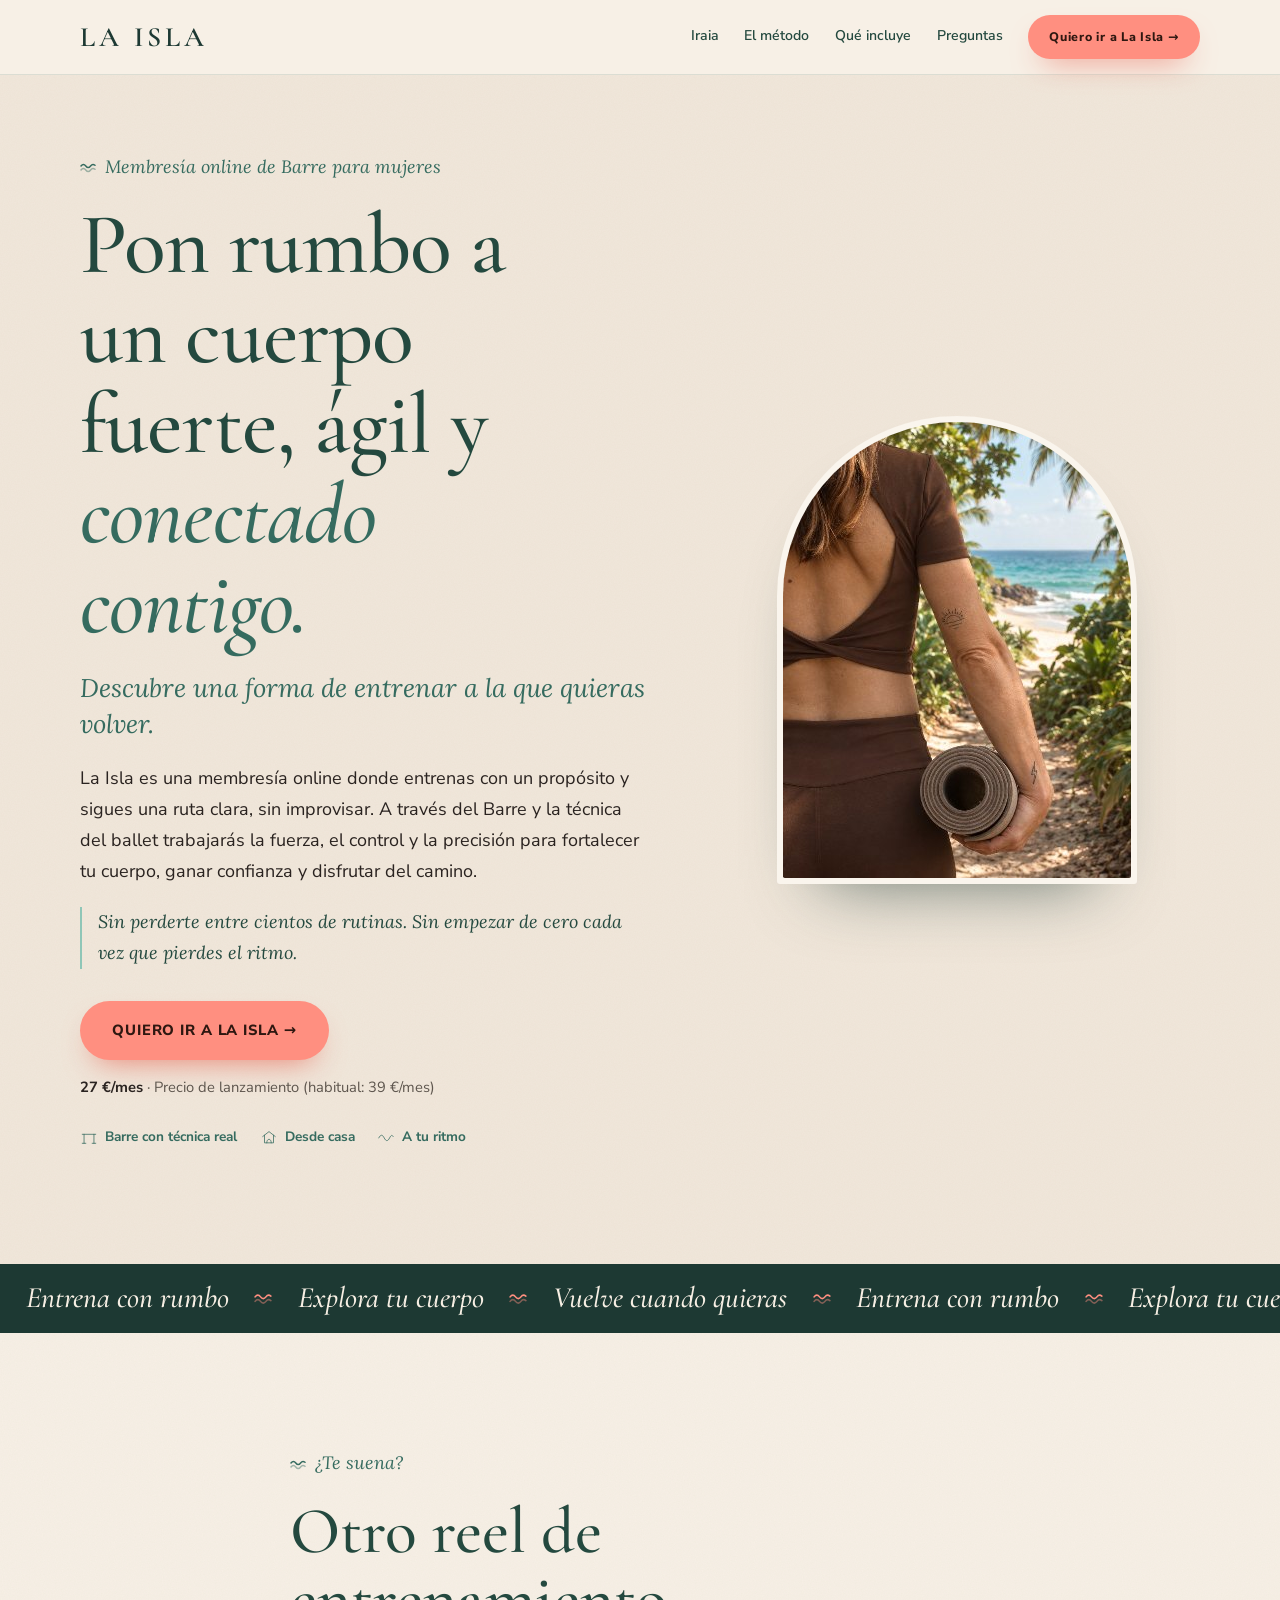
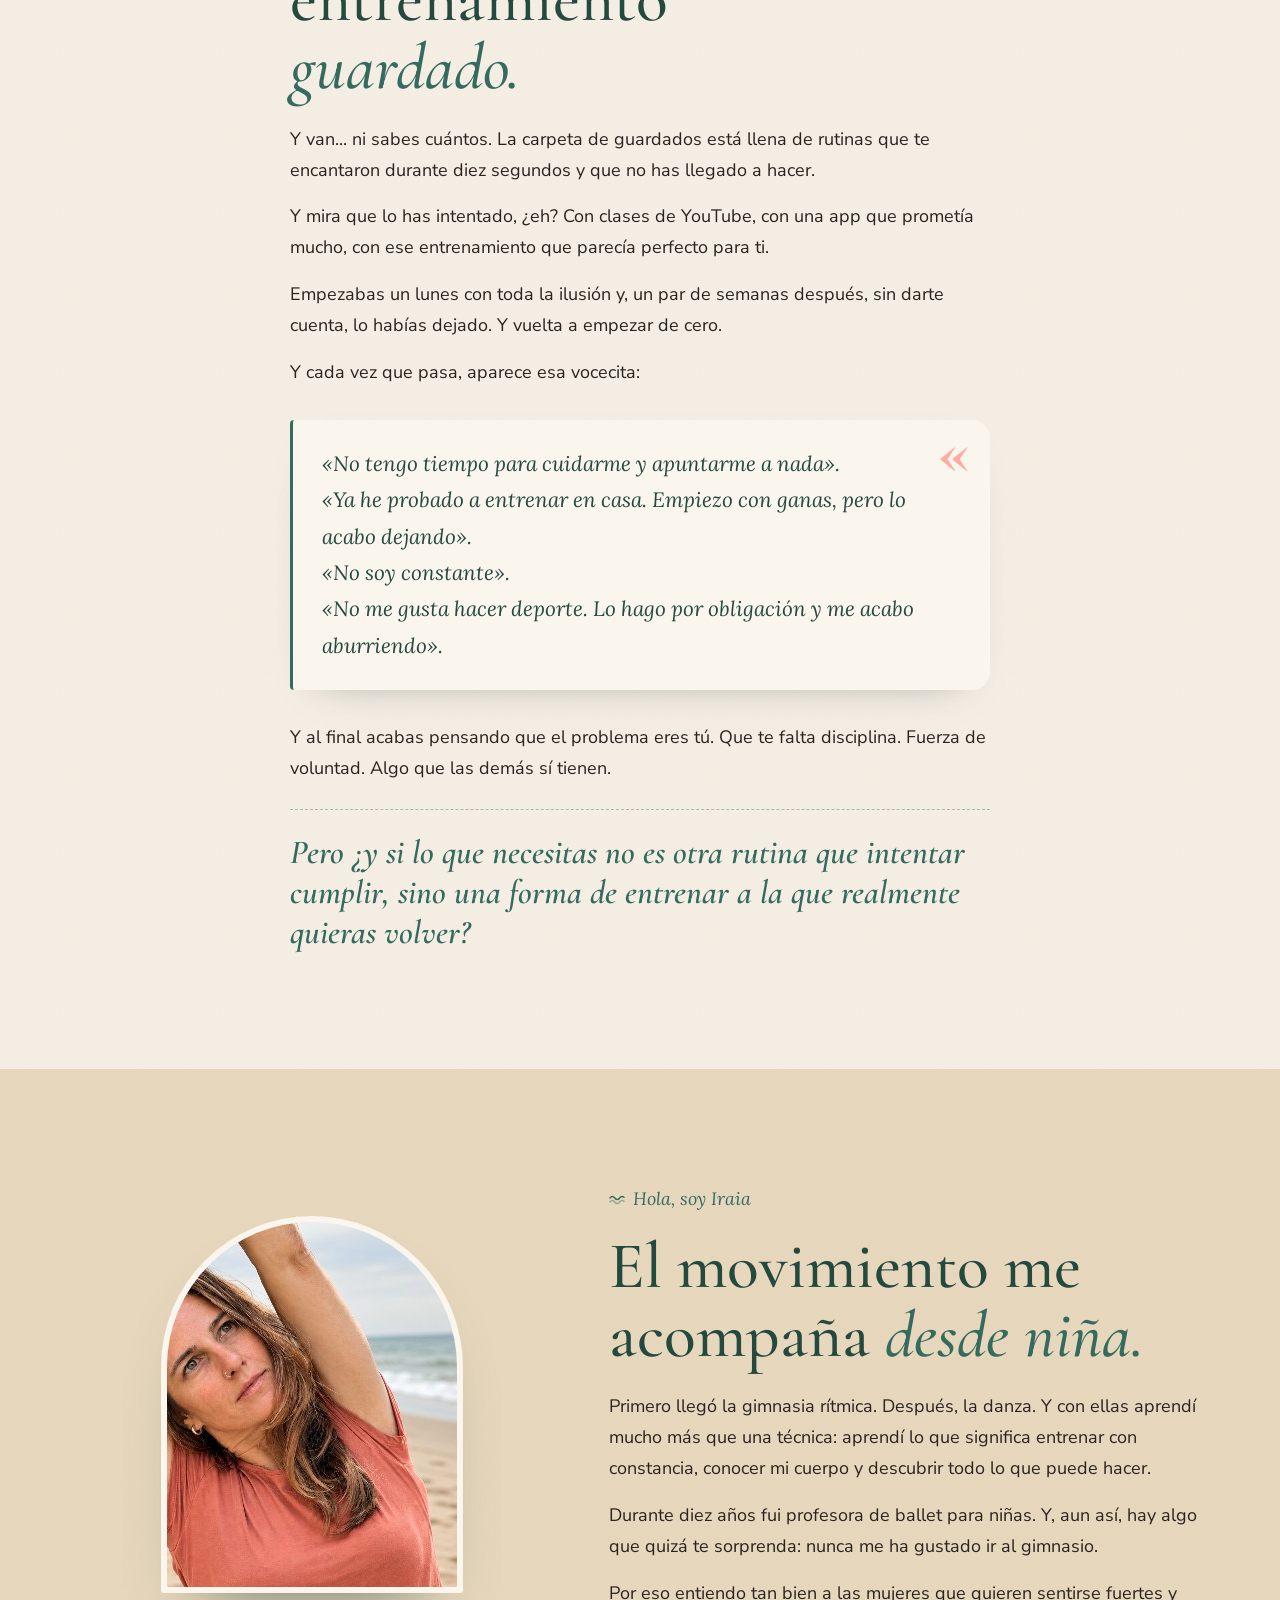
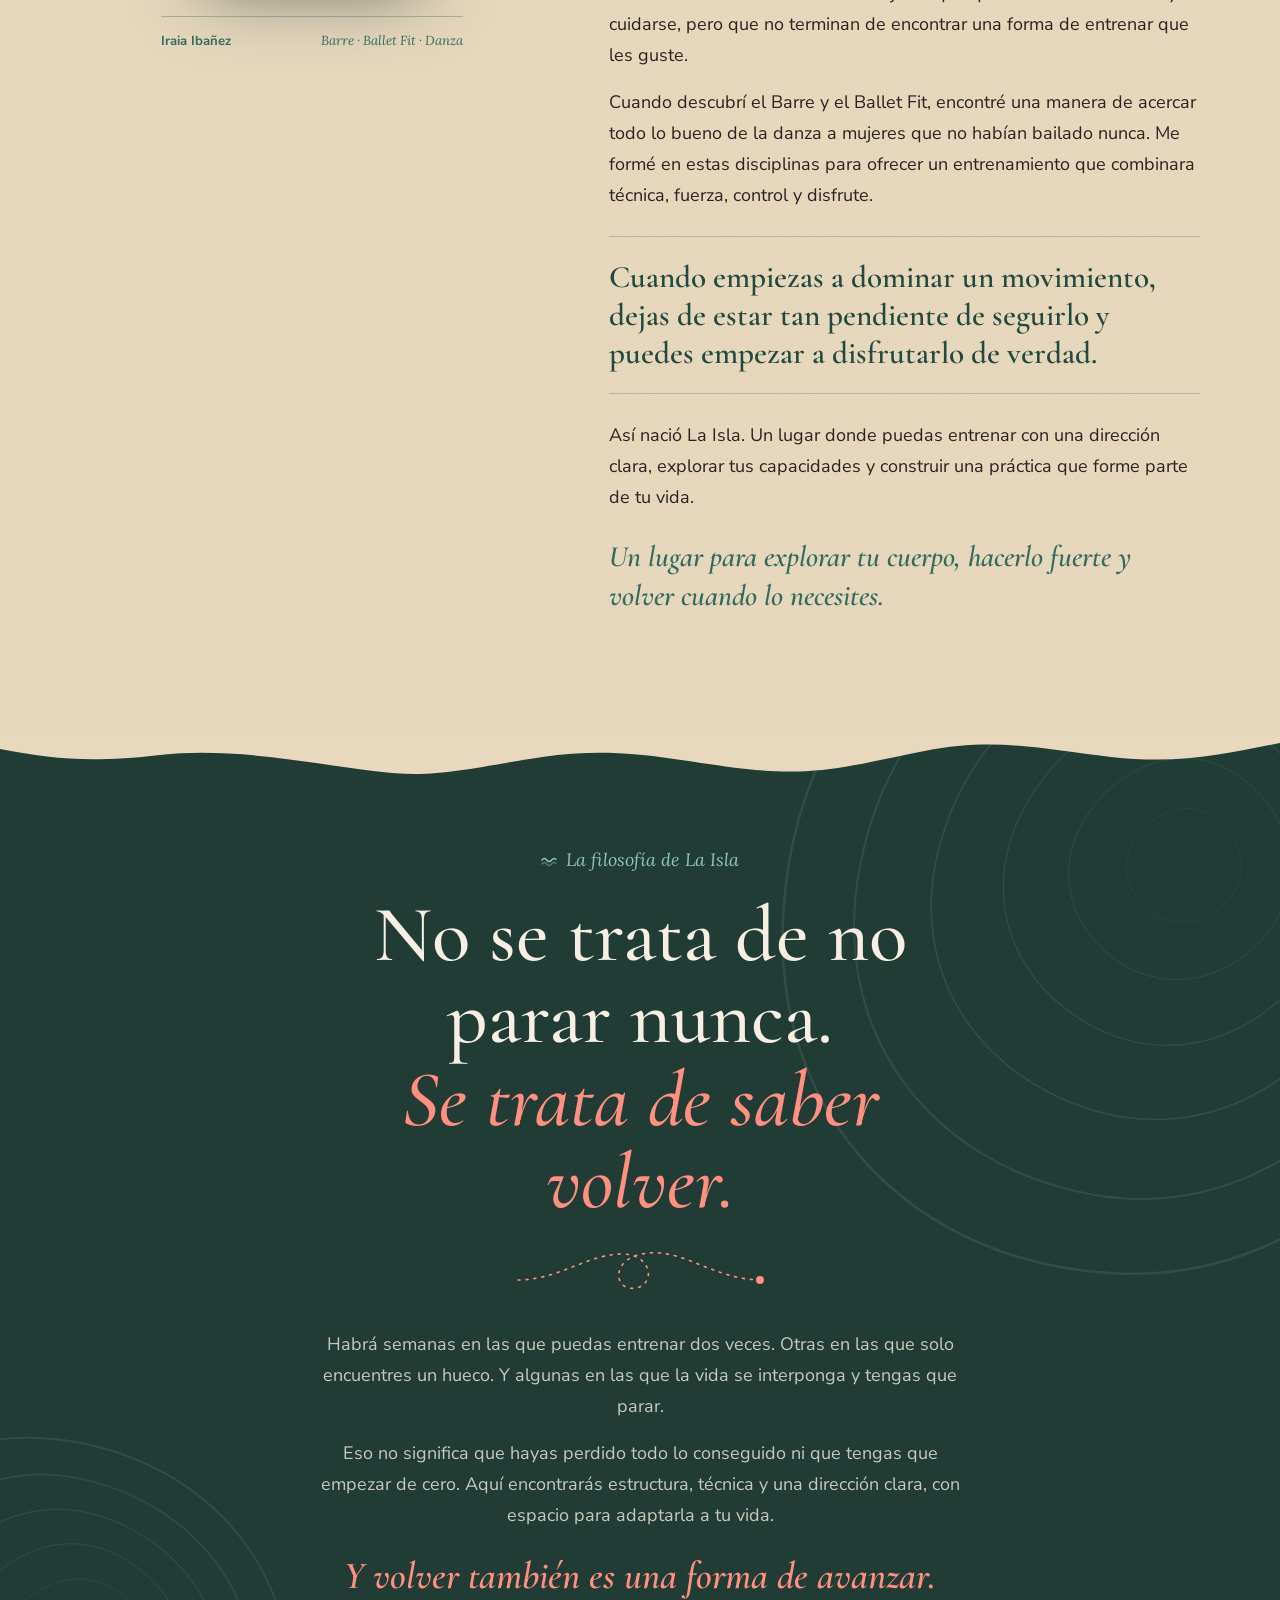
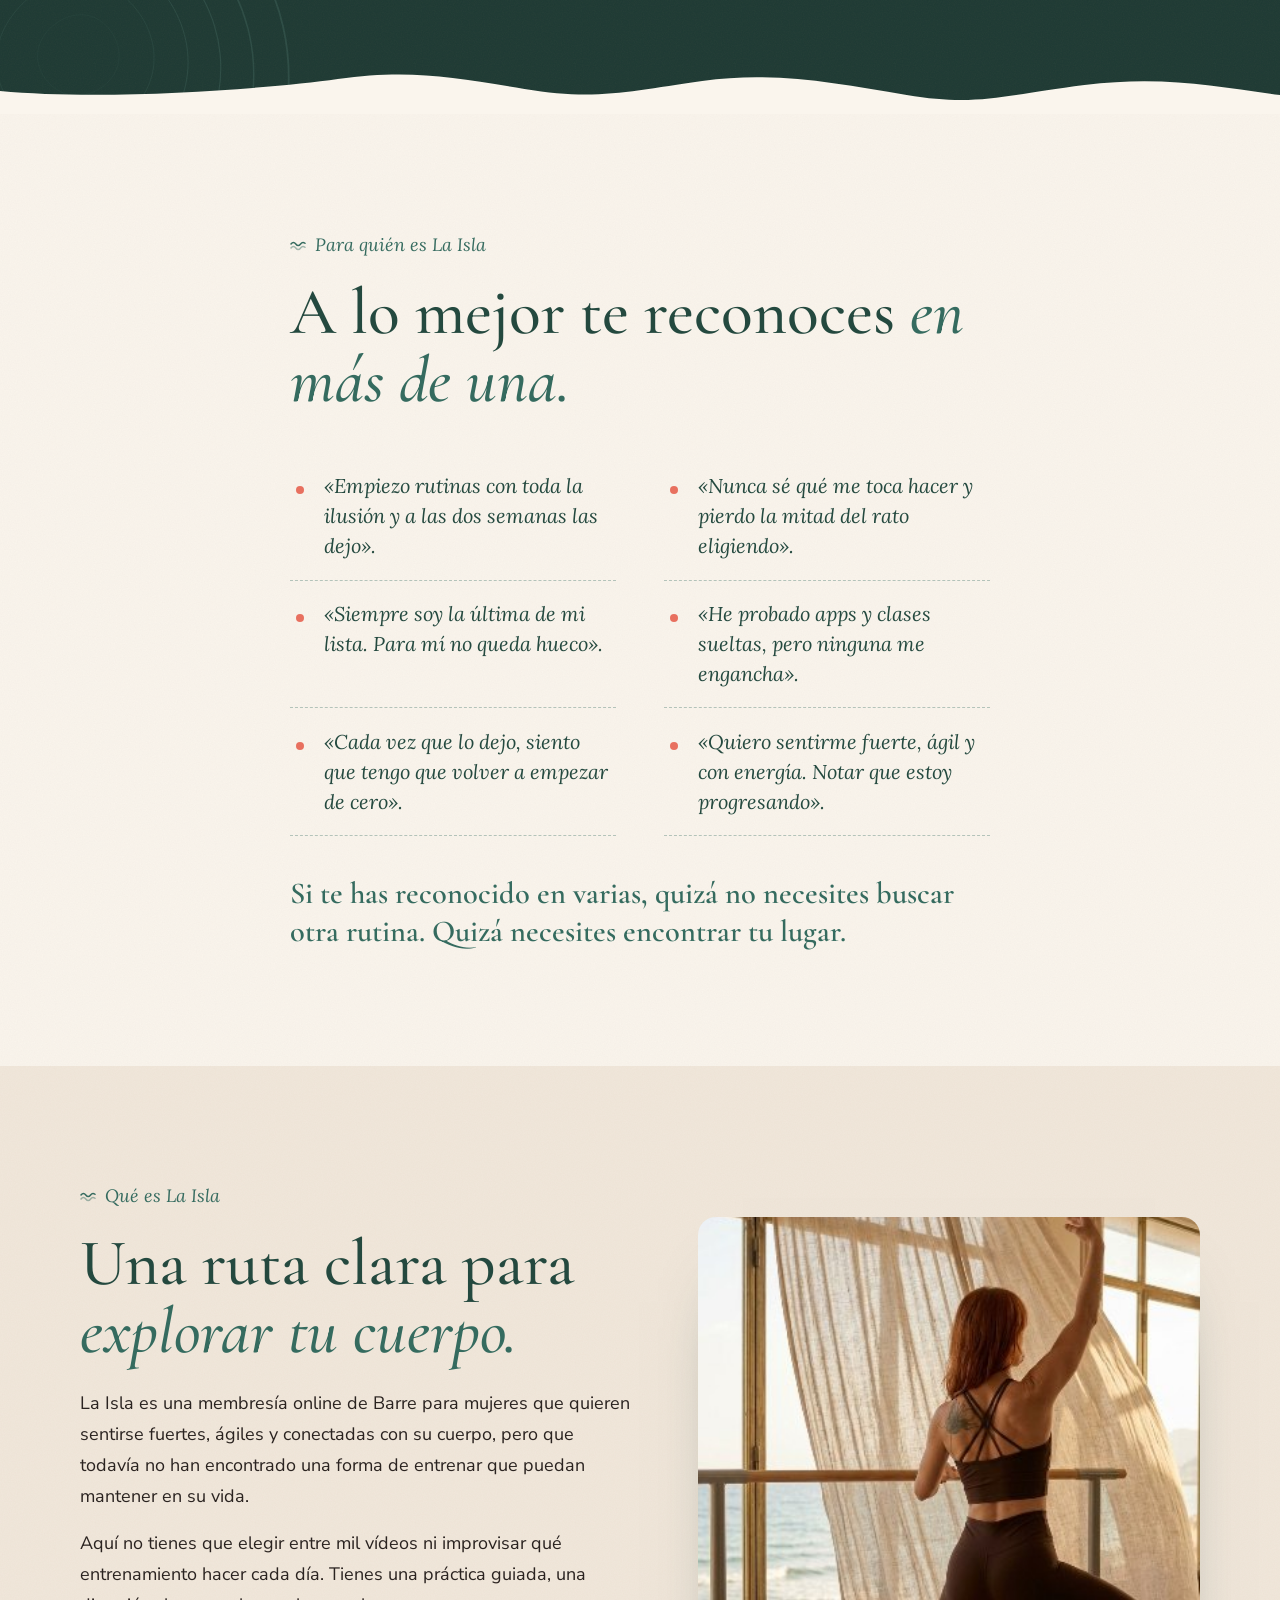
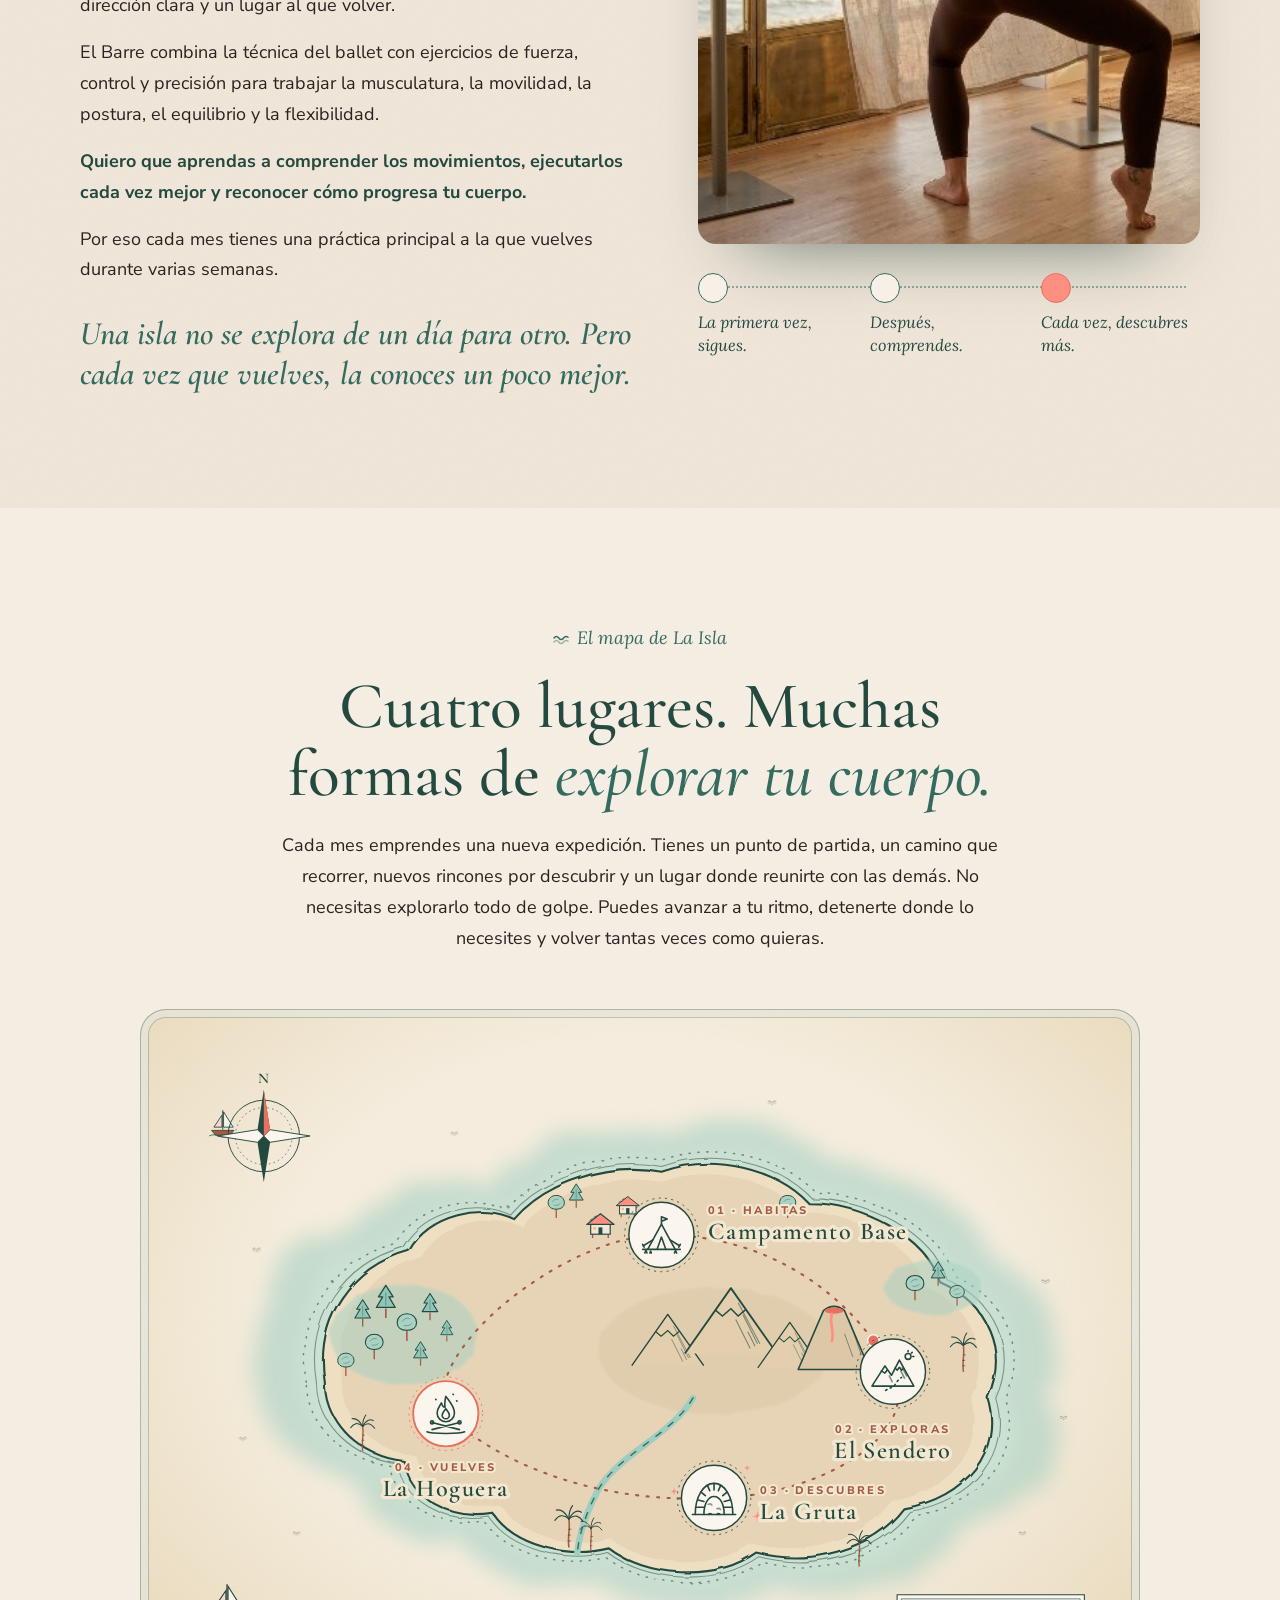
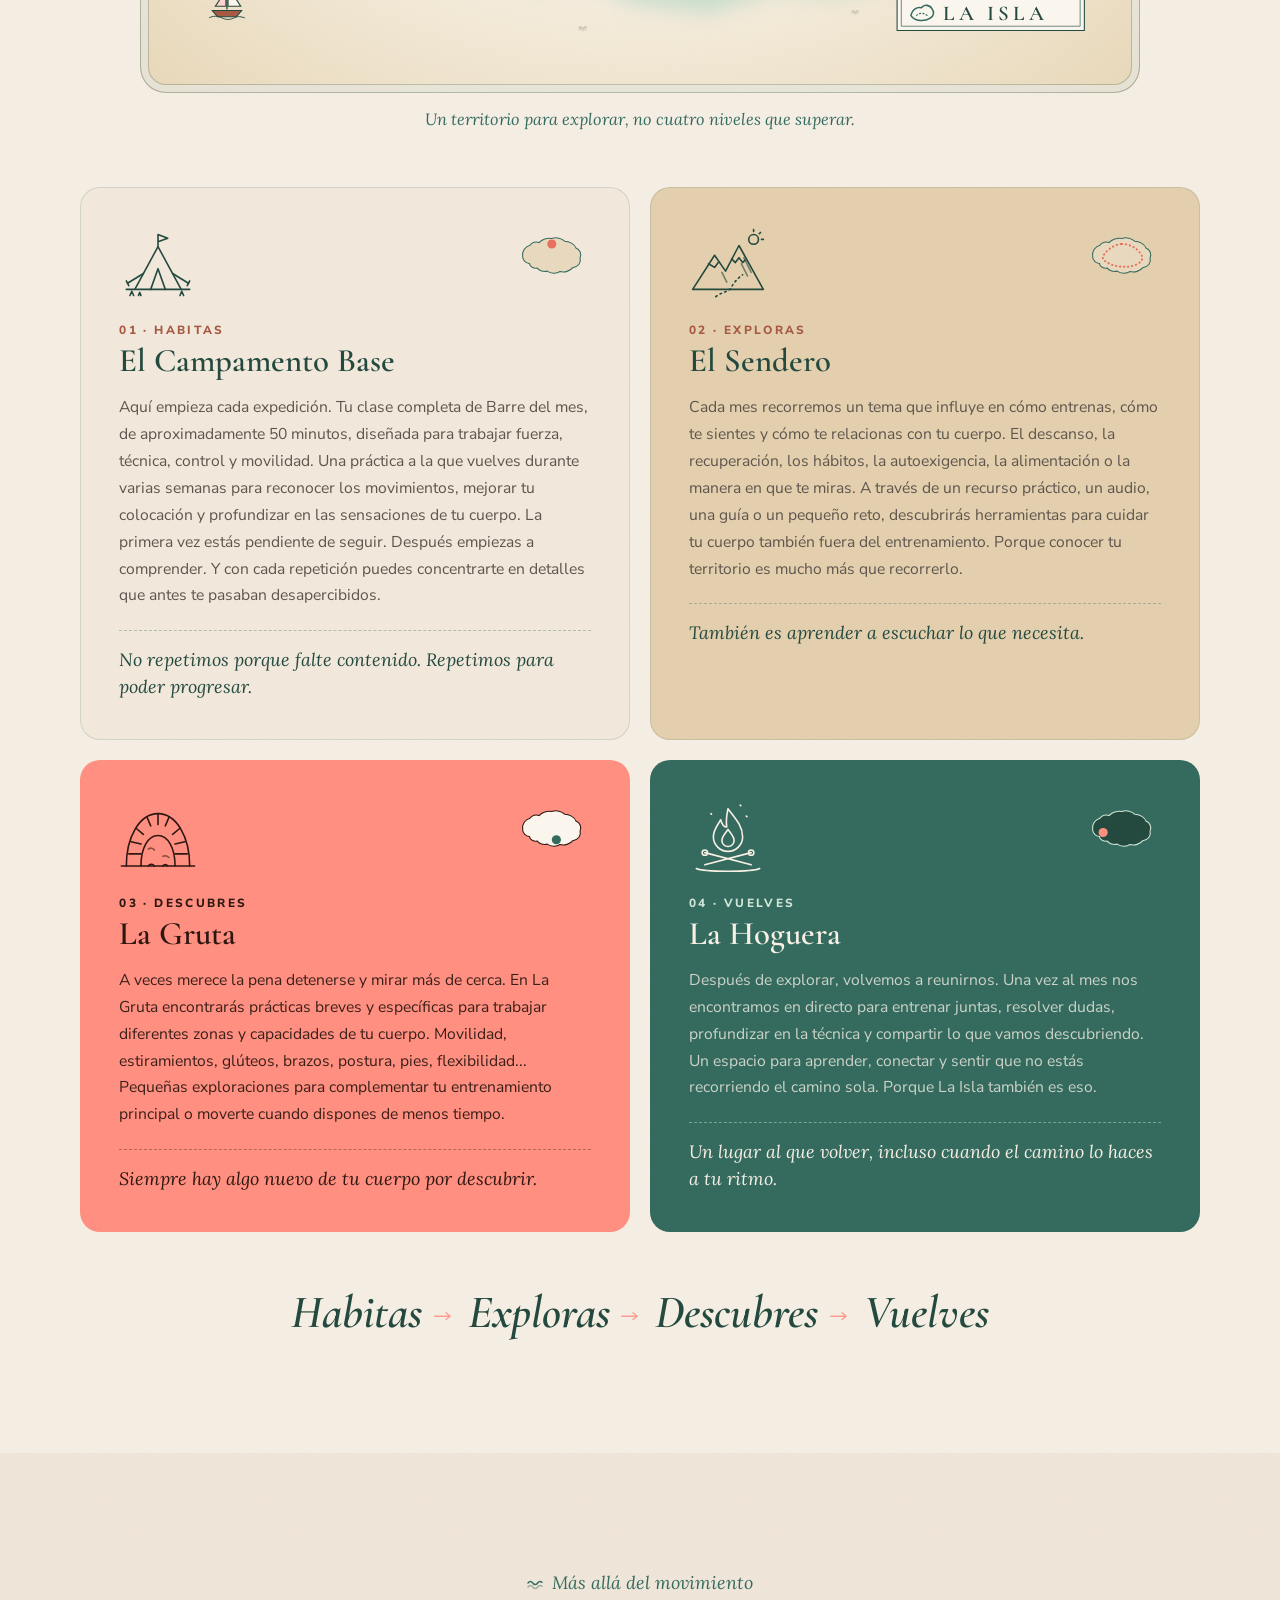
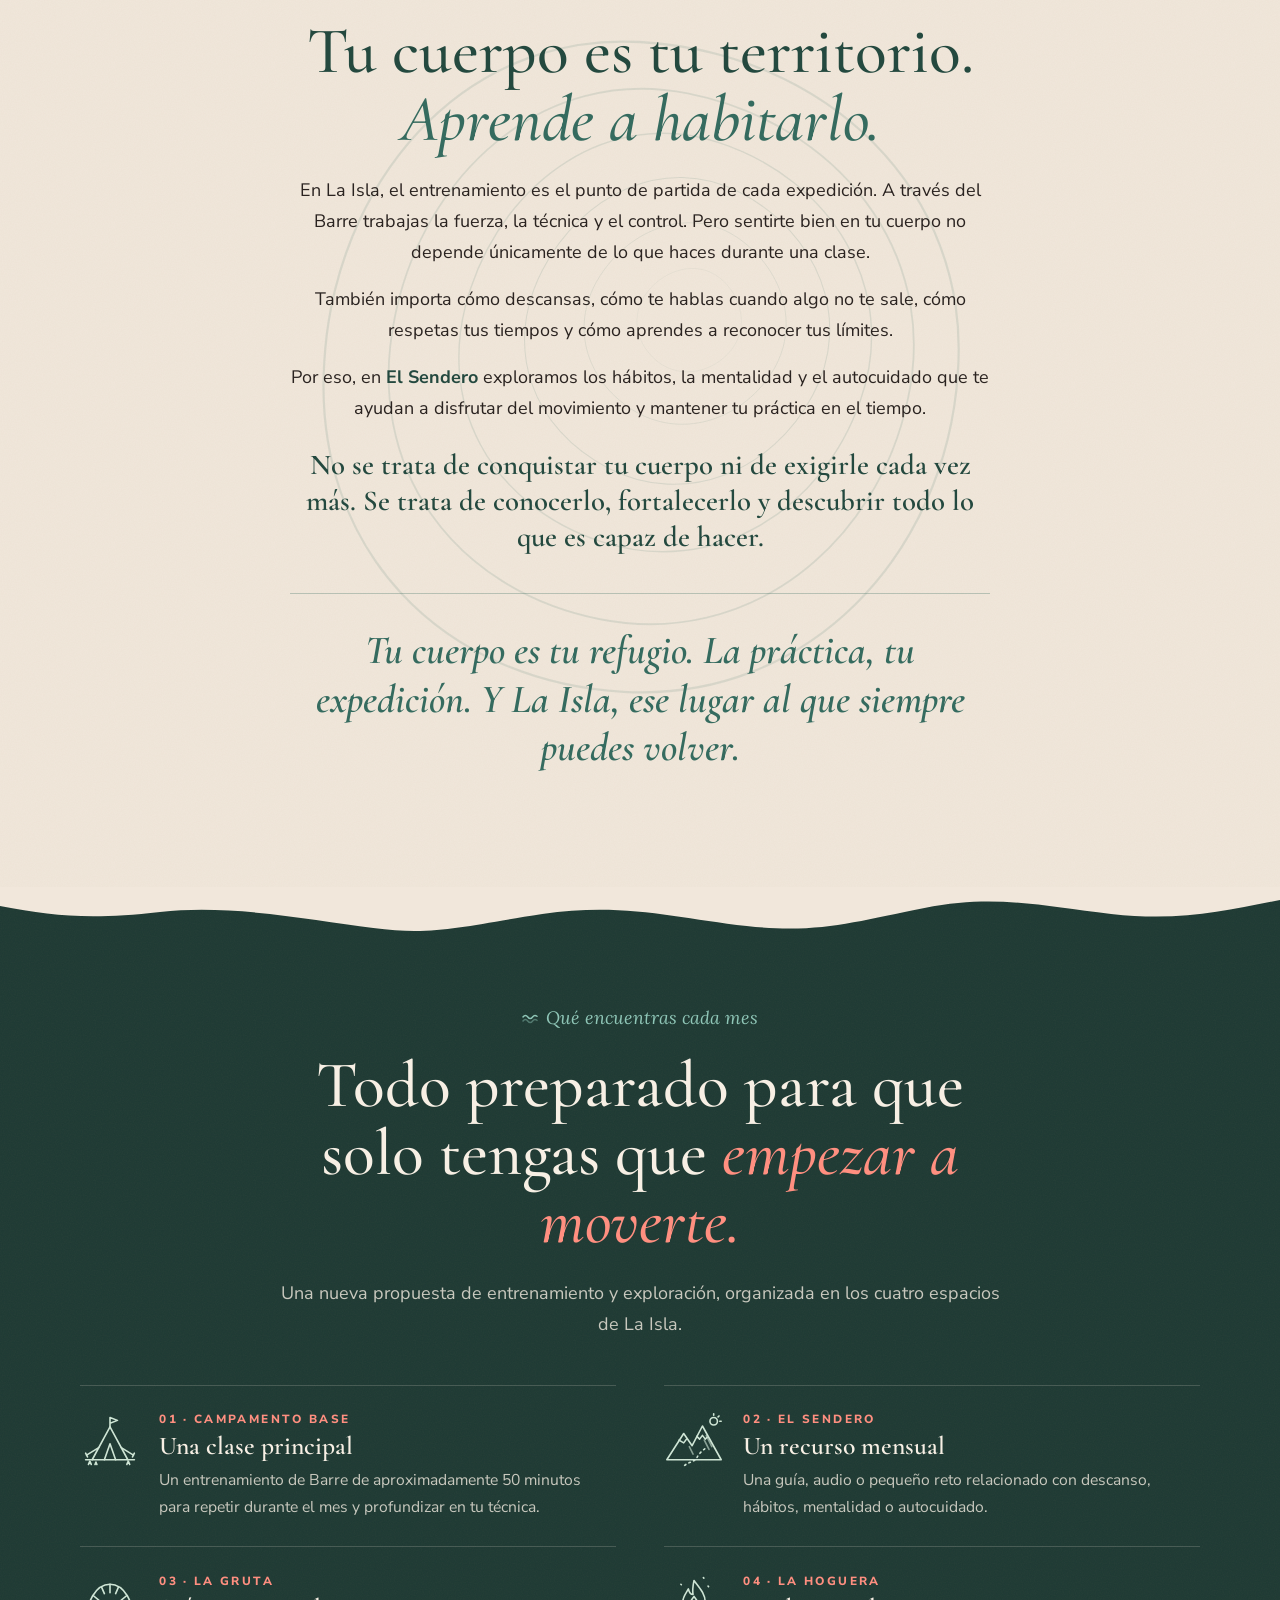
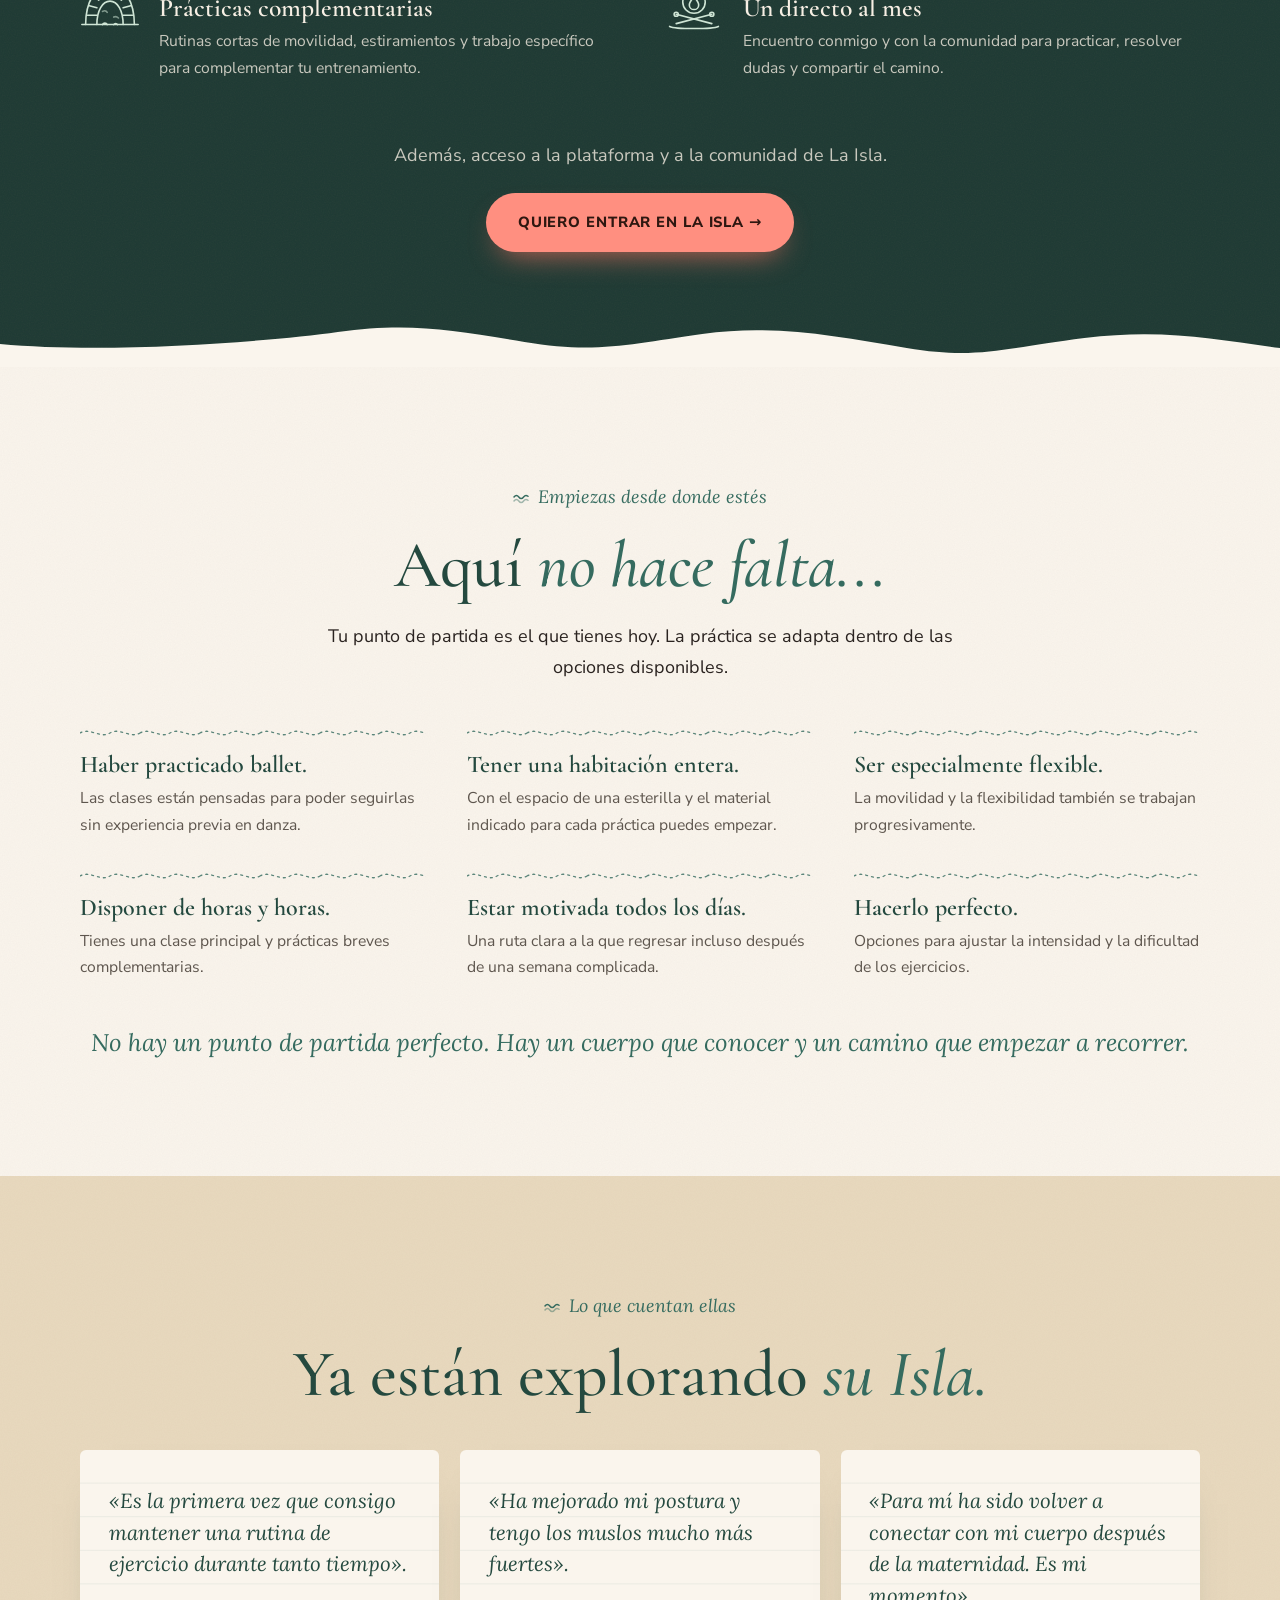
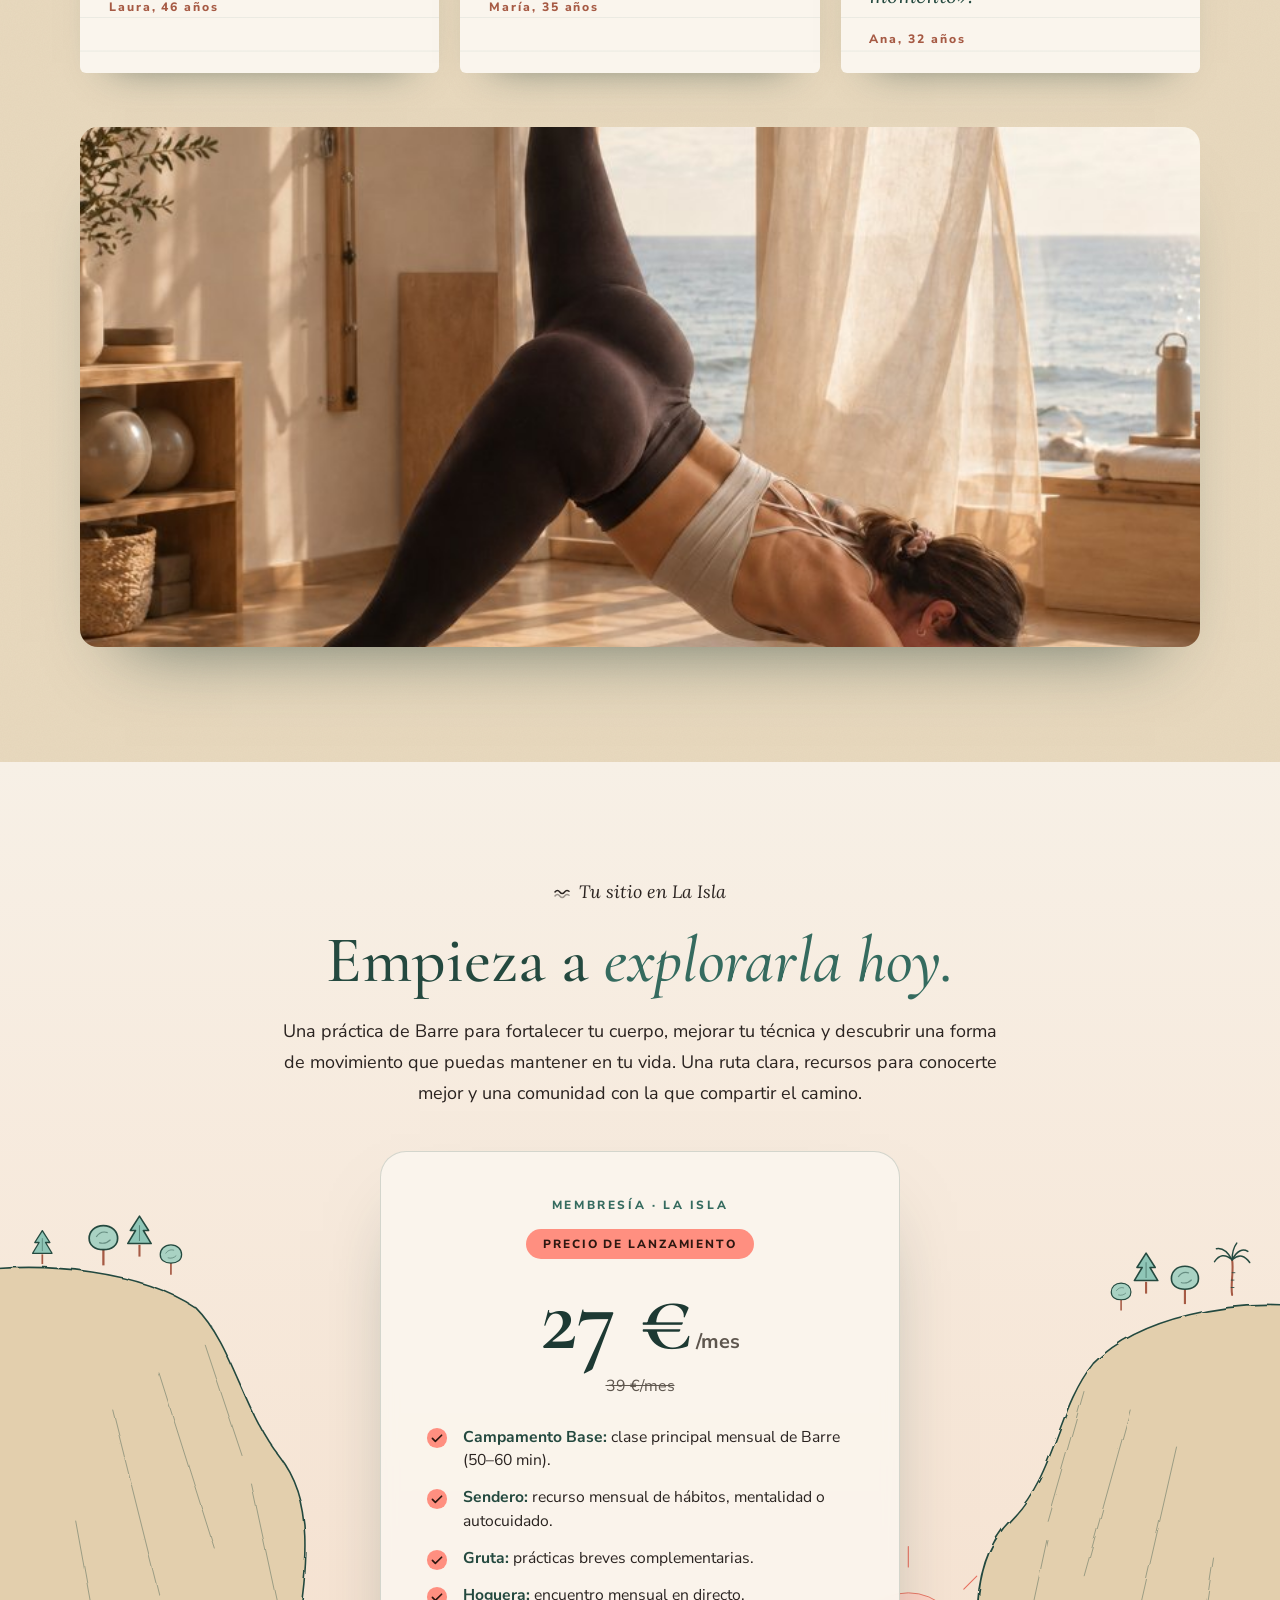
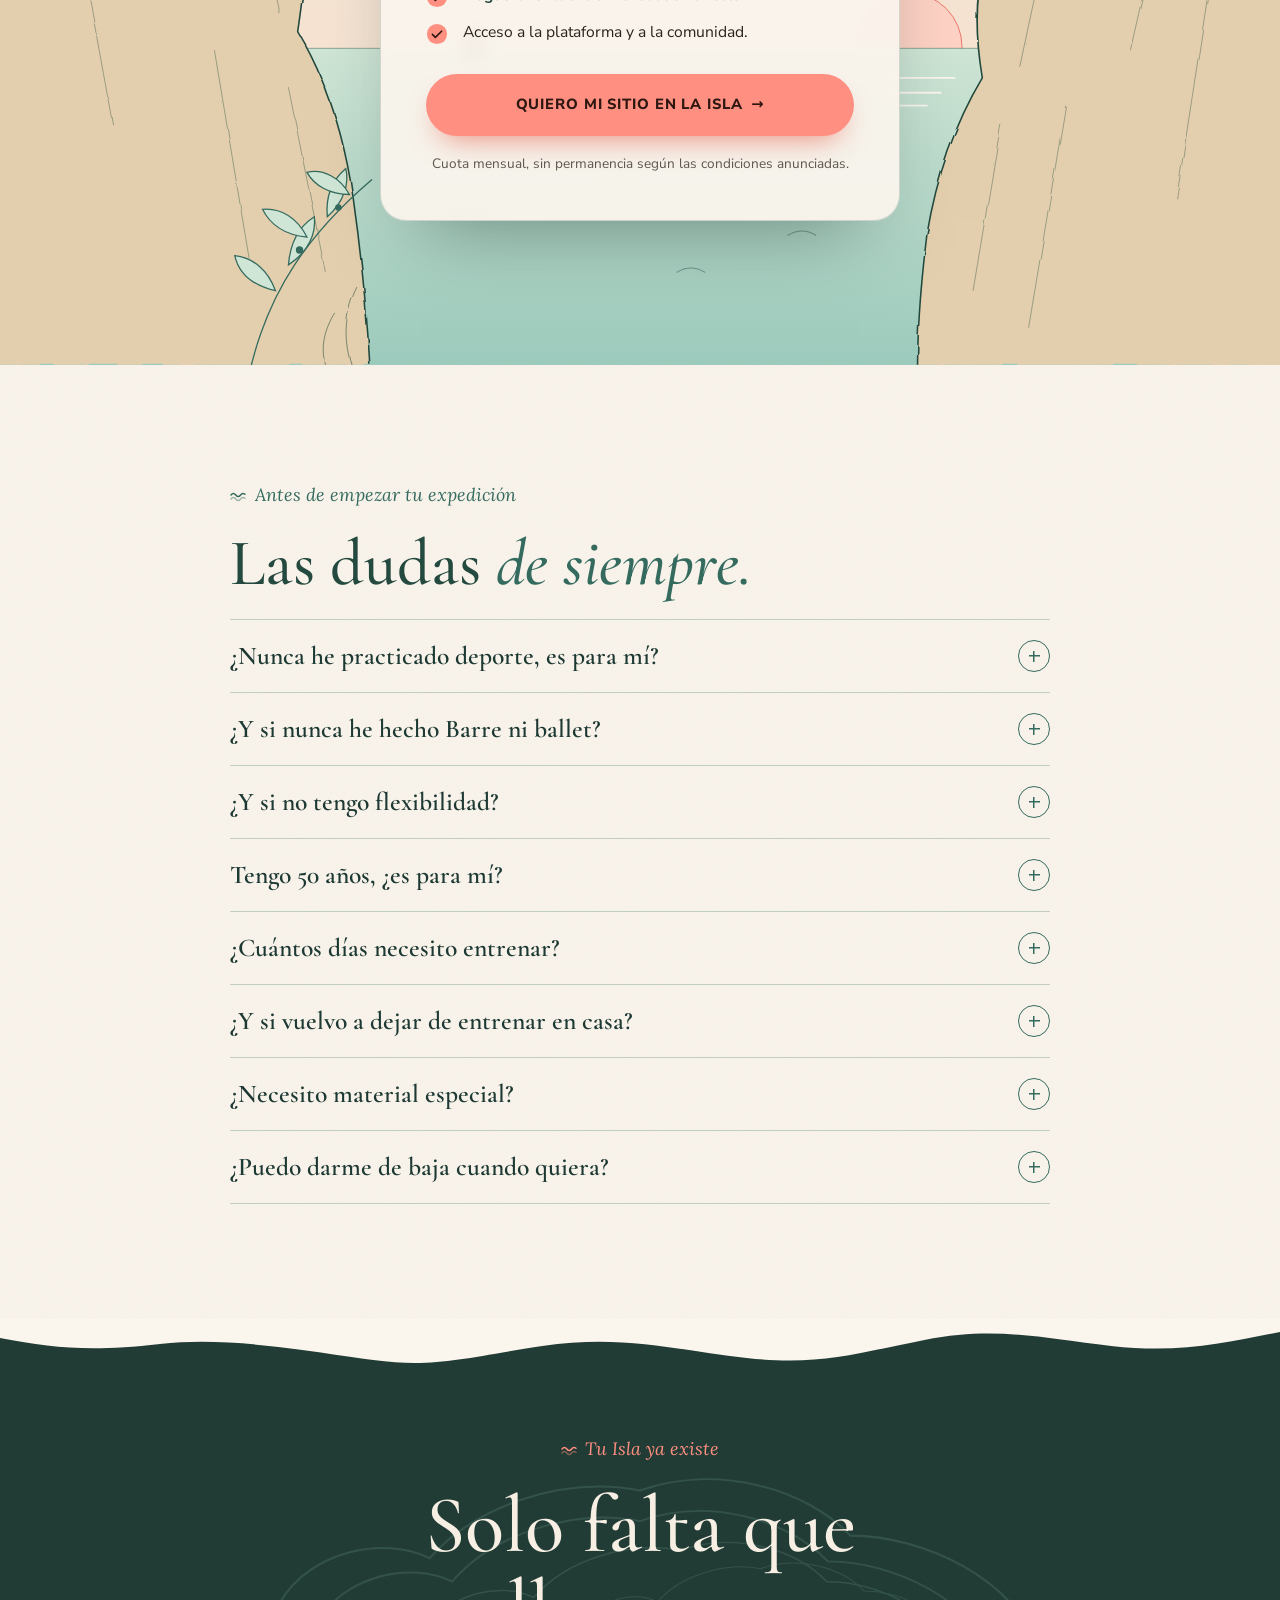
==== la-isla.html @ 836261f7 "version 2" ====
<!DOCTYPE html>
<!-- LA ISLA · Iraia Ibañez · v3 · Universo visual "Cuaderno de expedición mediterráneo"
     Copy: versión ampliada aprobada (sin cambios de texto). Fotos: las cuatro originales de Iraia.
     PENDIENTE ANTES DE PUBLICAR:
     · Checkout: el botón de la oferta apunta a #contacto y el del cierre a un mailto. Sustituir por la URL de pago (Polaris/Stripe).
     · Verificar duración y condiciones del precio promocional. -->
<html lang="es">
<head>
<meta charset="utf-8">
<meta name="viewport" content="width=device-width, initial-scale=1, viewport-fit=cover">
<title>La Isla · Iraia Ibañez</title>
<meta name="description" content="La Isla, membresía online de Barre para mujeres con Iraia Ibañez. Una ruta clara, la técnica del ballet y una práctica a la que quieras volver.">
<link rel="preconnect" href="https://fonts.googleapis.com">
<link rel="preconnect" href="https://fonts.gstatic.com" crossorigin>
<link href="https://fonts.googleapis.com/css2?family=Cormorant+Garamond:ital,wght@0,500;0,600;1,500;1,600&family=Lora:ital,wght@0,400;1,400;1,500&family=Nunito+Sans:wght@400;600;700;800&display=swap" rel="stylesheet">
<link rel="stylesheet" href="css/styles.css">
</head>
<body>

<!-- Sistema gráfico: relieve, isla, iconos de los cuatro espacios, pin -->
<svg width="0" height="0" style="position:absolute" aria-hidden="true">
  <defs>
    <path id="anillo" d="M200 40C290 45 362 112 355 202C349 290 282 362 192 357C104 352 40 288 46 196C51 110 112 35 200 40Z"/>
    <symbol id="topo" viewBox="0 0 400 400">
      <use href="#anillo"/>
      <use href="#anillo" transform="translate(205 195) rotate(8) scale(.82) translate(-200 -200)"/>
      <use href="#anillo" transform="translate(212 188) rotate(15) scale(.64) translate(-200 -200)"/>
      <use href="#anillo" transform="translate(218 182) rotate(24) scale(.47) translate(-200 -200)"/>
      <use href="#anillo" transform="translate(222 178) rotate(32) scale(.31) translate(-200 -200)"/>
      <use href="#anillo" transform="translate(224 176) rotate(40) scale(.16) translate(-200 -200)"/>
    </symbol>
    <path id="isla" d="M150 330C140 270 175 220 230 205C250 170 300 160 330 175C360 140 420 120 470 130C520 112 580 128 610 160C660 160 720 190 735 235C780 255 800 300 780 345C795 395 760 440 700 450C670 490 610 505 560 492C520 520 455 515 420 488C380 498 330 485 310 455C270 462 230 440 225 405C185 400 150 370 150 330Z"/>
    <symbol id="marca" viewBox="0 0 30 22"><path d="M3 14c1-6 6-9 11-8 3-4 9-3 11 1 3 3 2 8-2 10-5 3-16 4-20-3z" fill="none" stroke="currentColor" stroke-width="1.6"/><path d="M9 14c3-3 7-3 11 0" fill="none" stroke="currentColor" stroke-width="1.2" stroke-dasharray="1.2 2.4" stroke-linecap="round"/></symbol>
    <symbol id="check" viewBox="0 0 24 24"><circle cx="12" cy="12" r="11" fill="#FF8F80"/><path d="M7 12.5l3.2 3.2L17 9" fill="none" stroke="#2E1710" stroke-width="1.8" stroke-linecap="round" stroke-linejoin="round"/></symbol>
    <symbol id="destello" viewBox="-6 -6 12 12" overflow="visible"><path d="M0-6C.6-1.2 1.2-.6 6 0 1.2.6.6 1.2 0 6-.6 1.2-1.2.6-6 0-1.2-.6-.6-1.2 0-6z" fill="#FF8F80"/></symbol>
    <symbol id="ola" viewBox="0 0 24 24"><path d="M1.5 10.5c2.4-3.2 4.8-3.2 7.2 0s4.8 3.2 7.2 0 4.2-2.8 6.6-1.1" fill="none" stroke="currentColor" stroke-width="2.2" stroke-linecap="round"/><path d="M1.5 16.5c2.4-3.2 4.8-3.2 7.2 0s4.8 3.2 7.2 0 4.2-2.8 6.6-1.1" fill="none" stroke="currentColor" stroke-width="2.2" stroke-linecap="round" opacity=".45"/></symbol>
    <symbol id="i-campamento" viewBox="0 0 64 64"><g fill="none" stroke="currentColor" stroke-width="1.6" stroke-linecap="round" stroke-linejoin="round" vector-effect="non-scaling-stroke"><path vector-effect="non-scaling-stroke" d="M6 52h52"/><path vector-effect="non-scaling-stroke" d="M13 52L32 17l19 35"/><path vector-effect="non-scaling-stroke" d="M26 52l6-17 6 17"/><path vector-effect="non-scaling-stroke" d="M32 17V7l8 3-8 3"/><path vector-effect="non-scaling-stroke" d="M20 39L7 47M44 39l13 8"/><path vector-effect="non-scaling-stroke" d="M6 45l2 4M58 45l-2 4"/><path vector-effect="non-scaling-stroke" d="M9 57l1.5-3.5L12 57M50 57l1.5-3.5L53 57M16 57l1-2.5 1 2.5"/></g></symbol>
    <symbol id="i-sendero" viewBox="0 0 64 64"><g fill="none" stroke="currentColor" stroke-width="1.6" stroke-linecap="round" stroke-linejoin="round"><path vector-effect="non-scaling-stroke" d="M3 52L21 24l9 13 11-21 20 36z"/><path vector-effect="non-scaling-stroke" d="M16 31l5 3 3-4M35 27l3 3 3-4 3 4 2-2"/><path vector-effect="non-scaling-stroke" d="M45 26l6 12M43 31l5 10M27 38l4 8" opacity=".6"/><path vector-effect="non-scaling-stroke" d="M22 58c5-4 11-4 13-8s6-8 9-10" stroke-dasharray="1.5 3.5"/><circle vector-effect="non-scaling-stroke" cx="53" cy="11" r="4"/><path vector-effect="non-scaling-stroke" d="M53 3v1.5M61 11h-1.5M58.7 5.3l-1 1"/></g></symbol>
    <symbol id="i-gruta" viewBox="0 0 64 64"><g fill="none" stroke="currentColor" stroke-width="1.6" stroke-linecap="round" stroke-linejoin="round"><path vector-effect="non-scaling-stroke" d="M2 55h60"/><path vector-effect="non-scaling-stroke" d="M6 55C6 31 17 12 32 12s26 19 26 43"/><path vector-effect="non-scaling-stroke" d="M18 55c0-15 6-25 14-25s14 10 14 25"/><path vector-effect="non-scaling-stroke" d="M10 35l8 2M8 45h10M14 24l6 5M54 35l-8 2M56 45H46M50 24l-6 5M32 12v9M23 15l3 7M41 15l-3 7"/><path vector-effect="non-scaling-stroke" d="M24 41c2-1 4-1 5 1M36 47c2-1 4 0 5 1" opacity=".55"/><path vector-effect="non-scaling-stroke" d="M24 55c1-2 4-2 5 0M36 55c1-1.6 3-1.6 4 0"/></g></symbol>
    <symbol id="i-hoguera" viewBox="0 0 64 64"><g fill="none" stroke="currentColor" stroke-width="1.6" stroke-linecap="round" stroke-linejoin="round"><path vector-effect="non-scaling-stroke" d="M32 8c6 8 12 14 12 23a12 12 0 0 1-24 0c0-6 4-10 6-14 1 4 3 6 5 6-1-6 0-10 1-15z"/><path vector-effect="non-scaling-stroke" d="M32 25c3 4 5 6 5 9a5 5 0 0 1-10 0c0-3 2-5 5-9z"/><path vector-effect="non-scaling-stroke" d="M13 54l38-10M13 44l38 10"/><circle vector-effect="non-scaling-stroke" cx="13" cy="44" r="2.2"/><circle vector-effect="non-scaling-stroke" cx="51" cy="44" r="2.2"/><path vector-effect="non-scaling-stroke" d="M6 57c6 3 46 3 52 0"/><path vector-effect="non-scaling-stroke" d="M18 12l.5.5M47 14l.5.5M42 5l.5.5"/></g></symbol>
    <symbol id="i-barra" viewBox="0 0 40 40"><g fill="none" stroke="currentColor" stroke-width="1.7" stroke-linecap="round"><path d="M5 14h30M9 14v20M31 14v20M5 34h8M27 34h8"/></g></symbol>
    <symbol id="i-casa" viewBox="0 0 40 40"><g fill="none" stroke="currentColor" stroke-width="1.7" stroke-linecap="round" stroke-linejoin="round"><path d="M6 19L20 8l14 11"/><path d="M10 16v17h20V16"/><path d="M15 33c0-5 2.5-8 5-8s5 3 5 8"/></g></symbol>
    <symbol id="i-ritmo" viewBox="0 0 40 40"><g fill="none" stroke="currentColor" stroke-width="1.7" stroke-linecap="round"><path d="M4 22c4-8 8-8 12 0s8 8 12 0 6-6 8-3"/></g></symbol>
    <symbol id="i-comunidad" viewBox="0 0 40 40"><g fill="none" stroke="currentColor" stroke-width="1.7" stroke-linecap="round"><circle cx="14" cy="15" r="4.5"/><circle cx="26" cy="15" r="4.5"/><path d="M5 32c1-6 5-9 9-9s8 3 9 9M17 32c1-6 5-9 9-9s8 3 9 9"/></g></symbol>
    <!-- localizador: mini isla para las fichas de cada espacio -->
    <symbol id="loc-base" viewBox="0 0 82 56"><use href="#isla" transform="scale(.1) translate(-90 -60)" fill="#E8D9BE" stroke="#356B5F" stroke-width="16"/></symbol>
  </defs>
</svg>

<header class="nav">
  <div class="wrap">
    <a class="logo" href="#inicio">LA ISLA</a>
    <nav aria-label="Navegación">
      <a href="#iraia">Iraia</a><a href="#mapa">El método</a><a href="#incluye">Qué incluye</a><a href="#faq">Preguntas</a>
      <a class="btn" href="#oferta">Quiero ir a La Isla →</a>
    </nav>
  </div>
</header>

<main>

<!-- HERO -->
<section class="section hero" id="inicio">
  <div class="wrap hero-grid in">
    <div>
      <p class="eyebrow">Membresía online de Barre para mujeres</p>
      <h1>Pon rumbo a un cuerpo fuerte, ágil y <em>conectado contigo.</em></h1>
      <p class="lead"><strong>Descubre una forma de entrenar a la que quieras volver.</strong></p>
      <p>La Isla es una membresía online donde entrenas con un propósito y sigues una ruta clara, sin improvisar. A través del Barre y la técnica del ballet trabajarás la fuerza, el control y la precisión para fortalecer tu cuerpo, ganar confianza y disfrutar del camino.</p>
      <p class="sin">Sin perderte entre cientos de rutinas. Sin empezar de cero cada vez que pierdes el ritmo.</p>
      <a class="btn" href="#oferta">QUIERO IR A LA ISLA →</a>
      <p class="precio-nota"><strong>27 €/mes</strong> · Precio de lanzamiento (habitual: 39 €/mes)</p>
      <div class="micro">
        <span><svg aria-hidden="true"><use href="#i-barra"/></svg>Barre con técnica real</span>
        <span><svg aria-hidden="true"><use href="#i-casa"/></svg>Desde casa</span>
        <span><svg aria-hidden="true"><use href="#i-ritmo"/></svg>A tu ritmo</span>
      </div>
    </div>
    <div class="marco">
      <div class="foto"><img alt="Entrenamiento Barre en La Isla" data-foto="hero" src="https://assets.cdn.filesafe.space/U0COlZxzbxKZEOV1jhRE/media/6ac7b9ccbbad531ac83313fa.png"></div>
    </div>
  </div>
</section>

<div aria-hidden="true" class="marquee">
  <div class="pista">
    <span>Entrena con rumbo</span><b><svg><use href="#ola"/></svg></b><span>Explora tu cuerpo</span><b><svg><use href="#ola"/></svg></b><span>Vuelve cuando quieras</span><b><svg><use href="#ola"/></svg></b>
    <span>Entrena con rumbo</span><b><svg><use href="#ola"/></svg></b><span>Explora tu cuerpo</span><b><svg><use href="#ola"/></svg></b><span>Vuelve cuando quieras</span><b><svg><use href="#ola"/></svg></b>
    <span>Entrena con rumbo</span><b><svg><use href="#ola"/></svg></b><span>Explora tu cuerpo</span><b><svg><use href="#ola"/></svg></b><span>Vuelve cuando quieras</span><b><svg><use href="#ola"/></svg></b>
    <span>Entrena con rumbo</span><b><svg><use href="#ola"/></svg></b><span>Explora tu cuerpo</span><b><svg><use href="#ola"/></svg></b><span>Vuelve cuando quieras</span><b><svg><use href="#ola"/></svg></b>
  </div>
</div>

<!-- HISTORIA -->
<section class="section story">
  <div class="wrap narrow in">
    <p class="eyebrow">¿Te suena?</p>
    <h2>Otro reel de entrenamiento <em>guardado.</em></h2>
    <p>Y van... ni sabes cuántos. La carpeta de guardados está llena de rutinas que te encantaron durante diez segundos y que no has llegado a hacer.</p>
    <p>Y mira que lo has intentado, ¿eh? Con clases de YouTube, con una app que prometía mucho, con ese entrenamiento que parecía perfecto para ti.</p>
    <p>Empezabas un lunes con toda la ilusión y, un par de semanas después, sin darte cuenta, lo habías dejado. Y vuelta a empezar de cero.</p>
    <p>Y cada vez que pasa, aparece esa vocecita:</p>
    <div class="speech">«No tengo tiempo para cuidarme y apuntarme a nada».<br>«Ya he probado a entrenar en casa. Empiezo con ganas, pero lo acabo dejando».<br>«No soy constante».<br>«No me gusta hacer deporte. Lo hago por obligación y me acabo aburriendo».</div>
    <p>Y al final acabas pensando que el problema eres tú. Que te falta disciplina. Fuerza de voluntad. Algo que las demás sí tienen.</p>
    <p class="cierre-q"><strong>Pero ¿y si lo que necesitas no es otra rutina que intentar cumplir, sino una forma de entrenar a la que realmente quieras volver?</strong></p>
  </div>
</section>

<!-- IRAIA -->
<section class="section portrait" id="iraia">
  <div class="wrap portrait-grid in">
    <div class="marco">
      <div class="foto"><img alt="Iraia Ibañez, creadora de La Isla" data-foto="retrato" src="https://assets.cdn.filesafe.space/U0COlZxzbxKZEOV1jhRE/media/6ac8c8d9c478ac5535676c94.png"></div>
      <p class="ficha"><span>Iraia Ibañez</span><span>Barre · Ballet Fit · Danza</span></p>
    </div>
    <div class="narrow">
      <p class="eyebrow">Hola, soy Iraia</p>
      <h2>El movimiento me acompaña <em>desde niña.</em></h2>
      <p>Primero llegó la gimnasia rítmica. Después, la danza. Y con ellas aprendí mucho más que una técnica: aprendí lo que significa entrenar con constancia, conocer mi cuerpo y descubrir todo lo que puede hacer.</p>
      <p>Durante diez años fui profesora de ballet para niñas. Y, aun así, hay algo que quizá te sorprenda: nunca me ha gustado ir al gimnasio.</p>
      <p>Por eso entiendo tan bien a las mujeres que quieren sentirse fuertes y cuidarse, pero que no terminan de encontrar una forma de entrenar que les guste.</p>
      <p>Cuando descubrí el Barre y el Ballet Fit, encontré una manera de acercar todo lo bueno de la danza a mujeres que no habían bailado nunca. Me formé en estas disciplinas para ofrecer un entrenamiento que combinara técnica, fuerza, control y disfrute.</p>
      <p><strong>Cuando empiezas a dominar un movimiento, dejas de estar tan pendiente de seguirlo y puedes empezar a disfrutarlo de verdad.</strong></p>
      <p>Así nació La Isla. Un lugar donde puedas entrenar con una dirección clara, explorar tus capacidades y construir una práctica que forme parte de tu vida.</p>
      <p class="firma">Un lugar para explorar tu cuerpo, hacerlo fuerte y volver cuando lo necesites.</p>
    </div>
  </div>
</section>

<!-- FILOSOFÍA -->
<section class="section statement oscuro">
  <svg class="costa top" viewBox="0 0 1440 46" preserveAspectRatio="none" aria-hidden="true"><path d="M0 0h1440v14c-60 10-110 22-190 14s-130-20-210-6-120 26-200 18-140-24-230-12-120 22-190 14S260 18 180 26 60 30 0 20z" fill="#E8D9BE"/></svg>
  <svg class="topo a" viewBox="0 0 400 400" aria-hidden="true"><use href="#topo"/></svg>
  <svg class="topo b" viewBox="0 0 400 400" aria-hidden="true"><use href="#topo"/></svg>
  <div class="wrap in">
    <p class="eyebrow">La filosofía de La Isla</p>
    <h2>No se trata de no parar nunca. <em>Se trata de saber volver.</em></h2>
    <svg class="bucle" viewBox="0 0 260 54" aria-hidden="true"><path d="M8 34c40 0 70-26 104-26 30 0 34 30 14 34-22 4-26-28 6-34 40-8 70 26 120 26" fill="none" stroke="currentColor" stroke-width="1.6" stroke-dasharray="2 6" stroke-linecap="round"/><circle cx="250" cy="34" r="4" fill="currentColor"/></svg>
    <p>Habrá semanas en las que puedas entrenar dos veces. Otras en las que solo encuentres un hueco. Y algunas en las que la vida se interponga y tengas que parar.</p>
    <p>Eso no significa que hayas perdido todo lo conseguido ni que tengas que empezar de cero. Aquí encontrarás estructura, técnica y una dirección clara, con espacio para adaptarla a tu vida.</p>
    <p><strong>Y volver también es una forma de avanzar.</strong></p>
  </div>
  <svg class="costa bot" viewBox="0 0 1440 46" preserveAspectRatio="none" aria-hidden="true"><path d="M0 0h1440v20c-70 8-130 20-220 10s-120-22-200-10-150 24-230 14-120-20-200-8-130 20-210 10S120 14 0 24z" fill="#FAF5ED"/></svg>
</section>

<!-- PARA QUIÉN -->
<section class="section mirror">
  <div class="wrap narrow in">
    <p class="eyebrow">Para quién es La Isla</p>
    <h2>A lo mejor te reconoces <em>en más de una.</em></h2>
    <div class="mirror-grid">
      <p>«Empiezo rutinas con toda la ilusión y a las dos semanas las dejo».</p>
      <p>«Nunca sé qué me toca hacer y pierdo la mitad del rato eligiendo».</p>
      <p>«Siempre soy la última de mi lista. Para mí no queda hueco».</p>
      <p>«He probado apps y clases sueltas, pero ninguna me engancha».</p>
      <p>«Cada vez que lo dejo, siento que tengo que volver a empezar de cero».</p>
      <p>«Quiero sentirme fuerte, ágil y con energía. Notar que estoy progresando».</p>
    </div>
    <p class="remate"><strong>Si te has reconocido en varias, quizá no necesites buscar otra rutina. Quizá necesites encontrar tu lugar.</strong></p>
  </div>
</section>

<!-- QUÉ ES -->
<section class="section product">
  <div class="wrap product-grid in">
    <div>
      <p class="eyebrow">Qué es La Isla</p>
      <h2>Una ruta clara para <em>explorar tu cuerpo.</em></h2>
      <p>La Isla es una membresía online de Barre para mujeres que quieren sentirse fuertes, ágiles y conectadas con su cuerpo, pero que todavía no han encontrado una forma de entrenar que puedan mantener en su vida.</p>
      <p>Aquí no tienes que elegir entre mil vídeos ni improvisar qué entrenamiento hacer cada día. Tienes una práctica guiada, una dirección clara y un lugar al que volver.</p>
      <p>El Barre combina la técnica del ballet con ejercicios de fuerza, control y precisión para trabajar la musculatura, la movilidad, la postura, el equilibrio y la flexibilidad.</p>
      <p><strong>Quiero que aprendas a comprender los movimientos, ejecutarlos cada vez mejor y reconocer cómo progresa tu cuerpo.</strong></p>
      <p>Por eso cada mes tienes una práctica principal a la que vuelves durante varias semanas.</p>
      <p class="nota">Una isla no se explora de un día para otro. Pero cada vez que vuelves, la conoces un poco mejor.</p>
    </div>
    <div>
      <div class="foto"><img alt="Plataforma de entrenamiento de La Isla" data-foto="barra" src="https://assets.cdn.filesafe.space/U0COlZxzbxKZEOV1jhRE/media/6ac8cc02bbad531ac84ff0d7.jpg"></div>
      <div class="steps"><div>La primera vez, sigues.</div><div>Después, comprendes.</div><div>Cada vez, descubres más.</div></div>
    </div>
  </div>
</section>

<!-- MAPA -->
<section class="section map-section" id="mapa">
  <div class="wrap in">
    <div class="cab center">
      <p class="eyebrow">El mapa de La Isla</p>
      <h2>Cuatro lugares. Muchas formas de <em>explorar tu cuerpo.</em></h2>
      <p>Cada mes emprendes una nueva expedición. Tienes un punto de partida, un camino que recorrer, nuevos rincones por descubrir y un lugar donde reunirte con las demás. No necesitas explorarlo todo de golpe. Puedes avanzar a tu ritmo, detenerte donde lo necesites y volver tantas veces como quieras.</p>
    </div>

    <figure class="map-art">
      <div class="lamina">
        <svg viewBox="0 0 900 600" role="img" aria-label="Mapa ilustrado de La Isla con Campamento Base, El Sendero, La Gruta y La Hoguera unidos por un camino circular">
          <defs>
            <path id="ruta" d="M470 190C570 190 650 245 690 320C720 385 610 440 520 440C430 445 330 420 265 360C240 300 380 190 470 190Z"/>
            <filter id="tinta" x="-5%" y="-5%" width="110%" height="110%"><feTurbulence type="fractalNoise" baseFrequency=".035" numOctaves="2" seed="4"/><feDisplacementMap in="SourceGraphic" scale="4"/></filter>
            <filter id="acuarela" x="-20%" y="-20%" width="140%" height="140%"><feTurbulence type="fractalNoise" baseFrequency=".02" numOctaves="3" seed="9"/><feDisplacementMap in="SourceGraphic" scale="22"/><feGaussianBlur stdDeviation="9"/></filter>
            <filter id="mancha" x="-20%" y="-20%" width="140%" height="140%"><feTurbulence type="fractalNoise" baseFrequency=".05" numOctaves="2" seed="2"/><feDisplacementMap in="SourceGraphic" scale="6"/><feGaussianBlur stdDeviation="1.2"/></filter>
            <symbol id="pico" viewBox="0 0 80 60" overflow="visible"><path d="M2 58L40 4l38 54z" fill="#E3CFAD"/><path d="M2 58L40 4l38 54" fill="none" stroke="#24493F" stroke-width="1.5" stroke-linejoin="round"/><path d="M27 22l6 5 7-6 6 6 6-5" fill="none" stroke="#24493F" stroke-width="1.2"/><path d="M46 16l18 34M50 26l12 24M44 30l12 24M54 40l6 12" stroke="#24493F" stroke-width=".9" opacity=".55"/></symbol>
            <symbol id="abeto" viewBox="0 0 24 34" overflow="visible"><path d="M12 33V24" stroke="#A65A44" stroke-width="1.6"/><path d="M12 2l7 11h-4l6 10H3l6-10H5z" fill="#8FC6B7" stroke="#24493F" stroke-width="1.2" stroke-linejoin="round"/><path d="M12 9v12" stroke="#24493F" stroke-width=".8" opacity=".5"/></symbol>
            <symbol id="copa" viewBox="0 0 26 32" overflow="visible"><path d="M13 31V19" stroke="#A65A44" stroke-width="1.6"/><path d="M13 3c6 0 10 4 10 9 0 5-4 8-10 8S3 17 3 12s4-9 10-9z" fill="#A9D2C3" stroke="#24493F" stroke-width="1.2"/><path d="M8 11c2-3 5-4 8-3M10 15c3 1 6 0 8-2" fill="none" stroke="#24493F" stroke-width=".8" opacity=".5"/></symbol>
            <symbol id="palma" viewBox="0 0 40 60" overflow="visible"><g stroke-linecap="round" fill="none"><path d="M20 58C18 46 22 33 20 20" stroke="#A65A44" stroke-width="2.2"/><path d="M19 50h3M19 42h3M20 34h3" stroke="#24493F" stroke-width=".9"/><g stroke="#24493F" stroke-width="1.6"><path d="M20 20C12 13 6 15 1 22"/><path d="M20 20C14 9 8 7 3 8"/><path d="M20 20C26 9 32 8 37 11"/><path d="M20 20C28 13 34 16 39 23"/><path d="M20 20C20 12 22 6 25 2"/></g></g></symbol>
            <symbol id="cabana" viewBox="0 0 30 28" overflow="visible"><path d="M7 27v-4M23 27v-4" stroke="#A65A44" stroke-width="1.4"/><rect x="5" y="12" width="20" height="11" fill="#F1E7DB" stroke="#24493F" stroke-width="1.2"/><path d="M1 13L15 2l14 11z" fill="#FF8F80" stroke="#24493F" stroke-width="1.2" stroke-linejoin="round"/><path d="M4 9l3-2M8 6l3-2" stroke="#24493F" stroke-width=".8"/><rect x="13" y="16" width="4" height="7" fill="#24493F"/><circle class="ventana" cx="9" cy="17" r="1.6" fill="#F2C35B"/></symbol>
            <symbol id="velero" viewBox="0 0 34 34" overflow="visible"><path d="M17 2v24" stroke="#24493F" stroke-width="1.2"/><path d="M18 4l12 19H18z" fill="#FAF5ED" stroke="#24493F" stroke-width="1.1"/><path d="M16 8L6 23h10z" fill="#FFD3CB" stroke="#24493F" stroke-width="1.1"/><path d="M3 27h28l-5 6H8z" fill="#A65A44" stroke="#24493F" stroke-width="1"/><path d="M0 34c4-2 8-2 12 0s8 2 12 0 6-1 10 0" fill="none" stroke="#24493F" stroke-width=".9"/></symbol>
            <symbol id="ola" viewBox="0 0 30 8" overflow="visible"><path d="M1 6c4-5 8-5 12 0 4 4 8 4 14-2" fill="none" stroke="#356B5F" stroke-width="1.1" stroke-linecap="round"/></symbol>
          </defs>

          <!-- mar en acuarela -->
          <use href="#isla" transform="translate(470 330) scale(1.2) translate(-470 -330)" fill="#9FCDBF" opacity=".55" filter="url(#acuarela)"/>
          <use href="#isla" transform="translate(470 330) scale(1.07) translate(-470 -330)" fill="#CFE5D5" opacity=".7" filter="url(#acuarela)"/>
          <g class="olas" opacity=".55">
            <use class="o o1" href="#ola" x="70" y="200" width="30" height="8"/><use class="o o2" href="#ola" x="110" y="470" width="26" height="7"/>
            <use class="o o3" href="#ola" x="820" y="230" width="30" height="8"/><use class="o o1" href="#ola" x="800" y="470" width="26" height="7"/>
            <use class="o o2" href="#ola" x="380" y="560" width="30" height="8"/><use class="o o3" href="#ola" x="640" y="545" width="28" height="7"/>
            <use class="o o1" href="#ola" x="560" y="60" width="30" height="8"/><use class="o o2" href="#ola" x="260" y="90" width="26" height="7"/>
            <use class="o o3" href="#ola" x="60" y="380" width="24" height="7"/><use class="o o1" href="#ola" x="840" y="360" width="24" height="7"/>
          </g>

          <!-- isla dibujada a tinta -->
          <g filter="url(#tinta)">
            <use href="#isla" fill="#EEDFC3"/>
            <use href="#isla" transform="translate(470 320) scale(.95) translate(-470 -320)" fill="#E6D3B3" opacity=".8"/>
            <use href="#isla" fill="none" stroke="#24493F" stroke-width="2"/>
            <use href="#isla" transform="translate(470 330) scale(1.025) translate(-470 -330)" fill="none" stroke="#24493F" stroke-width="1" opacity=".5"/>
            <use href="#isla" transform="translate(470 330) scale(1.055) translate(-470 -330)" fill="none" stroke="#24493F" stroke-width="1.4" stroke-dasharray="1 7" stroke-linecap="round" opacity=".55"/>
          </g>
          <!-- manchas de color sobre la tierra -->
          <g filter="url(#mancha)" opacity=".55">
            <ellipse cx="225" cy="285" rx="70" ry="48" fill="#A9D2C3"/>
            <ellipse cx="728" cy="240" rx="46" ry="26" fill="#A9D2C3"/>
            <ellipse cx="520" cy="300" rx="110" ry="60" fill="#DCC8A6"/>
          </g>

          <!-- río que baja de las montañas -->
          <path d="M500 345C480 380 430 398 410 432C398 455 392 474 390 492" fill="none" stroke="#9FCDBF" stroke-width="6" stroke-linecap="round"/>
          <path class="rio" d="M500 345C480 380 430 398 410 432C398 455 392 474 390 492" fill="none" stroke="#356B5F" stroke-width="1.3" stroke-dasharray="6 9" stroke-linecap="round"/>

          <!-- cordillera y volcán -->
          <use href="#pico" x="440" y="262" width="72" height="54"/>
          <use href="#pico" x="490" y="236" width="92" height="69"/>
          <use href="#pico" x="560" y="270" width="64" height="48"/>
          <g class="volcan">
            <g class="humo"><circle class="h1" cx="634" cy="256" r="6"/><circle class="h2" cx="634" cy="256" r="5"/><circle class="h3" cx="634" cy="256" r="4.5"/></g>
            <path d="M600 318l24-56q10-8 20 0l24 56z" fill="#DCC8A6" stroke="#24493F" stroke-width="1.5" stroke-linejoin="round"/>
            <path d="M648 270l12 34M644 284l8 22" stroke="#24493F" stroke-width=".9" opacity=".55"/>
            <ellipse cx="634" cy="262" rx="9" ry="3" fill="#E8705F"/>
            <path class="lava" d="M632 265c-3 10 3 16 0 26" fill="none" stroke="#FF8F80" stroke-width="2.6" stroke-linecap="round"/>
          </g>

          <!-- bosques -->
          <g>
            <use href="#abeto" x="176" y="250" width="20" height="28"/><use href="#abeto" x="196" y="236" width="24" height="34"/>
            <use href="#copa" x="216" y="262" width="24" height="30"/><use href="#abeto" x="240" y="244" width="20" height="28"/>
            <use href="#copa" x="186" y="282" width="22" height="27"/><use href="#abeto" x="232" y="290" width="18" height="25"/>
            <use href="#copa" x="160" y="300" width="20" height="25"/><use href="#abeto" x="258" y="270" width="16" height="22"/>
            <use href="#copa" x="700" y="226" width="22" height="27"/><use href="#abeto" x="724" y="214" width="18" height="25"/>
            <use href="#copa" x="742" y="236" width="18" height="22"/>
            <use href="#copa" x="360" y="150" width="20" height="25"/><use href="#abeto" x="380" y="140" width="18" height="25"/>
            <use href="#copa" x="580" y="150" width="20" height="25"/>
          </g>
          <g class="palmeras">
            <g class="palma p1"><use href="#palma" x="368" y="446" width="28" height="42"/></g>
            <g class="palma p2"><use href="#palma" x="392" y="458" width="22" height="33"/></g>
            <g class="palma p3"><use href="#palma" x="744" y="282" width="26" height="39"/></g>
            <g class="palma p1"><use href="#palma" x="646" y="470" width="24" height="36"/></g>
            <g class="palma p2"><use href="#palma" x="174" y="360" width="24" height="36"/></g>
          </g>
          <!-- cabañas del campamento -->
          <use href="#cabana" x="398" y="168" width="28" height="26"/>
          <use href="#cabana" x="426" y="152" width="24" height="22"/>

          <!-- camino -->
          <use href="#ruta" fill="none" stroke="#A65A44" stroke-width="2" stroke-linecap="round" stroke-dasharray="2 8"/>
          <circle r="5.5" fill="#E8705F" stroke="#FAF5ED" stroke-width="1.5" id="caminante"><animateMotion dur="30s" repeatCount="indefinite"><mpath href="#ruta"/></animateMotion></circle>

          <!-- destellos de la gruta y chispas de la hoguera -->
          <g><use class="chispa c1" href="#destello" x="556" y="452" width="11" height="11"/><use class="chispa c2" href="#destello" x="478" y="430" width="8" height="8"/><use class="chispa c3" href="#destello" x="548" y="408" width="7" height="7"/></g>
          <g class="chispas"><circle class="ch ch1" cx="262" cy="330" r="1.8"/><circle class="ch ch2" cx="268" cy="330" r="1.4"/><circle class="ch ch3" cx="258" cy="330" r="1.5"/></g>

          <!-- lugares -->
          <circle class="latido" cx="265" cy="360" r="31" fill="#FF8F80"/>
          <g>
            <g><circle cx="470" cy="190" r="31" fill="#FAF5ED" stroke="#24493F" stroke-width="1.4"/><circle cx="470" cy="190" r="35" fill="none" stroke="#24493F" stroke-width=".8" stroke-dasharray="2 4"/><use href="#i-campamento" x="448" y="168" width="44" height="44" style="color:#24493F"/></g>
            <g><circle cx="690" cy="320" r="31" fill="#FAF5ED" stroke="#24493F" stroke-width="1.4"/><circle cx="690" cy="320" r="35" fill="none" stroke="#24493F" stroke-width=".8" stroke-dasharray="2 4"/><use href="#i-sendero" x="668" y="298" width="44" height="44" style="color:#24493F"/></g>
            <g><circle cx="520" cy="440" r="31" fill="#FAF5ED" stroke="#24493F" stroke-width="1.4"/><circle cx="520" cy="440" r="35" fill="none" stroke="#24493F" stroke-width=".8" stroke-dasharray="2 4"/><use href="#i-gruta" x="498" y="418" width="44" height="44" style="color:#24493F"/></g>
            <g><circle cx="265" cy="360" r="31" fill="#FAF5ED" stroke="#E8705F" stroke-width="1.8"/><circle cx="265" cy="360" r="35" fill="none" stroke="#E8705F" stroke-width=".8" stroke-dasharray="2 4"/><use class="llama" href="#i-hoguera" x="243" y="338" width="44" height="44" style="color:#24493F"/></g>
          </g>
          <g class="m-text">
            <text class="m-verb" x="514" y="170">01 · HABITAS</text><text class="m-label" x="514" y="194">Campamento Base</text>
            <text class="m-verb" x="690" y="378" text-anchor="middle">02 · EXPLORAS</text><text class="m-label" x="690" y="402" text-anchor="middle">El Sendero</text>
            <text class="m-verb" x="564" y="436">03 · DESCUBRES</text><text class="m-label" x="564" y="460">La Gruta</text>
            <text class="m-verb" x="265" y="414" text-anchor="middle">04 · VUELVES</text><text class="m-label" x="265" y="438" text-anchor="middle">La Hoguera</text>
          </g>

          <!-- veleros -->
          <g class="barco"><g class="balanceo"><use href="#velero" x="40" y="520" width="34" height="34"/></g></g>
          <g class="barco b2"><g class="balanceo"><use href="#velero" x="40" y="70" width="26" height="26"/></g></g>

          <!-- rosa de los vientos -->
          <g transform="translate(92 96)">
            <circle r="34" fill="none" stroke="#24493F" stroke-width=".9"/><circle r="27" fill="none" stroke="#24493F" stroke-width=".6" stroke-dasharray="1.5 3"/>
            <g class="rosa"><path d="M0-44L6-6 0 0-6-6zM0 44L6 6 0 0-6 6z" fill="#24493F"/><path d="M-44 0L-6-6 0 0-6 6zM44 0L6-6 0 0 6 6z" fill="#FAF5ED" stroke="#24493F" stroke-width=".9"/><path d="M0-44L6-6 0 0z" fill="#E8705F"/></g>
            <text y="-50" text-anchor="middle" style="font:600 14px 'Cormorant Garamond',Georgia,serif" fill="#24493F">N</text>
          </g>
          <!-- cartela -->
          <g transform="translate(700 556)">
            <path d="M-6 -24h178v34H-6z" fill="#FAF5ED" stroke="#24493F" stroke-width="1"/>
            <path d="M-2 -20h170v26H-2z" fill="none" stroke="#24493F" stroke-width=".6"/>
            <use href="#marca" x="4" y="-17" width="28" height="20" style="color:#356B5F"/>
            <text x="38" y="0" style="font:600 20px 'Cormorant Garamond',Georgia,serif;letter-spacing:.2em" fill="#24493F">LA ISLA</text>
          </g>
        </svg>
      </div>
      <ol class="leyenda">
        <li><svg aria-hidden="true"><use href="#i-campamento"/></svg>Campamento Base <span>Habitas</span></li>
        <li><svg aria-hidden="true"><use href="#i-sendero"/></svg>El Sendero <span>Exploras</span></li>
        <li><svg aria-hidden="true"><use href="#i-gruta"/></svg>La Gruta <span>Descubres</span></li>
        <li><svg aria-hidden="true"><use href="#i-hoguera"/></svg>La Hoguera <span>Vuelves</span></li>
      </ol>
      <figcaption>Un territorio para explorar, no cuatro niveles que superar.</figcaption>
    </figure>

    <div class="places">
      <article class="place">
        <div class="cabecera">
          <svg class="ico" aria-hidden="true"><use href="#i-campamento"/></svg>
          <svg class="loc" viewBox="0 0 900 600" aria-hidden="true"><use href="#isla" fill="#E8D9BE" stroke="#356B5F" stroke-width="12"/><circle cx="470" cy="190" r="50" fill="#E8705F"/></svg>
        </div>
        <span class="number">01 · HABITAS</span>
        <h3>El Campamento Base</h3>
        <p>Aquí empieza cada expedición. Tu clase completa de Barre del mes, de aproximadamente 50 minutos, diseñada para trabajar fuerza, técnica, control y movilidad. Una práctica a la que vuelves durante varias semanas para reconocer los movimientos, mejorar tu colocación y profundizar en las sensaciones de tu cuerpo. La primera vez estás pendiente de seguir. Después empiezas a comprender. Y con cada repetición puedes concentrarte en detalles que antes te pasaban desapercibidos.</p>
        <p class="phrase">No repetimos porque falte contenido. Repetimos para poder progresar.</p>
      </article>
      <article class="place">
        <div class="cabecera">
          <svg class="ico" aria-hidden="true"><use href="#i-sendero"/></svg>
          <svg class="loc" viewBox="0 0 900 600" aria-hidden="true"><use href="#isla" fill="#E8D9BE" stroke="#356B5F" stroke-width="12"/><use href="#ruta" fill="none" stroke="#E8705F" stroke-width="22" stroke-linecap="round" stroke-dasharray="4 40"/></svg>
        </div>
        <span class="number">02 · EXPLORAS</span>
        <h3>El Sendero</h3>
        <p>Cada mes recorremos un tema que influye en cómo entrenas, cómo te sientes y cómo te relacionas con tu cuerpo. El descanso, la recuperación, los hábitos, la autoexigencia, la alimentación o la manera en que te miras. A través de un recurso práctico, un audio, una guía o un pequeño reto, descubrirás herramientas para cuidar tu cuerpo también fuera del entrenamiento. Porque conocer tu territorio es mucho más que recorrerlo.</p>
        <p class="phrase">También es aprender a escuchar lo que necesita.</p>
      </article>
      <article class="place">
        <div class="cabecera">
          <svg class="ico" aria-hidden="true"><use href="#i-gruta"/></svg>
          <svg class="loc" viewBox="0 0 900 600" aria-hidden="true"><use href="#isla" fill="#FAF5ED" stroke="#2E1710" stroke-width="12"/><circle cx="520" cy="440" r="50" fill="#356B5F"/></svg>
        </div>
        <span class="number">03 · DESCUBRES</span>
        <h3>La Gruta</h3>
        <p>A veces merece la pena detenerse y mirar más de cerca. En La Gruta encontrarás prácticas breves y específicas para trabajar diferentes zonas y capacidades de tu cuerpo. Movilidad, estiramientos, glúteos, brazos, postura, pies, flexibilidad... Pequeñas exploraciones para complementar tu entrenamiento principal o moverte cuando dispones de menos tiempo.</p>
        <p class="phrase">Siempre hay algo nuevo de tu cuerpo por descubrir.</p>
      </article>
      <article class="place">
        <div class="cabecera">
          <svg class="ico" aria-hidden="true"><use href="#i-hoguera"/></svg>
          <svg class="loc" viewBox="0 0 900 600" aria-hidden="true"><use href="#isla" fill="#24493F" stroke="#CFE5D5" stroke-width="12"/><circle cx="265" cy="360" r="50" fill="#FF8F80"/></svg>
        </div>
        <span class="number">04 · VUELVES</span>
        <h3>La Hoguera</h3>
        <p>Después de explorar, volvemos a reunirnos. Una vez al mes nos encontramos en directo para entrenar juntas, resolver dudas, profundizar en la técnica y compartir lo que vamos descubriendo. Un espacio para aprender, conectar y sentir que no estás recorriendo el camino sola. Porque La Isla también es eso.</p>
        <p class="phrase">Un lugar al que volver, incluso cuando el camino lo haces a tu ritmo.</p>
      </article>
    </div>
    <p class="ciclo"><span>Habitas<i aria-hidden="true"></i></span><span>Exploras<i aria-hidden="true"></i></span><span>Descubres<i aria-hidden="true"></i></span><span>Vuelves</span></p>
  </div>
</section>

<!-- MÁS ALLÁ -->
<section class="section beyond">
  <svg class="topo" viewBox="0 0 400 400" aria-hidden="true"><use href="#topo"/></svg>
  <div class="wrap narrow in">
    <p class="eyebrow">Más allá del movimiento</p>
    <h2>Tu cuerpo es tu territorio. <em>Aprende a habitarlo.</em></h2>
    <p>En La Isla, el entrenamiento es el punto de partida de cada expedición. A través del Barre trabajas la fuerza, la técnica y el control. Pero sentirte bien en tu cuerpo no depende únicamente de lo que haces durante una clase.</p>
    <p>También importa cómo descansas, cómo te hablas cuando algo no te sale, cómo respetas tus tiempos y cómo aprendes a reconocer tus límites.</p>
    <p>Por eso, en <strong>El Sendero</strong> exploramos los hábitos, la mentalidad y el autocuidado que te ayudan a disfrutar del movimiento y mantener tu práctica en el tiempo.</p>
    <p><strong>No se trata de conquistar tu cuerpo ni de exigirle cada vez más. Se trata de conocerlo, fortalecerlo y descubrir todo lo que es capaz de hacer.</strong></p>
    <p class="closing-line">Tu cuerpo es tu refugio. La práctica, tu expedición. Y La Isla, ese lugar al que siempre puedes volver.</p>
  </div>
</section>

<!-- INCLUYE -->
<section class="section included oscuro" id="incluye">
  <svg class="costa top" viewBox="0 0 1440 46" preserveAspectRatio="none" aria-hidden="true"><path d="M0 0h1440v14c-60 10-110 22-190 14s-130-20-210-6-120 26-200 18-140-24-230-12-120 22-190 14S260 18 180 26 60 30 0 20z" fill="#F1E7DB"/></svg>
  <div class="wrap in">
    <div class="cab">
      <p class="eyebrow">Qué encuentras cada mes</p>
      <h2>Todo preparado para que solo tengas que <em>empezar a moverte.</em></h2>
      <p>Una nueva propuesta de entrenamiento y exploración, organizada en los cuatro espacios de La Isla.</p>
    </div>
    <div class="included-grid">
      <article><svg class="ico" aria-hidden="true"><use href="#i-campamento"/></svg><strong>01 · CAMPAMENTO BASE</strong><h3>Una clase principal</h3><p>Un entrenamiento de Barre de aproximadamente 50 minutos para repetir durante el mes y profundizar en tu técnica.</p></article>
      <article><svg class="ico" aria-hidden="true"><use href="#i-sendero"/></svg><strong>02 · EL SENDERO</strong><h3>Un recurso mensual</h3><p>Una guía, audio o pequeño reto relacionado con descanso, hábitos, mentalidad o autocuidado.</p></article>
      <article><svg class="ico" aria-hidden="true"><use href="#i-gruta"/></svg><strong>03 · LA GRUTA</strong><h3>Prácticas complementarias</h3><p>Rutinas cortas de movilidad, estiramientos y trabajo específico para complementar tu entrenamiento.</p></article>
      <article><svg class="ico" aria-hidden="true"><use href="#i-hoguera"/></svg><strong>04 · LA HOGUERA</strong><h3>Un directo al mes</h3><p>Encuentro conmigo y con la comunidad para practicar, resolver dudas y compartir el camino.</p></article>
    </div>
    <div class="center">
      <p>Además, acceso a la plataforma y a la comunidad de La Isla.</p>
      <p><a class="btn" href="#oferta">QUIERO ENTRAR EN LA ISLA →</a></p>
    </div>
  </div>
  <svg class="costa bot" viewBox="0 0 1440 46" preserveAspectRatio="none" aria-hidden="true"><path d="M0 0h1440v20c-70 8-130 20-220 10s-120-22-200-10-150 24-230 14-120-20-200-8-130 20-210 10S120 14 0 24z" fill="#FAF5ED"/></svg>
</section>

<!-- SIN PRESIÓN -->
<section class="section reassure">
  <div class="wrap in">
    <div class="cab">
      <p class="eyebrow">Empiezas desde donde estés</p>
      <h2>Aquí <em>no hace falta...</em></h2>
      <p>Tu punto de partida es el que tienes hoy. La práctica se adapta dentro de las opciones disponibles.</p>
    </div>
    <div class="reassure-grid">
      <article><h3>Haber practicado ballet.</h3><p>Las clases están pensadas para poder seguirlas sin experiencia previa en danza.</p></article>
      <article><h3>Tener una habitación entera.</h3><p>Con el espacio de una esterilla y el material indicado para cada práctica puedes empezar.</p></article>
      <article><h3>Ser especialmente flexible.</h3><p>La movilidad y la flexibilidad también se trabajan progresivamente.</p></article>
      <article><h3>Disponer de horas y horas.</h3><p>Tienes una clase principal y prácticas breves complementarias.</p></article>
      <article><h3>Estar motivada todos los días.</h3><p>Una ruta clara a la que regresar incluso después de una semana complicada.</p></article>
      <article><h3>Hacerlo perfecto.</h3><p>Opciones para ajustar la intensidad y la dificultad de los ejercicios.</p></article>
    </div>
    <p class="final">No hay un punto de partida perfecto. Hay un cuerpo que conocer y un camino que empezar a recorrer.</p>
  </div>
</section>

<!-- TESTIMONIOS -->
<section class="section testimonials">
  <div class="wrap in">
    <div class="cab">
      <p class="eyebrow">Lo que cuentan ellas</p>
      <h2>Ya están explorando <em>su Isla.</em></h2>
    </div>
    <div class="quotes">
      <blockquote>«Es la primera vez que consigo mantener una rutina de ejercicio durante tanto tiempo».<cite>Laura, 46 años</cite></blockquote>
      <blockquote>«Ha mejorado mi postura y tengo los muslos mucho más fuertes».<cite>María, 35 años</cite></blockquote>
      <blockquote>«Para mí ha sido volver a conectar con mi cuerpo después de la maternidad. Es mi momento».<cite>Ana, 32 años</cite></blockquote>
    </div>
    <div class="testi-foto"><img alt="Sesión de Barre en La Isla" data-foto="sesion" src="https://assets.cdn.filesafe.space/U0COlZxzbxKZEOV1jhRE/media/6ad332a3f9a985d42ccf86aa.png"></div>
  </div>
</section>

<!-- OFERTA -->
<section class="section offer" id="oferta">
  <svg class="paisaje" viewBox="0 0 1440 1300" preserveAspectRatio="xMidYMax slice" aria-hidden="true">
    <defs>
      <linearGradient id="cielo" x1="0" y1="0" x2="0" y2="1"><stop offset="0" stop-color="#F7F0E6"/><stop offset="1" stop-color="#F6E3D2"/></linearGradient>
      <linearGradient id="agua" x1="0" y1="0" x2="0" y2="1"><stop offset="0" stop-color="#CFE5D5"/><stop offset="1" stop-color="#93C6B8"/></linearGradient>
    </defs>
    <rect width="1440" height="960" fill="url(#cielo)"/>
    <g transform="translate(0 400)">
    
    <g class="sol"><circle cx="1010" cy="556" r="58" fill="#FFCFC4" opacity=".85"/><circle cx="1010" cy="556" r="58" fill="none" stroke="#E8705F" stroke-width="1"/>
      <path d="M1010 470v-22M950 494l-14-14M1070 494l14-14M928 538h-22M1092 538h22" stroke="#E8705F" stroke-width="1.2" stroke-linecap="round"/></g>
    <rect y="558" width="1440" height="400" fill="url(#agua)"/>
    <path d="M0 558h1440" stroke="#356B5F" stroke-width="1" opacity=".55"/>
    <path d="M960 590h100M975 606h70M990 620h40" stroke="#FAF5ED" stroke-width="2" stroke-linecap="round" class="reflejo"/>
    <g class="mar-of" fill="none" stroke="#24493F" stroke-width="1.1" stroke-linecap="round" opacity=".45">
      <path d="M480 610c10-6 20-6 30 0M600 640c10-6 20-6 30 0M820 620c10-6 20-6 30 0M930 670c10-6 20-6 30 0M680 700c10-6 20-6 30 0M520 740c10-6 20-6 30 0M880 760c10-6 20-6 30 0M760 800c10-6 20-6 30 0"/>
    </g>
    <g filter="url(#tinta)">
      <path d="M0 150C80 140 180 150 240 190 280 230 290 300 330 350 370 400 360 470 350 540 380 590 400 650 410 720 420 790 425 850 428 900H0z" fill="#E3CFAD"/>
      <path d="M0 150C80 140 180 150 240 190 280 230 290 300 330 350 370 400 360 470 350 540 380 590 400 650 410 720 420 790 425 850 428 900" fill="none" stroke="#24493F" stroke-width="1.7"/>
      <path d="M250 230l40 120M200 260l60 190M300 380l30 140M150 300l50 200M340 600l40 200M260 560l40 240M110 420l40 220" stroke="#24493F" stroke-width=".9" opacity=".45"/>
      <path d="M408 900c-10-30-6-60 6-84M380 900c-6-20 0-40 10-56" stroke="#24493F" stroke-width="1" fill="none" opacity=".6"/>
    </g>
    <g><use href="#copa" x="120" y="96" width="40" height="50"/><use href="#abeto" x="162" y="88" width="34" height="48"/><use href="#copa" x="198" y="118" width="30" height="38"/><use href="#abeto" x="60" y="104" width="28" height="40"/></g>
    <g filter="url(#tinta)">
      <path d="M1440 190C1360 180 1260 200 1210 250 1170 300 1170 370 1120 420 1080 460 1080 530 1090 590 1060 640 1040 700 1030 760 1024 810 1020 860 1020 900H1440z" fill="#E3CFAD"/>
      <path d="M1440 190C1360 180 1260 200 1210 250 1170 300 1170 370 1120 420 1080 460 1080 530 1090 590 1060 640 1040 700 1030 760 1024 810 1020 860 1020 900" fill="none" stroke="#24493F" stroke-width="1.7"/>
      <path d="M1200 280l-40 140M1250 300l-50 180M1160 440l-30 140M1300 340l-50 220M1110 640l-30 180M1180 620l-40 240M1340 460l-40 260" stroke="#24493F" stroke-width=".9" opacity=".45"/>
    </g>
    <g><use href="#abeto" x="1250" y="128" width="34" height="48"/><use href="#copa" x="1290" y="140" width="38" height="48"/><use href="#palma" x="1340" y="118" width="40" height="60"/><use href="#copa" x="1226" y="160" width="28" height="34"/></g>
    <g class="barco b3"><g class="balanceo"><use href="#velero" x="520" y="526" width="40" height="40"/></g></g>
    <g class="rama" fill="none" stroke="#356B5F" stroke-width="1.4" stroke-linecap="round">
      <path d="M300 900C320 820 360 760 430 700"/>
      <path d="M326 820c-26-6-40-20-44-38 20 2 36 16 44 38z" fill="#CFE5D5"/>
      <path d="M340 792c22-14 30-34 28-52-16 10-26 28-28 52z" fill="#CFE5D5"/>
      <path d="M360 762c-24-2-40-14-48-30 20-2 38 10 48 30z" fill="#CFE5D5"/>
      <path d="M382 740c18-16 24-36 20-52-14 12-22 30-20 52z" fill="#CFE5D5"/>
      <path d="M406 716c-22 0-38-10-46-24 18-4 36 6 46 24z" fill="#CFE5D5"/>
      <circle cx="352" cy="776" r="4" fill="#356B5F" stroke="none"/><circle cx="394" cy="730" r="3.5" fill="#356B5F" stroke="none"/>
    </g>
  </g>
  </svg>
  <div class="wrap in">
    <div class="cab">
      <p class="eyebrow">Tu sitio en La Isla</p>
      <h2>Empieza a <em>explorarla hoy.</em></h2>
      <p>Una práctica de Barre para fortalecer tu cuerpo, mejorar tu técnica y descubrir una forma de movimiento que puedas mantener en tu vida. Una ruta clara, recursos para conocerte mejor y una comunidad con la que compartir el camino.</p>
    </div>
    <div class="checkout">
      <p class="tipo">MEMBRESÍA · LA ISLA</p>
      <span class="pill">Precio de lanzamiento</span>
      <div class="price">27 €<small>/mes</small></div>
      <p class="habitual"><s>39 €/mes</s></p>
      <ul>
        <li><svg aria-hidden="true"><use href="#check"/></svg><span><strong>Campamento Base:</strong> clase principal mensual de Barre (50–60 min).</span></li>
        <li><svg aria-hidden="true"><use href="#check"/></svg><span><strong>Sendero:</strong> recurso mensual de hábitos, mentalidad o autocuidado.</span></li>
        <li><svg aria-hidden="true"><use href="#check"/></svg><span><strong>Gruta:</strong> prácticas breves complementarias.</span></li>
        <li><svg aria-hidden="true"><use href="#check"/></svg><span><strong>Hoguera:</strong> encuentro mensual en directo.</span></li>
        <li><svg aria-hidden="true"><use href="#check"/></svg><span>Acceso a la plataforma y a la comunidad.</span></li>
      </ul>
      <!-- TODO checkout: sustituir #contacto por la URL de pago -->
      <a aria-label="Consultar cómo unirse a La Isla" class="btn" href="#contacto">QUIERO MI SITIO EN LA ISLA <span aria-hidden="true">→</span></a>
      <p class="fine">Cuota mensual, sin permanencia según las condiciones anunciadas.</p>
      <!-- Nota interna: el botón de pago definitivo está pendiente de configurar. Verificar duración y condiciones del precio promocional antes de publicar. -->
    </div>
  </div>
</section>

<!-- FAQ -->
<section class="section faq" id="faq">
  <div class="wrap in">
    <p class="eyebrow">Antes de empezar tu expedición</p>
    <h2>Las dudas <em>de siempre.</em></h2>
    <details><summary>¿Nunca he practicado deporte, es para mí?</summary><p>Las clases están diseñadas con diferentes opciones para ajustar la intensidad y la dificultad. Puedes reducir repeticiones, elegir variantes más suaves y avanzar progresivamente. Si tienes alguna lesión, condición médica o limitación importante, conviene consultar previamente con un profesional sanitario para saber qué tipo de ejercicio es adecuado para ti.</p></details>
    <details><summary>¿Y si nunca he hecho Barre ni ballet?</summary><p>Claro que sí. No necesitas experiencia previa en danza. Las clases tienen una base técnica de ballet, pero están explicadas y guiadas para que puedas aprender los movimientos progresivamente. Además, tendrás un manual y un vídeo introductorio con los principales conceptos que utilizamos durante las prácticas.</p></details>
    <details><summary>¿Y si no tengo flexibilidad?</summary><p>No necesitas ser flexible para empezar. La movilidad y la flexibilidad se trabajan poco a poco, igual que la fuerza, la postura o el equilibrio. Lo importante es adaptar los ejercicios a tu punto de partida y progresar respetando tus posibilidades.</p></details>
    <details><summary>Tengo 50 años, ¿es para mí?</summary><p>La edad, por sí sola, no determina si puedes practicar Barre. Lo importante es tu condición física, tus necesidades y las posibles limitaciones que debamos tener en cuenta. Las clases ofrecen variantes para ajustar la intensidad, aunque no todas las prácticas son adecuadas para todas las personas.</p></details>
    <details><summary>¿Cuántos días necesito entrenar?</summary><p>Como orientación dentro de La Isla, puedes intentar realizar la práctica principal dos veces por semana. Pero no queremos convertirlo en otra exigencia. Si una semana solo puedes entrenar una vez, también cuenta. Y si necesitas parar, puedes retomar la práctica cuando te sea posible. Aquí se trata de sumar, no de cumplir a rajatabla.</p></details>
    <details><summary>¿Y si vuelvo a dejar de entrenar en casa?</summary><p>Es una de las preocupaciones más habituales cuando ya has probado otras rutinas. La diferencia es que aquí no tienes que decidir constantemente qué hacer. Tienes una práctica principal, recursos complementarios y una estructura a la que regresar. No puedo prometerte que nunca vayas a perder el ritmo. Lo que quiero es que tengas una forma sencilla de retomarlo sin sentir que cada pausa significa volver a empezar desde cero.</p></details>
    <details><summary>¿Necesito material especial?</summary><p>Para muchas prácticas puedes utilizar material sencillo y elementos que tengas en casa. En cada entrenamiento se indicará lo que necesitas y, cuando sea posible, las alternativas disponibles.</p></details>
    <details><summary>¿Puedo darme de baja cuando quiera?</summary><p>Sí. La membresía tiene una cuota mensual y no exige permanencia. Puedes cancelar la suscripción cuando quieras, de acuerdo con las condiciones de contratación.</p></details>
  </div>
</section>

<!-- CIERRE -->
<section class="section closing oscuro" id="contacto">
  <svg class="costa top" viewBox="0 0 1440 46" preserveAspectRatio="none" aria-hidden="true"><path d="M0 0h1440v14c-60 10-110 22-190 14s-130-20-210-6-120 26-200 18-140-24-230-12-120 22-190 14S260 18 180 26 60 30 0 20z" fill="#FAF5ED"/></svg>
  <svg class="isla-fondo" viewBox="60 40 820 560" aria-hidden="true">
    <g fill="none" stroke="currentColor" stroke-width="1.4">
      <use href="#isla"/>
      <use href="#isla" transform="translate(470 320) scale(1.12) translate(-470 -320)"/>
      <use href="#isla" transform="translate(500 300) scale(.78) translate(-470 -320)"/>
      <use href="#isla" transform="translate(560 270) scale(.55) translate(-470 -320)"/>
    </g>
  </svg>
  <div class="wrap in">
    <p class="eyebrow">Tu Isla ya existe</p>
    <h2>Solo falta que llegues <em>a explorarla.</em></h2>
    <p>Llevas tiempo empezando rutinas que no terminas, guardando entrenamientos que nunca haces y buscando una forma de cuidarte que encaje en tu vida. Aquí puedes entrenar con una dirección clara, descubrir nuevas capacidades y volver cuando lo necesites.</p>
    <p class="manif">Tu cuerpo es tu refugio. La práctica, tu expedición. Y La Isla, ese lugar al que siempre puedes volver.</p>
    <!-- TODO checkout: sustituir este mailto por la URL de pago. Nota interna original: "Sustituir este enlace de contacto por el checkout oficial cuando esté disponible." -->
    <a class="btn" href="mailto:?subject=Quiero%20informaci%C3%B3n%20sobre%20La%20Isla">PEDIR INFORMACIÓN PARA ENTRAR →</a>
  </div>
</section>

</main>

<footer>
  <a class="logo" href="#inicio">LA ISLA</a>
  <p>Iraia Ibañez · @iraiakala</p>
  <p class="lema">Explora tu cuerpo. Vuelve cuando quieras.</p>
  <p>© 2026 La Isla · Iraia Ibañez. Todos los derechos reservados.</p>
</footer>

<div class="sticky" id="sticky"><a class="btn" href="#oferta">QUIERO IR A LA ISLA →</a></div>

<script src="js/main.js"></script>
<script src="js/image-fallback.js"></script>
</body>
</html>
---- css/styles.css ----
:root{
  --crema:#F7F0E6; --beige:#F1E7DB; --arena:#E8D9BE; --arena-2:#DCC8A6; --lino:#FAF5ED;
  --salvia:#8FC6B7; --salvia-2:#CFE5D5;
  --verde:#356B5F; --verde-2:#24493F; --tierra:#1D3933; --tierra-2:#132C27;
  --coral:#FF8F80; --coral-2:#E8705F; --terracota:#A65A44; --btn-text:#2E1710;
  --tinta:#2A2320; --tinta-2:#5E564E;
  --claro:#F7EFE4; --claro-2:rgba(247,239,228,.78);
  --display:'Cormorant Garamond',Georgia,'Times New Roman',serif;
  --serif:'Lora',Georgia,serif;
  --sans:'Nunito Sans',system-ui,-apple-system,'Segoe UI',sans-serif;
  --papel:url("data:image/svg+xml,%3Csvg xmlns='http://www.w3.org/2000/svg' width='160' height='160'%3E%3Cfilter id='n'%3E%3CfeTurbulence type='fractalNoise' baseFrequency='.85' numOctaves='2' stitchTiles='stitch'/%3E%3CfeColorMatrix values='0 0 0 0 .4 0 0 0 0 .32 0 0 0 0 .22 0 0 0 .06 0'/%3E%3C/filter%3E%3Crect width='100%25' height='100%25' filter='url(%23n)'/%3E%3C/svg%3E");
}
*{box-sizing:border-box;margin:0;padding:0}
html{scroll-behavior:smooth;background:var(--tierra-2)}
body{background:var(--crema);color:var(--tinta);font:400 clamp(16.5px,1rem + .2vw,18px)/1.72 var(--sans);-webkit-font-smoothing:antialiased}
img{display:block;width:100%;object-fit:cover}
a{color:inherit}
a:focus-visible,summary:focus-visible{outline:2.5px solid var(--coral-2);outline-offset:4px;border-radius:6px}
p+p{margin-top:1rem}
strong{font-weight:700;color:var(--verde-2)}

.wrap{width:min(1120px,calc(100% - 44px));margin:0 auto}
.narrow{max-width:700px}
.center{text-align:center;margin-left:auto;margin-right:auto}
.section{position:relative;overflow:hidden;padding:clamp(4.5rem,9vw,7.5rem) 0;background-image:var(--papel)}
.in{position:relative;z-index:2}

/* tipografía */
h1,h2,h3{font-family:var(--display);font-weight:500;line-height:1.04;color:var(--verde-2)}
h1{font-size:clamp(3rem,1.9rem + 4.4vw,5.4rem);letter-spacing:-.01em}
h2{font-size:clamp(2.4rem,1.6rem + 3.2vw,4.1rem);margin-bottom:1.4rem}
h3{font-size:clamp(1.6rem,1.35rem + .9vw,2.05rem);font-weight:600;line-height:1.1}
h1 em,h2 em{font-style:italic;color:var(--verde)}
.eyebrow{display:inline-flex;align-items:center;gap:.55rem;font-family:var(--serif);font-style:italic;font-size:clamp(1rem,.95rem + .25vw,1.12rem);color:var(--verde);margin-bottom:1.1rem}
.eyebrow::before{content:"";width:16px;height:16px;flex:none;background:currentColor;
  -webkit-mask:url("data:image/svg+xml,%3Csvg xmlns='http://www.w3.org/2000/svg' viewBox='0 0 24 24'%3E%3Cpath d='M1.5 10.5c2.4-3.2 4.8-3.2 7.2 0s4.8 3.2 7.2 0 4.2-2.8 6.6-1.1' fill='none' stroke='black' stroke-width='2.2' stroke-linecap='round'/%3E%3Cpath d='M1.5 16.5c2.4-3.2 4.8-3.2 7.2 0s4.8 3.2 7.2 0 4.2-2.8 6.6-1.1' fill='none' stroke='black' stroke-width='2.2' stroke-linecap='round' opacity='.45'/%3E%3C/svg%3E") center/contain no-repeat;
          mask:url("data:image/svg+xml,%3Csvg xmlns='http://www.w3.org/2000/svg' viewBox='0 0 24 24'%3E%3Cpath d='M1.5 10.5c2.4-3.2 4.8-3.2 7.2 0s4.8 3.2 7.2 0 4.2-2.8 6.6-1.1' fill='none' stroke='black' stroke-width='2.2' stroke-linecap='round'/%3E%3Cpath d='M1.5 16.5c2.4-3.2 4.8-3.2 7.2 0s4.8 3.2 7.2 0 4.2-2.8 6.6-1.1' fill='none' stroke='black' stroke-width='2.2' stroke-linecap='round' opacity='.45'/%3E%3C/svg%3E") center/contain no-repeat}
.lead{font-family:var(--serif);font-style:italic;font-size:clamp(1.25rem,1.1rem + .7vw,1.6rem);line-height:1.4;color:var(--verde)}
.lead strong{font-weight:400;color:inherit}
.muted{color:var(--tinta-2)}
.nota{font-family:var(--display);font-style:italic;font-weight:600;font-size:clamp(1.5rem,1.25rem + 1vw,2.05rem);line-height:1.2;color:var(--verde)}

/* oscuro */
.oscuro{background-color:var(--tierra);color:var(--claro-2)}
.oscuro h2,.oscuro h3,.oscuro strong{color:var(--claro)}
.oscuro h2 em{color:var(--coral)}
.oscuro .eyebrow{color:var(--salvia)}

/* botón */
.btn{display:inline-flex;align-items:center;justify-content:center;gap:.55rem;text-decoration:none;font-family:var(--sans);font-weight:800;
  font-size:.92rem;letter-spacing:.06em;padding:1.05rem 2rem;border-radius:999px;color:var(--btn-text);background:var(--coral);
  box-shadow:0 14px 30px -14px rgba(232,112,95,.9);transition:transform .25s ease,background .25s ease}
.btn:hover{transform:translateY(-2px);background:#FF9C8E}
.btn:active{transform:none}

/* elementos gráficos */
.topo{position:absolute;pointer-events:none;color:var(--verde);opacity:.14;z-index:1}
.topo use{fill:none;stroke:currentColor;stroke-width:1.1}
.oscuro .topo{color:var(--salvia);opacity:.13}
.costa{position:absolute;left:0;width:100%;height:46px;z-index:3;pointer-events:none}
.costa.top{top:-1px}
.costa.bot{bottom:-1px;transform:scaleY(-1)}
.ruta-linea{display:block;margin:0 auto;width:min(420px,70%);height:28px;color:var(--verde);opacity:.55}

/* NAV */
.nav{position:relative;z-index:10;background:var(--crema);border-bottom:1px solid rgba(53,107,95,.14)}
.nav .wrap{min-height:74px;display:flex;align-items:center;justify-content:space-between;gap:1rem}
.logo{display:inline-flex;align-items:center;text-decoration:none;font:600 1.75rem/1 var(--display);letter-spacing:.14em;color:var(--tierra)}
.nav nav{display:flex;align-items:center;gap:1.6rem}
.nav nav a:not(.btn){font-size:.88rem;font-weight:600;text-decoration:none;color:var(--verde-2);padding:.3rem 0;border-bottom:1.5px solid transparent;transition:border-color .2s}
.nav nav a:not(.btn):hover{border-color:var(--coral)}
.nav .btn{padding:.7rem 1.3rem;font-size:.78rem}

/* HERO */
.hero{background-color:var(--beige);padding-top:clamp(3rem,6vw,5rem)}
.hero-grid{display:grid;gap:clamp(2.6rem,5vw,4.5rem);align-items:center}
@media(min-width:900px){.hero-grid{grid-template-columns:1.08fr .92fr}}
.hero h1{margin-bottom:1.3rem;max-width:12.5ch}
.hero .lead{margin-bottom:1.3rem}
.hero p:not(.lead){max-width:54ch}
.hero .sin{margin:1.3rem 0 2rem;padding-left:1rem;border-left:2px solid var(--salvia);font-family:var(--serif);font-style:italic;color:var(--verde-2)}
.precio-nota{margin-top:.9rem;font-size:.92rem;color:var(--tinta-2)}
.precio-nota strong{color:var(--tinta)}
.micro{display:flex;flex-wrap:wrap;gap:.5rem 1.4rem;margin-top:1.6rem;font-size:.85rem;font-weight:700;color:var(--verde)}
.micro span{display:inline-flex;align-items:center;gap:.45rem}
.micro svg{width:18px;height:18px}
.marco{position:relative;max-width:470px;margin-left:auto;margin-right:auto}
.marco .foto{position:relative;z-index:2;aspect-ratio:4/5.2;padding:6px;background:var(--lino);border-radius:999px 999px 16px 16px;overflow:hidden;box-shadow:0 40px 70px -45px rgba(29,57,51,.7)}
.marco .foto img{height:100%;border-radius:999px 999px 10px 10px}

/* MARQUEE */
.marquee{overflow:hidden;background:var(--tierra);color:var(--claro);padding:1rem 0;white-space:nowrap}
.marquee .pista{display:inline-flex;align-items:center;animation:mq 40s linear infinite}
.marquee span{font:italic 500 clamp(1.35rem,1.1rem + 1vw,1.85rem) var(--display);padding:0 1.6rem}
.marquee b{display:inline-flex;color:var(--coral)}
.marquee b svg{width:18px;height:18px}
@keyframes mq{to{transform:translateX(-50%)}}

/* HISTORIA */
.story{background-color:var(--crema)}
.story h2{max-width:13ch}
.speech{position:relative;margin:2rem 0;padding:1.6rem 1.6rem 1.6rem 1.8rem;background:var(--lino);border-radius:4px 18px 18px 4px;border-left:3px solid var(--verde);
  font:italic 400 clamp(1.1rem,1rem + .45vw,1.3rem)/1.75 var(--serif);color:var(--verde-2);box-shadow:0 18px 40px -34px rgba(29,57,51,.6)}
.speech::before{content:"«";position:absolute;right:1.2rem;top:-.4rem;font:600 4.6rem/1 var(--display);color:var(--coral);opacity:.7}
.story .cierre-q{margin-top:1.6rem;padding-top:1.4rem;border-top:1px dashed rgba(53,107,95,.4)}
.story .cierre-q strong{font-family:var(--display);font-style:italic;font-weight:600;font-size:clamp(1.55rem,1.3rem + 1vw,2.1rem);line-height:1.2;color:var(--verde)}

/* IRAIA */
.portrait{background-color:var(--arena)}
.portrait-grid{display:grid;gap:clamp(2.4rem,5vw,4.5rem);align-items:start}
@media(min-width:900px){.portrait-grid{grid-template-columns:.88fr 1.12fr}.portrait .marco{position:sticky;top:2rem}}
.portrait .marco .foto{aspect-ratio:4/5}
.portrait .marco .foto img{object-position:50% 18%}
.portrait .ficha{position:relative;z-index:3;display:flex;justify-content:space-between;gap:1rem;margin-top:1.4rem;padding-top:.8rem;border-top:1px solid rgba(53,107,95,.35);font-size:.82rem;font-weight:700;color:var(--verde)}
.portrait .ficha span:last-child{font-family:var(--serif);font-style:italic;font-weight:400}
.portrait p strong{display:block;margin:1.6rem 0;padding:1.3rem 0;border-top:1px solid rgba(53,107,95,.3);border-bottom:1px solid rgba(53,107,95,.3);
  font:600 clamp(1.45rem,1.25rem + .9vw,1.95rem)/1.22 var(--display);color:var(--verde-2)}
.firma{margin-top:1.6rem;font:italic 600 clamp(1.45rem,1.25rem + .8vw,1.85rem)/1.3 var(--display);color:var(--verde)}

/* VOLVER */
.statement{text-align:center}
.statement .topo.a{width:900px;right:-300px;top:-260px}
.statement .topo.b{width:640px;left:-280px;bottom:-300px}
.statement h2{font-size:clamp(2.6rem,1.6rem + 4.2vw,5.2rem);max-width:15ch;margin-left:auto;margin-right:auto}
.statement h2 em{display:block}
.bucle{display:block;width:min(260px,60%);height:54px;margin:0 auto 1.8rem;color:var(--coral)}
.statement p{max-width:640px;margin-left:auto;margin-right:auto}
.statement p:last-child strong{display:block;margin-top:1.4rem;font:italic 600 clamp(1.6rem,1.3rem + 1.4vw,2.4rem)/1.2 var(--display);color:var(--coral)}

/* ESPEJO */
.mirror{background-color:var(--lino)}
.mirror-grid{display:grid;gap:0 3rem;margin-top:2.4rem}
@media(min-width:780px){.mirror-grid{grid-template-columns:1fr 1fr}}
.mirror-grid p{margin:0;display:grid;grid-template-columns:20px 1fr;gap:.9rem;padding:1.15rem 0;border-bottom:1px dashed rgba(53,107,95,.35);
  font:italic 400 clamp(1.08rem,1rem + .35vw,1.25rem)/1.5 var(--serif);color:var(--verde-2)}
.mirror-grid p::before{content:"";width:8px;height:8px;margin-top:.75em;justify-self:center;border-radius:50%;background:var(--coral-2)}
.mirror .remate{margin-top:2.4rem}
.mirror .remate strong{font:600 clamp(1.45rem,1.25rem + .9vw,1.9rem)/1.22 var(--display);color:var(--verde)}

/* QUÉ ES */
.product{background-color:var(--beige)}
.product-grid{display:grid;gap:clamp(2.4rem,5vw,4.5rem);align-items:center}
@media(min-width:900px){.product-grid{grid-template-columns:1.05fr .95fr}}
.product .foto{border-radius:18px;overflow:hidden;aspect-ratio:4/5;box-shadow:0 40px 70px -45px rgba(29,57,51,.7)}
.product .foto img{height:100%;object-position:50% 40%}
.steps{position:relative;display:grid;grid-template-columns:repeat(3,1fr);gap:.8rem;margin-top:1.8rem}
.steps::before{content:"";position:absolute;left:14px;right:14px;top:13px;border-top:2px dotted var(--verde);opacity:.5}
.steps div{position:relative;padding-top:2.4rem;font:italic 400 1.02rem/1.4 var(--serif);color:var(--verde-2)}
.steps div::before{content:"";position:absolute;left:0;top:0;width:28px;height:28px;border-radius:50%;background:var(--crema);border:1.5px solid var(--verde)}
.steps div:last-child::before{background:var(--coral);border-color:var(--coral-2)}
.product .nota{margin-top:1.8rem}

/* MAPA */
.map-section{background-color:var(--crema)}
.map-section .cab{max-width:720px}
.map-art{margin:clamp(2.2rem,5vw,3.4rem) auto 0;max-width:1000px}
.map-art .lamina{position:relative;background:radial-gradient(120% 90% at 50% 40%,#E9EFE4 0%,#DCE7DC 55%,#CFDFD5 100%);border-radius:26px;padding:clamp(.6rem,2vw,1.6rem);border:1px solid rgba(53,107,95,.25);box-shadow:inset 0 0 0 8px rgba(247,240,230,.55)}
.map-art svg{display:block;width:100%;height:auto}
.m-label{font:600 26px var(--display);fill:var(--verde-2)}
.m-verb{font:800 11.5px var(--sans);letter-spacing:.2em;fill:var(--terracota)}
.map-art figcaption{margin-top:1rem;text-align:center;font:italic 1.02rem var(--serif);color:var(--verde)}
.leyenda{display:none;list-style:none;margin-top:1rem;gap:.55rem}
.leyenda li{display:flex;align-items:center;gap:.7rem;font-size:.92rem;font-weight:700;color:var(--verde-2)}
.leyenda li span{font-weight:400;font-family:var(--serif);font-style:italic;color:var(--terracota)}
.leyenda svg{width:40px;height:40px;color:var(--verde);flex:none}
@media(max-width:640px){.m-text{display:none}.leyenda{display:grid}}

.places{display:grid;gap:1.2rem;margin-top:clamp(2.6rem,5vw,3.6rem)}
@media(min-width:860px){.places{grid-template-columns:1fr 1fr}}
.place{position:relative;border-radius:20px;padding:clamp(1.6rem,3vw,2.4rem);border:1px solid rgba(53,107,95,.16);--txt:var(--tinta-2);--fuerte:var(--verde-2);--acento:var(--terracota);--linea:rgba(53,107,95,.35)}
.place .cabecera{display:flex;align-items:flex-start;justify-content:space-between;gap:1rem;margin-bottom:1.1rem}
.place .ico{width:78px;height:78px;color:var(--fuerte)}
.place .loc{width:82px;height:56px;flex:none}
.place .number{display:block;margin-bottom:.35rem;font:800 .74rem var(--sans);letter-spacing:.2em;color:var(--acento)}
.place h3{margin-bottom:.9rem;color:var(--fuerte)}
.place p{font-size:.98rem;color:var(--txt)}
.place .phrase{margin-top:1.3rem;padding-top:1rem;border-top:1px dashed var(--linea);font:italic 400 1.12rem/1.5 var(--serif);color:var(--fuerte)}
.place:nth-child(1){background:var(--beige)}
.place:nth-child(2){background:#E3CFAD}
.place:nth-child(3){background:var(--coral);border-color:transparent;--txt:#3B2019;--fuerte:#2E1710;--acento:#2E1710;--linea:rgba(46,23,16,.35)}
.place:nth-child(4){background:var(--verde);border-color:transparent;--txt:var(--claro-2);--fuerte:var(--claro);--acento:var(--salvia-2);--linea:rgba(207,229,213,.45)}
.ciclo{display:flex;flex-wrap:wrap;justify-content:center;align-items:center;gap:.08em .32em;margin-top:clamp(2.4rem,5vw,3.4rem);text-align:center;font:italic 600 clamp(1.8rem,1.3rem + 2vw,2.9rem)/1.1 var(--display);color:var(--verde-2)}
.ciclo span{display:inline-flex;align-items:center;gap:.22em;white-space:nowrap}
.ciclo i{display:inline-block;width:.44em;height:.2em;background:var(--coral);opacity:.85;transform:translateY(.08em);
  -webkit-mask:url("data:image/svg+xml,%3Csvg xmlns='http://www.w3.org/2000/svg' viewBox='0 0 24 12'%3E%3Cpath d='M1 6h20M16 1.5L21.5 6 16 10.5' fill='none' stroke='black' stroke-width='1.8' stroke-linecap='round' stroke-linejoin='round'/%3E%3C/svg%3E") center/contain no-repeat;
          mask:url("data:image/svg+xml,%3Csvg xmlns='http://www.w3.org/2000/svg' viewBox='0 0 24 12'%3E%3Cpath d='M1 6h20M16 1.5L21.5 6 16 10.5' fill='none' stroke='black' stroke-width='1.8' stroke-linecap='round' stroke-linejoin='round'/%3E%3C/svg%3E") center/contain no-repeat}


/* animaciones del mapa */
.map-art .lamina{background:radial-gradient(ellipse at 50% 45%,#F7EFE0 52%,#E9D9BA 100%);background-image:var(--papel),radial-gradient(ellipse at 50% 45%,#F7EFE0 52%,#E9D9BA 100%);border-color:rgba(36,73,63,.3);box-shadow:inset 0 0 0 7px rgba(250,245,237,.7),inset 0 0 0 8px rgba(36,73,63,.25)}
.m-label{font:600 23px var(--display);letter-spacing:.06em;fill:#24493F;stroke:#F3E7D0;stroke-width:6px;paint-order:stroke;stroke-linejoin:round}
.m-verb{font:800 10.5px var(--sans);letter-spacing:.22em;fill:#A65A44;stroke:#F3E7D0;stroke-width:4px;paint-order:stroke;stroke-linejoin:round}
.o,.palma,.humo circle,.chispa,.barco,.balanceo,.latido,.llama,.rosa,.ch{transform-box:fill-box}
.o{animation:ola 6s ease-in-out infinite alternate}.o2{animation-delay:-2s}.o3{animation-delay:-4s}
@keyframes ola{from{transform:translateX(-8px);opacity:.4}to{transform:translateX(10px);opacity:1}}
.rio{animation:rio 3s linear infinite}
@keyframes rio{to{stroke-dashoffset:-30}}
.palma{transform-origin:50% 100%;animation:palma 4.5s ease-in-out infinite alternate}
.palma.p2{animation-duration:5.5s;animation-delay:-1.4s}.palma.p3{animation-duration:3.8s;animation-delay:-2.2s}
@keyframes palma{from{transform:rotate(-3deg)}to{transform:rotate(3.5deg)}}
.humo circle{fill:#FAF5ED;stroke:#24493F;stroke-width:.8;transform-origin:50% 50%;animation:humo 5.4s ease-out infinite;opacity:0}
.humo .h2{animation-delay:1.8s}.humo .h3{animation-delay:3.6s}
@keyframes humo{0%{transform:translate(0,0) scale(.6);opacity:0}15%{opacity:.95}100%{transform:translate(12px,-56px) scale(2.1);opacity:0}}
.lava{stroke-dasharray:30;animation:lava 3.2s ease-in-out infinite alternate}
@keyframes lava{from{stroke-dashoffset:30}to{stroke-dashoffset:0}}
.chispa{transform-origin:50% 50%;animation:chispa 2.6s ease-in-out infinite}
.chispa.c2{animation-delay:-.9s}.chispa.c3{animation-delay:-1.7s}
@keyframes chispa{0%,100%{transform:scale(.3);opacity:.2}50%{transform:scale(1.1);opacity:1}}
.ch{fill:#FF8F80;opacity:0;animation:brasa 2.4s ease-out infinite}.ch2{animation-delay:.8s}.ch3{animation-delay:1.6s}
@keyframes brasa{0%{transform:translate(0,0);opacity:0}20%{opacity:1}100%{transform:translate(6px,-34px);opacity:0}}
.barco{animation:barco 55s linear infinite}.barco.b2{animation-duration:75s;animation-delay:-40s}
@keyframes barco{from{transform:translateX(-80px)}to{transform:translateX(900px)}}
.balanceo{transform-origin:50% 100%;animation:balanceo 2.6s ease-in-out infinite alternate}
@keyframes balanceo{from{transform:rotate(-4deg)}to{transform:rotate(4deg) translateY(2px)}}
.latido{transform-origin:50% 50%;opacity:0;animation:latido 2.8s ease-out infinite}
@keyframes latido{0%{transform:scale(1);opacity:.5}100%{transform:scale(1.9);opacity:0}}
.llama{transform-origin:50% 90%;animation:llama 1.3s ease-in-out infinite alternate}
@keyframes llama{from{transform:scale(1,1)}to{transform:scale(1.03,1.07)}}
.rosa{transform-origin:50% 50%;animation:rosa 14s ease-in-out infinite alternate}
@keyframes rosa{from{transform:rotate(-8deg)}to{transform:rotate(8deg)}}

/* MÁS ALLÁ */
.beyond{background-color:var(--beige);text-align:center}
.beyond .topo{width:820px;left:50%;top:50%;transform:translate(-50%,-50%);opacity:.12}
.beyond .narrow{margin:0 auto}
.beyond p:nth-last-child(2) strong{display:block;margin-top:1.4rem;font:600 clamp(1.4rem,1.2rem + .8vw,1.8rem)/1.25 var(--display);color:var(--verde-2)}
.closing-line{margin-top:2.4rem!important;padding-top:2rem;border-top:1px solid rgba(53,107,95,.3);font:italic 600 clamp(1.7rem,1.3rem + 1.6vw,2.5rem)/1.22 var(--display);color:var(--verde)}

/* INCLUYE */
.included .cab{text-align:center;max-width:720px;margin:0 auto}
.included-grid{display:grid;gap:0 3rem;margin:2.8rem 0 2rem}
@media(min-width:800px){.included-grid{grid-template-columns:1fr 1fr}}
.included-grid article{display:grid;grid-template-columns:60px 1fr;gap:0 1.2rem;padding:1.6rem 0;border-top:1px solid rgba(247,239,228,.18)}
.included-grid .ico{grid-row:span 3;width:60px;height:60px;color:var(--salvia-2)}
.included-grid strong{font:800 .74rem var(--sans);letter-spacing:.2em;color:var(--coral)}
.included-grid h3{font-size:1.6rem;margin:.3rem 0 .4rem}
.included-grid p{margin:0;font-size:.98rem}
.included .center p+p{margin-top:1.4rem}

/* SIN PRESIÓN */
.reassure{background-color:var(--lino)}
.reassure .cab{text-align:center;max-width:680px;margin:0 auto}
.reassure-grid{display:grid;gap:2rem 2.6rem;margin-top:2.8rem}
@media(min-width:640px){.reassure-grid{grid-template-columns:1fr 1fr}}
@media(min-width:960px){.reassure-grid{grid-template-columns:repeat(3,1fr)}}
.reassure-grid article{position:relative;padding-top:1.5rem}
.reassure-grid article::before{content:"";position:absolute;left:0;right:0;top:0;height:10px;
  background:url("data:image/svg+xml,%3Csvg xmlns='http://www.w3.org/2000/svg' width='60' height='10'%3E%3Cpath d='M0 5c10-6 20 6 30 0s20 6 30 0' fill='none' stroke='%23356B5F' stroke-width='1.3' stroke-dasharray='2 4' stroke-linecap='round'/%3E%3C/svg%3E") repeat-x;opacity:.8}
.reassure-grid h3{font-size:1.5rem;margin-bottom:.4rem}
.reassure-grid p{font-size:.98rem;color:var(--tinta-2)}
.reassure .final{margin-top:2.8rem;text-align:center;font:italic 400 clamp(1.2rem,1.05rem + .6vw,1.5rem)/1.45 var(--serif);color:var(--verde)}

/* TESTIMONIOS · postales */
.testimonials{background-color:var(--arena)}
.testimonials .cab{text-align:center}
.quotes{display:grid;gap:1.3rem;margin-top:2.6rem}
@media(min-width:860px){.quotes{grid-template-columns:repeat(3,1fr)}}
.quotes blockquote{position:relative;background:var(--lino);border-radius:6px;padding:2.2rem 1.8rem 1.6rem;font:italic 400 clamp(1.1rem,1rem + .4vw,1.28rem)/1.55 var(--serif);color:var(--verde-2);
  box-shadow:0 22px 40px -32px rgba(29,57,51,.7);background-image:linear-gradient(transparent calc(100% - 1px),rgba(53,107,95,.08) 0);background-size:100% 2.1rem}

.quotes cite{display:block;margin-top:1.2rem;font:800 .76rem var(--sans);letter-spacing:.16em;font-style:normal;color:var(--terracota)}
.testi-foto{margin-top:clamp(2.4rem,5vw,3.4rem);border-radius:18px;overflow:hidden;aspect-ratio:16/9;max-height:520px;width:100%;box-shadow:0 40px 70px -45px rgba(29,57,51,.7)}
.testi-foto img{height:100%;object-position:50% 45%}

/* OFERTA · checkout sobre paisaje */
.offer{background:#F3E8D8;padding-bottom:clamp(6rem,12vw,9rem)}
.offer .paisaje{position:absolute;inset:0;width:100%;height:100%;z-index:0}
.offer .cab{text-align:center;max-width:720px;margin:0 auto}
.offer .cab p{color:var(--tinta)}
.checkout{position:relative;max-width:520px;margin:2.6rem auto 0;text-align:center;background:rgba(250,245,237,.93);-webkit-backdrop-filter:blur(8px);backdrop-filter:blur(8px);
  border:1px solid rgba(36,73,63,.18);border-radius:26px;padding:clamp(1.9rem,4.5vw,2.8rem);box-shadow:0 40px 80px -40px rgba(29,57,51,.55)}
.checkout .tipo{display:block;font:800 .74rem var(--sans);letter-spacing:.22em;color:var(--verde)}
.checkout .pill{display:inline-block;margin-top:1rem;padding:.45rem 1.1rem;border-radius:999px;background:var(--coral);color:var(--btn-text);font:800 .74rem var(--sans);letter-spacing:.16em;text-transform:uppercase}
.checkout .price{margin-top:.9rem;font:600 clamp(4.4rem,3rem + 4vw,5.8rem)/1 var(--display);color:var(--tierra)}
.checkout .price small{font:700 1.25rem var(--sans);color:var(--tinta-2);margin-left:.15rem}
.checkout .habitual{margin-top:.4rem;font-size:1rem;color:var(--tinta-2)}
.checkout ul{list-style:none;text-align:left;margin:1.6rem 0 1.8rem;display:grid;gap:.85rem}
.checkout li{display:grid;grid-template-columns:24px 1fr;gap:.8rem;align-items:start;font-size:.98rem;line-height:1.5}
.checkout li svg{width:22px;height:22px;margin-top:.1em}
.checkout .btn{width:100%;padding:1.15rem 1.4rem}
.fine{margin-top:1rem;font-size:.85rem;color:var(--tinta-2)}
.rama{transform-box:fill-box;transform-origin:0% 100%;animation:rama 6s ease-in-out infinite alternate}
@keyframes rama{from{transform:rotate(-2deg)}to{transform:rotate(2.5deg)}}
.barco.b3{animation-duration:90s;animation-delay:-20s}
.mar-of{animation:ola 5s ease-in-out infinite alternate}
.reflejo{animation:brillo 3s ease-in-out infinite alternate}
@keyframes brillo{from{opacity:.25}to{opacity:1}}
@media(max-width:700px){.offer .paisaje{opacity:.75}}
@media(max-width:520px){.checkout .btn{letter-spacing:.02em;font-size:.84rem;padding:1.1rem 1rem}}

/* FAQ */
.faq{background-color:var(--lino)}
.faq .wrap{max-width:820px}
.faq details{border-bottom:1px solid rgba(53,107,95,.28)}
.faq details:first-of-type{border-top:1px solid rgba(53,107,95,.28)}
.faq summary{cursor:pointer;list-style:none;display:flex;justify-content:space-between;align-items:center;gap:1.2rem;padding:1.25rem 0;font:600 clamp(1.3rem,1.15rem + .6vw,1.6rem)/1.2 var(--display);color:var(--tierra)}
.faq summary::-webkit-details-marker{display:none}
.faq summary::after{content:"";flex:none;width:30px;height:30px;border-radius:50%;border:1.3px solid var(--verde);
  background:linear-gradient(var(--verde),var(--verde)) center/11px 1.5px no-repeat,linear-gradient(var(--verde),var(--verde)) center/1.5px 11px no-repeat;transition:transform .3s ease}
.faq details[open] summary::after{transform:rotate(45deg);border-color:var(--coral-2)}
.faq details p{padding:0 0 1.4rem;max-width:64ch;color:var(--tinta-2)}

/* CIERRE */
.closing{text-align:center}
.closing .isla-fondo{position:absolute;left:50%;top:50%;width:min(1100px,150%);transform:translate(-50%,-48%);opacity:.16;color:var(--salvia);z-index:1}
.closing .eyebrow{color:var(--coral)}
.closing h2{font-size:clamp(2.7rem,1.7rem + 4.2vw,5.2rem);max-width:15ch;margin:0 auto 1.6rem}
.closing p{max-width:680px;margin-left:auto;margin-right:auto}
.closing .manif{margin:2rem auto;font:italic 500 clamp(1.4rem,1.2rem + .9vw,1.9rem)/1.3 var(--display);color:var(--claro)}
.closing .aviso{display:block}

/* FOOTER */
footer{background:var(--tierra-2);color:var(--claro-2);text-align:center;padding:3.2rem 22px 6rem}
footer .logo{color:var(--claro)}
footer p{font-size:.82rem;margin-top:.7rem}
footer .lema{font:italic 500 1.45rem var(--display);color:var(--salvia)}

/* STICKY */
.sticky{position:fixed;left:50%;bottom:calc(18px + env(safe-area-inset-bottom,0px));z-index:50;transform:translate(-50%,140%);opacity:0;pointer-events:none;transition:transform .45s cubic-bezier(.16,1,.3,1),opacity .3s}
.sticky.show{transform:translate(-50%,0);opacity:1;pointer-events:auto}
.sticky .btn{white-space:nowrap;box-shadow:0 0 0 3px #F7F0E6,0 18px 38px -14px rgba(19,44,39,.6)}

@media(max-width:820px){.nav nav a:not(.btn){display:none}}
@media(max-width:520px){.nav .btn{font-size:.7rem;padding:.65rem 1rem}.logo{font-size:1.45rem}.steps{grid-template-columns:1fr;gap:0}.steps::before{display:none}.steps div{padding:.2rem 0 .9rem 2.6rem}.steps div::before{width:22px;height:22px}}
@media(prefers-reduced-motion:reduce){*,*::before,*::after{animation:none!important;transition:none!important}html{scroll-behavior:auto}}
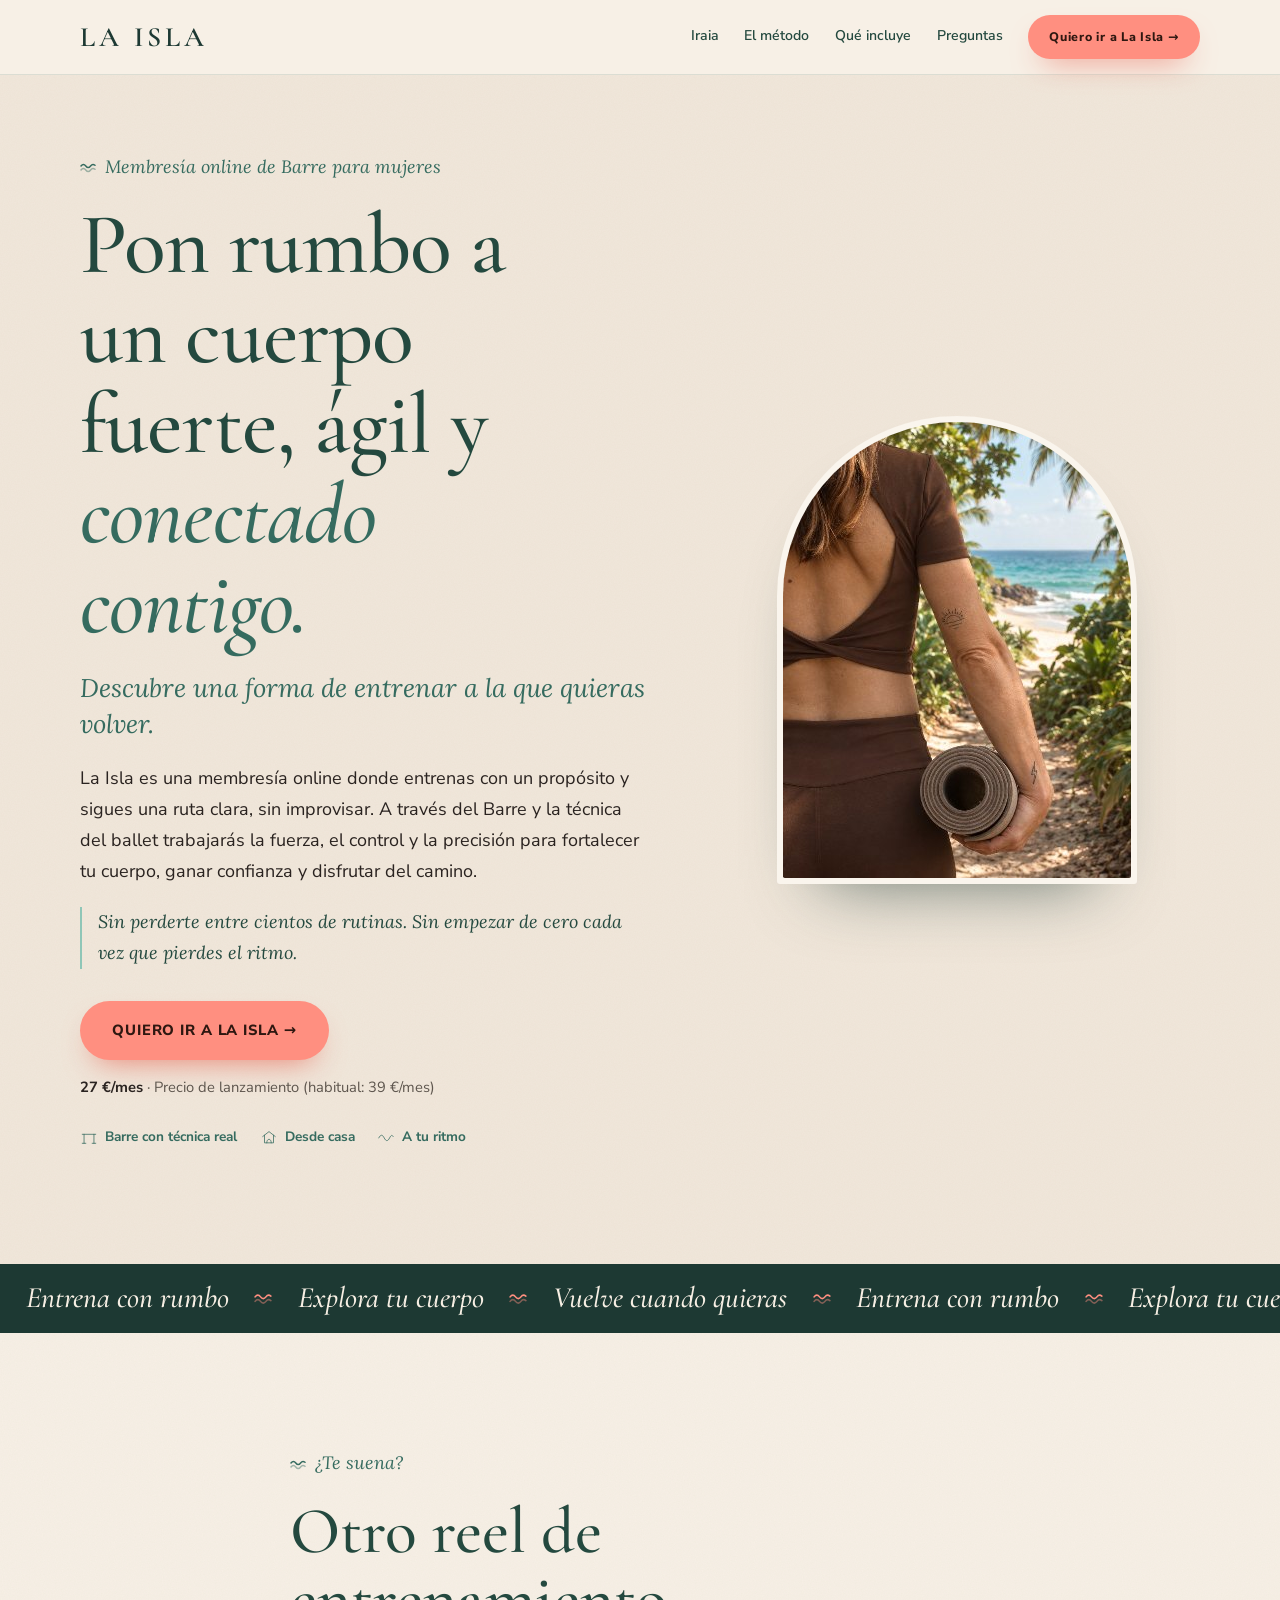
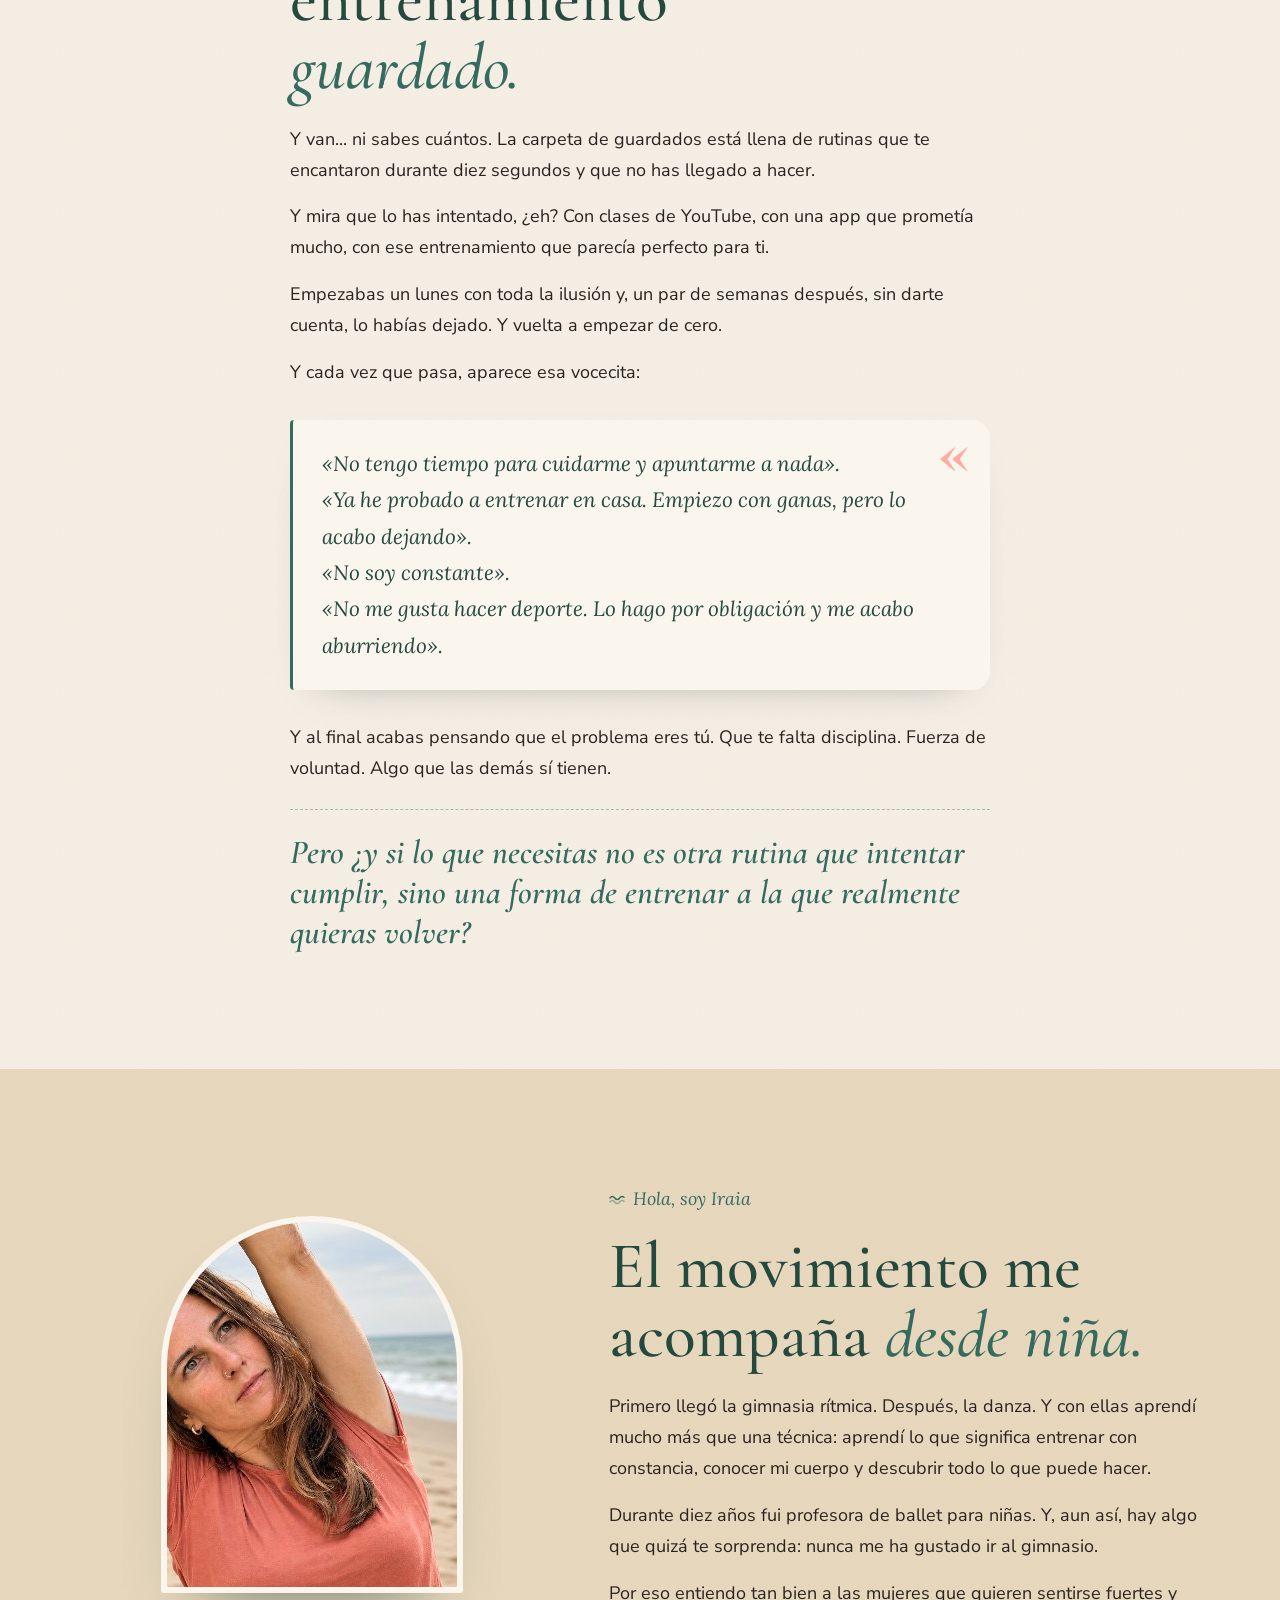
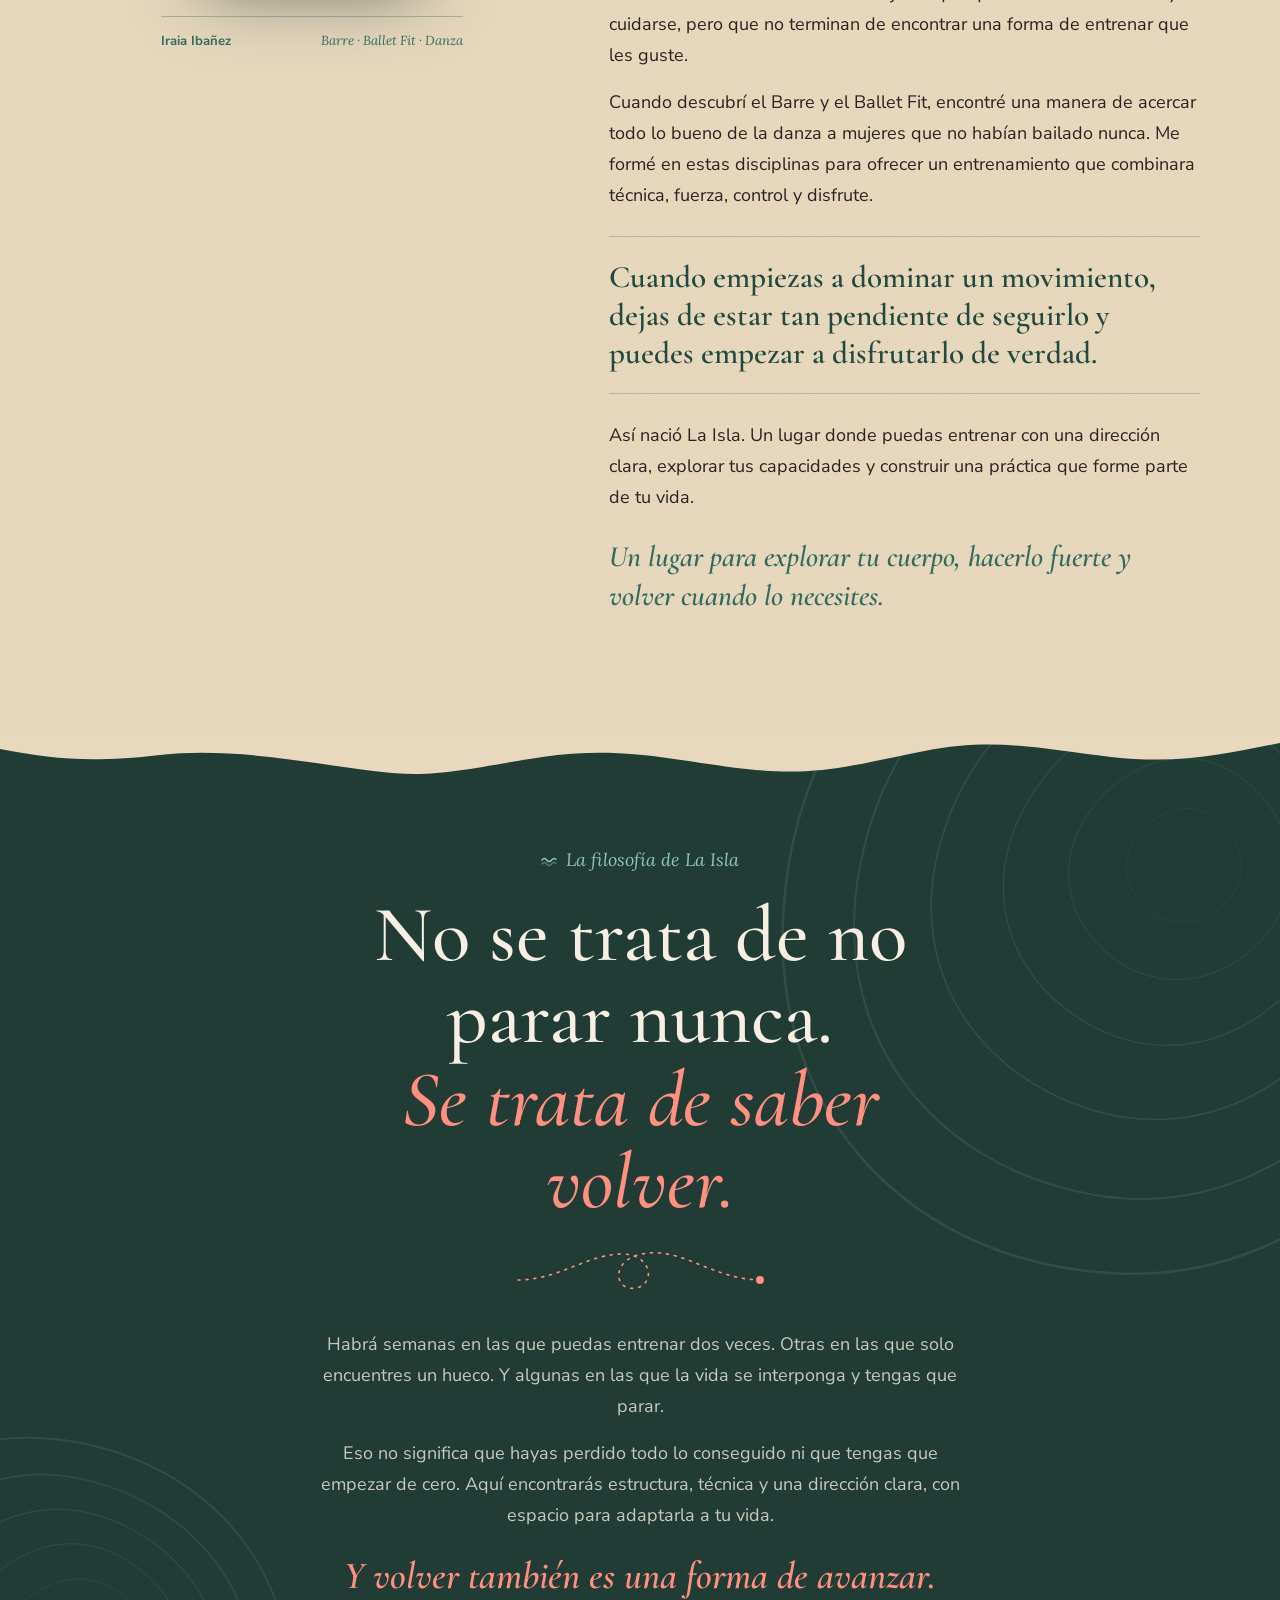
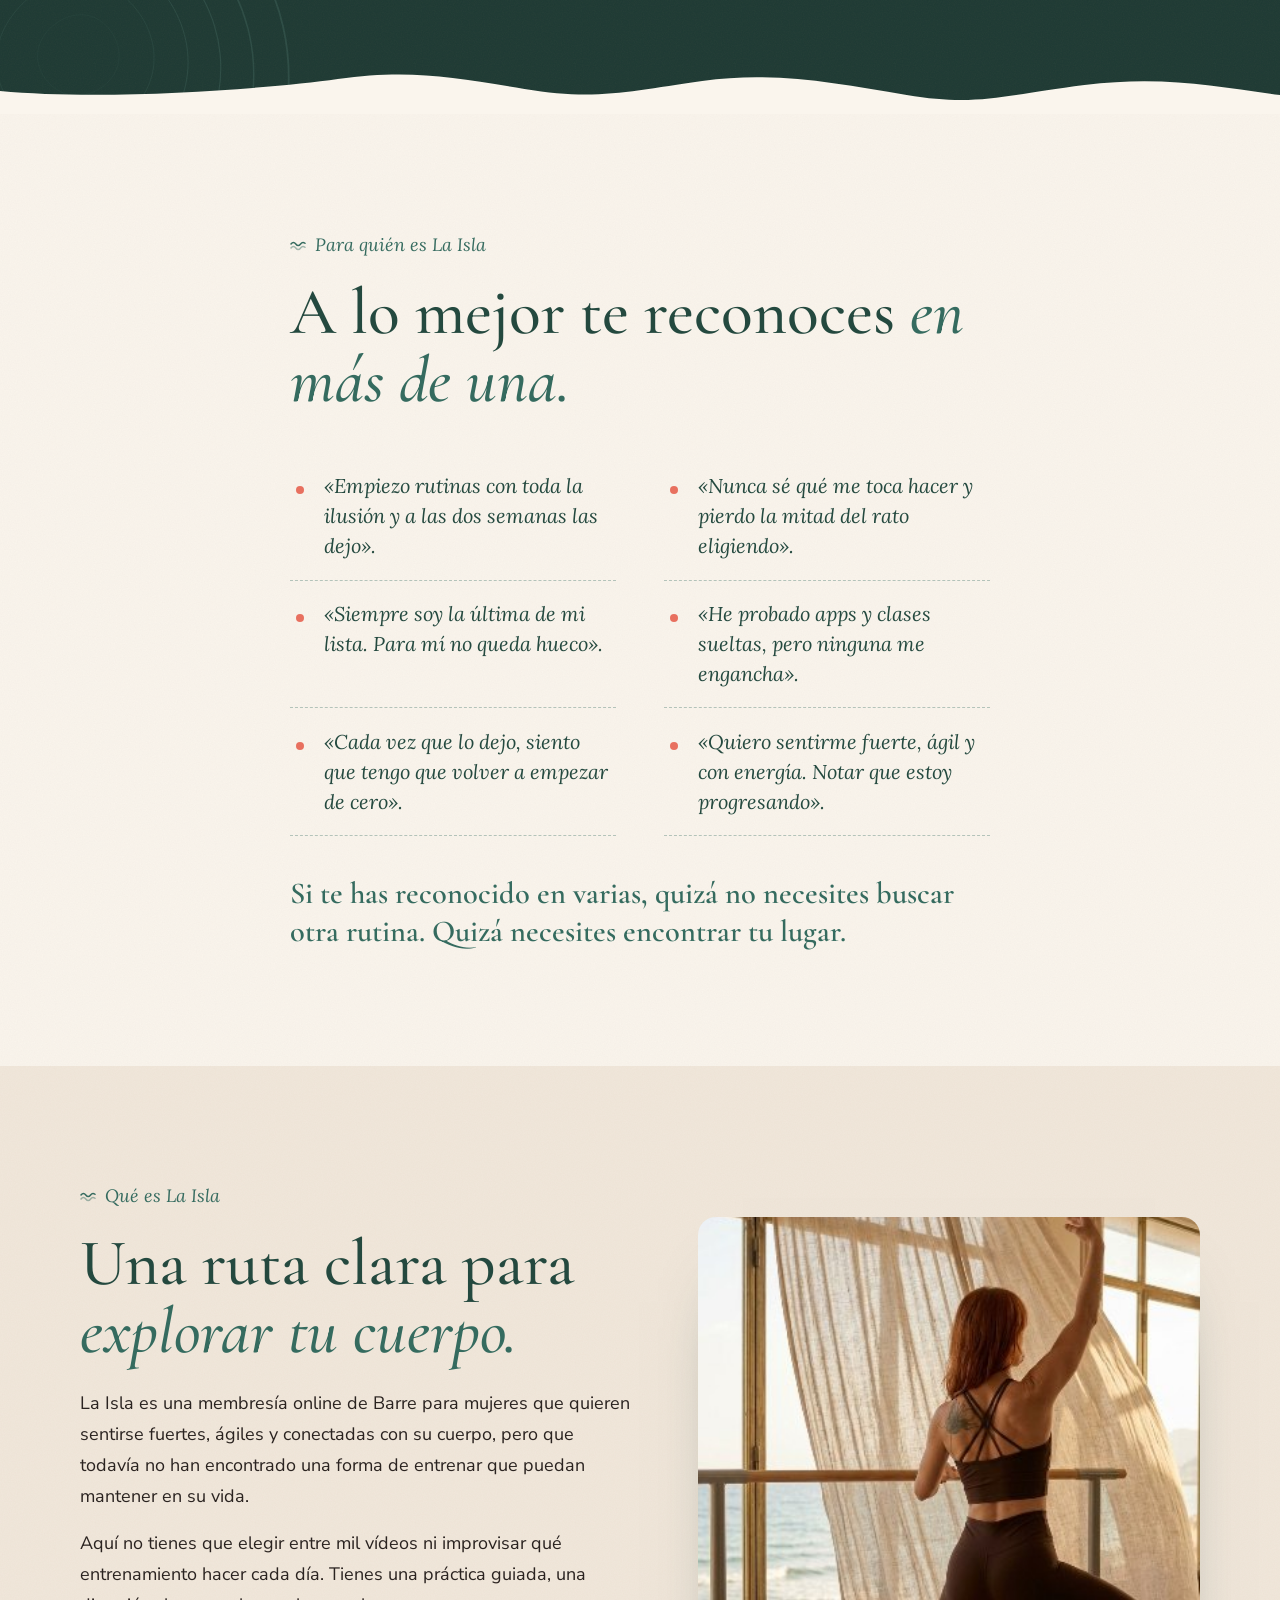
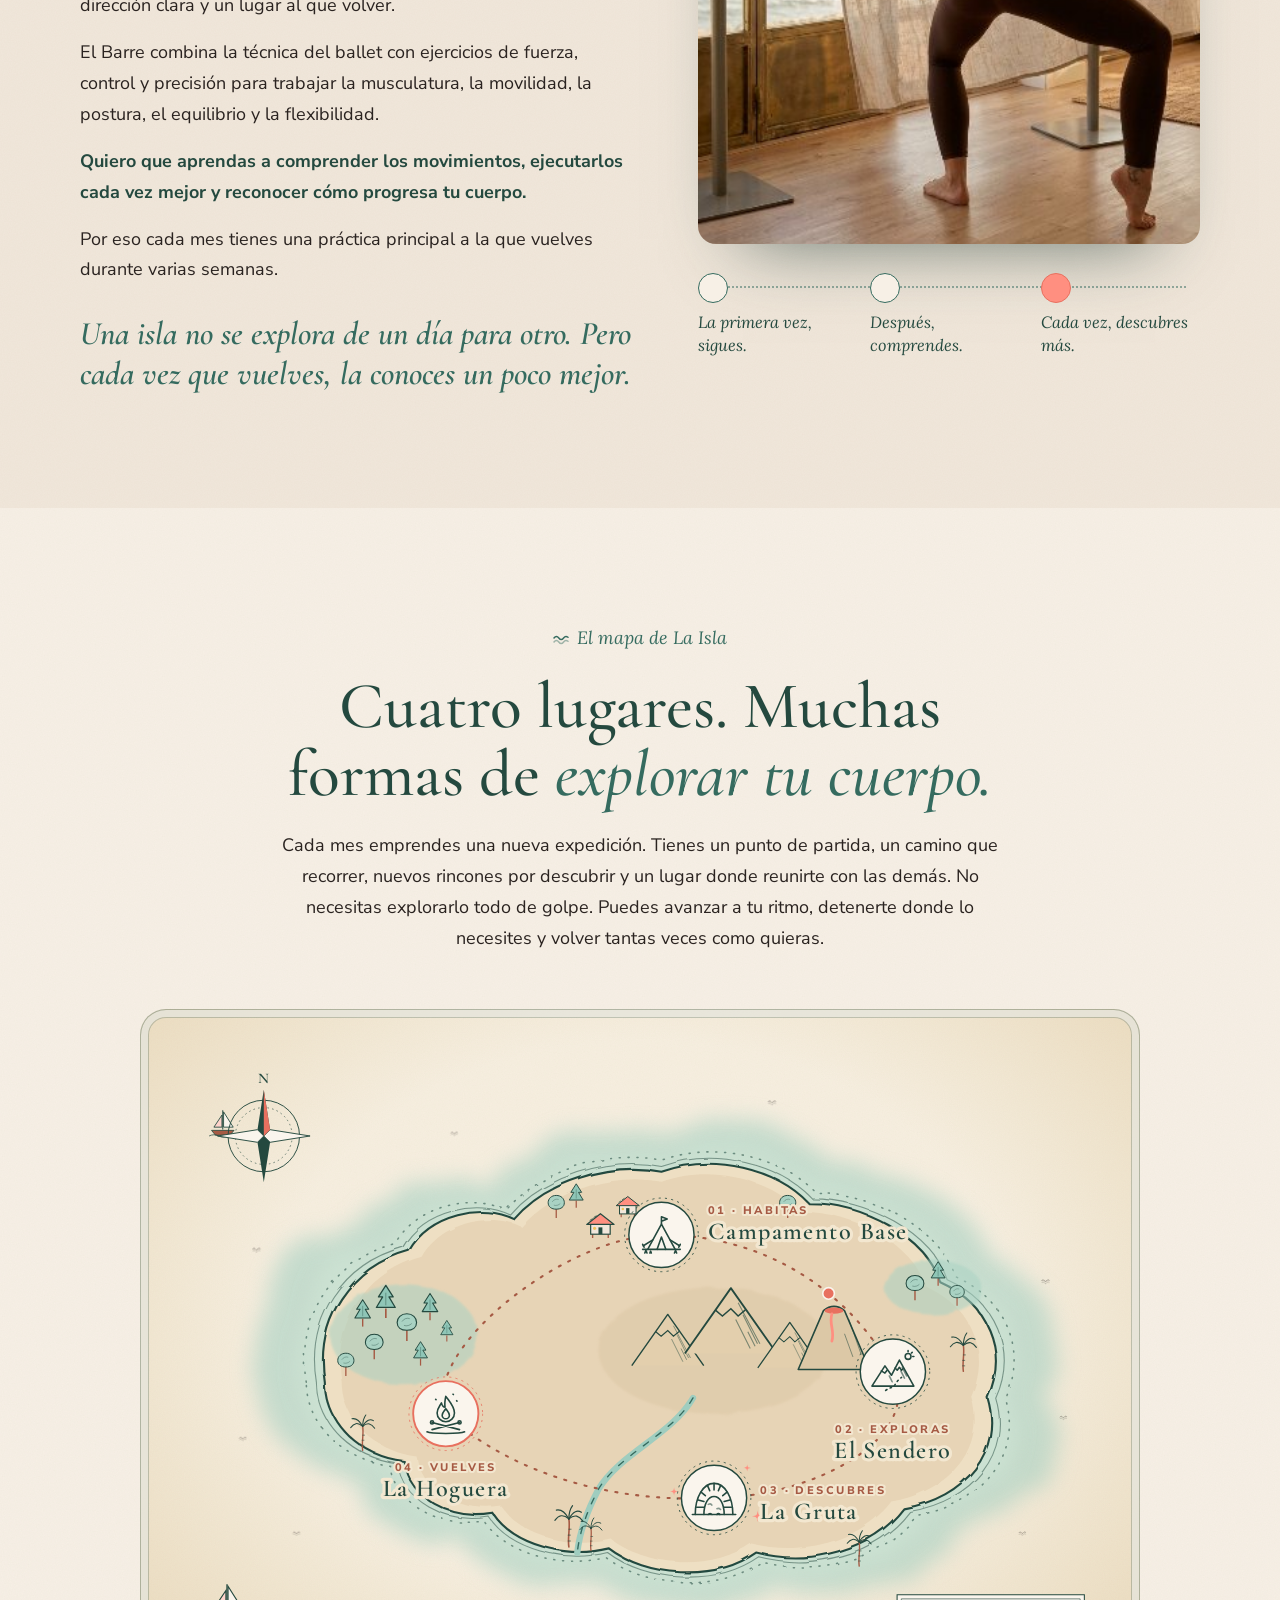
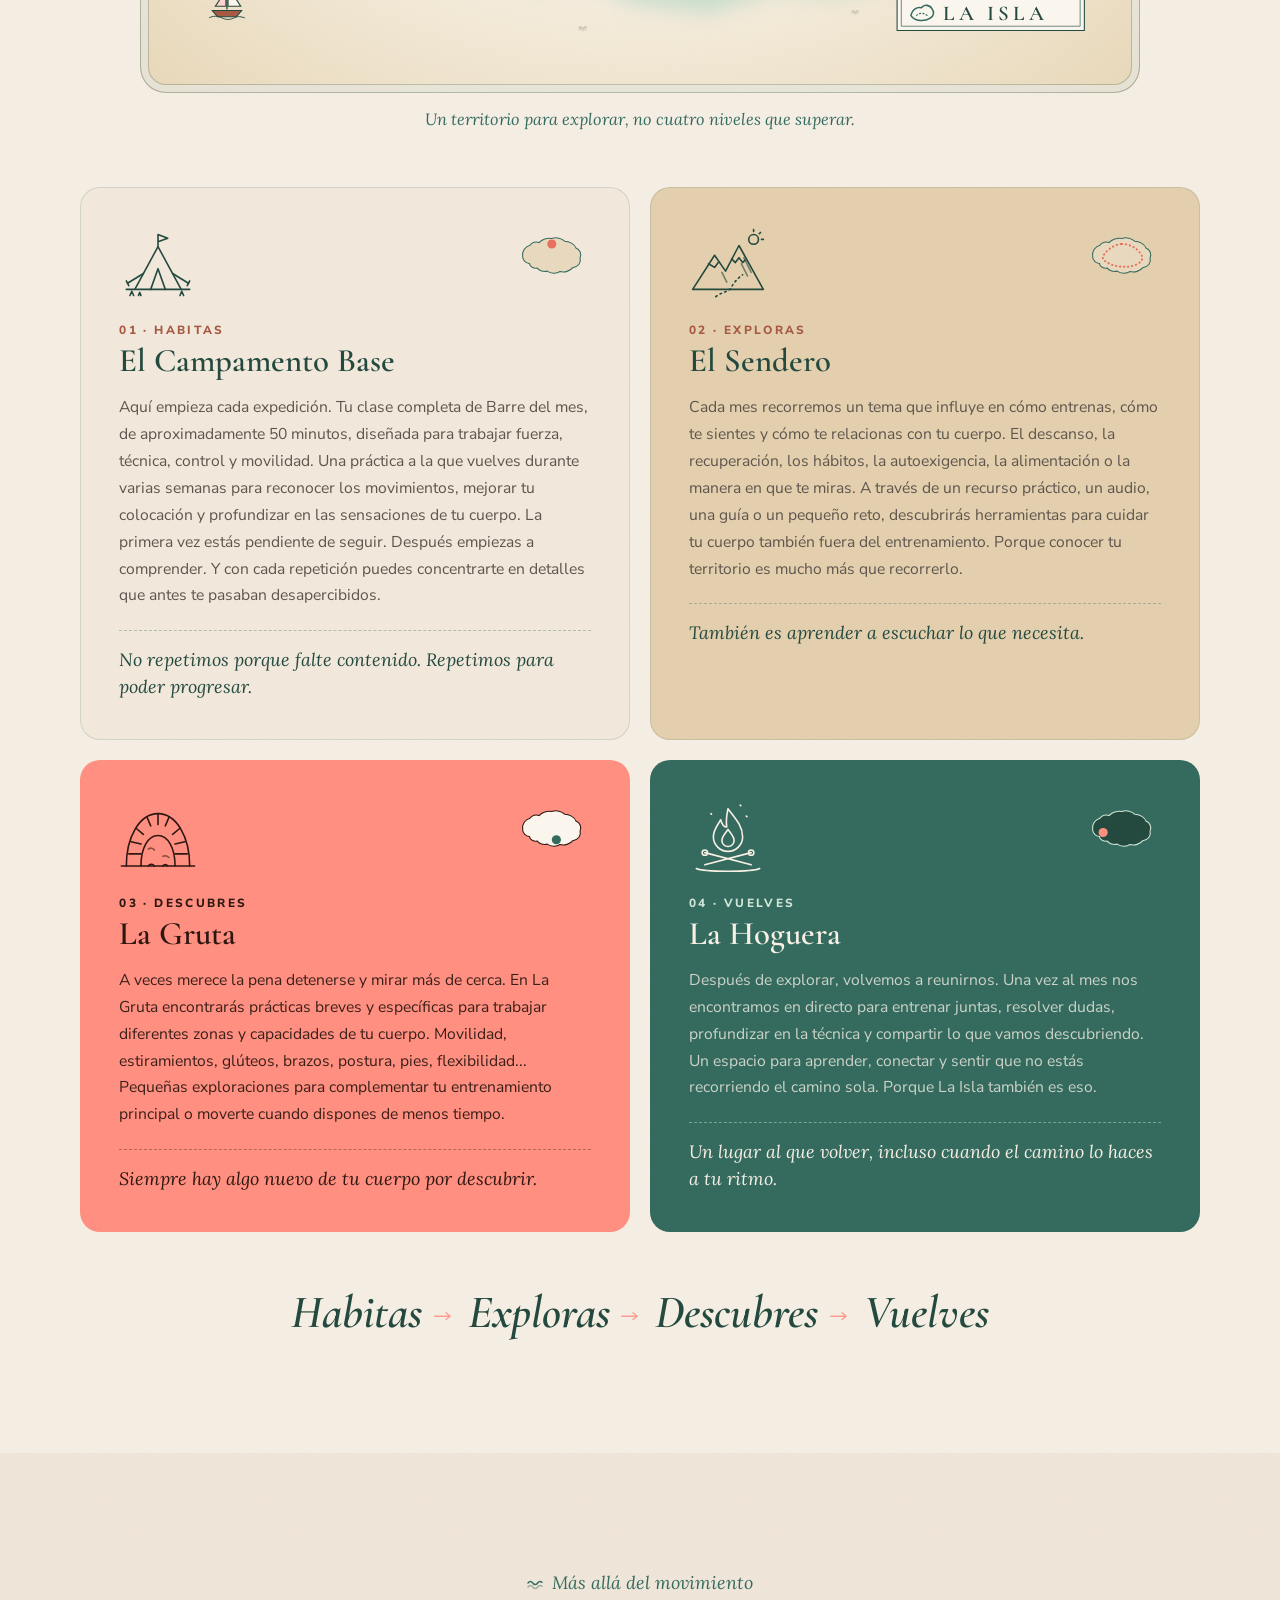
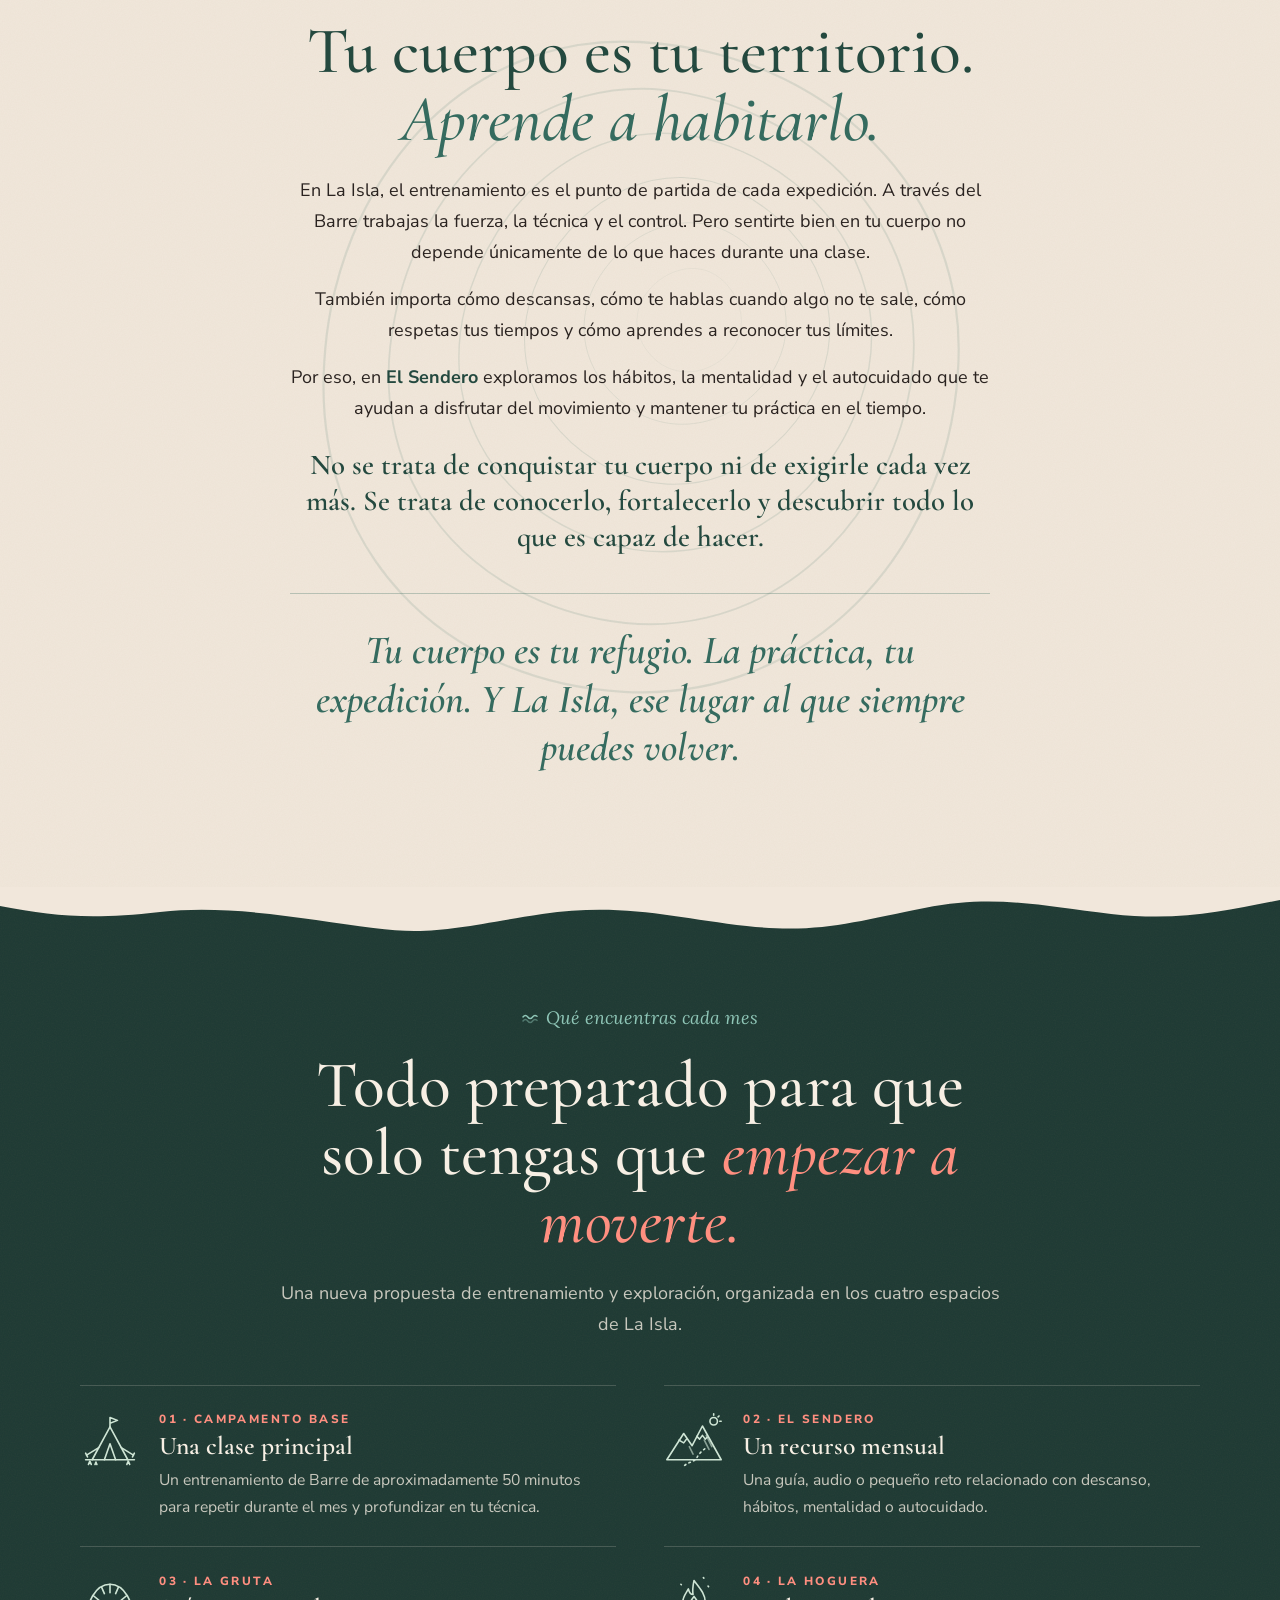
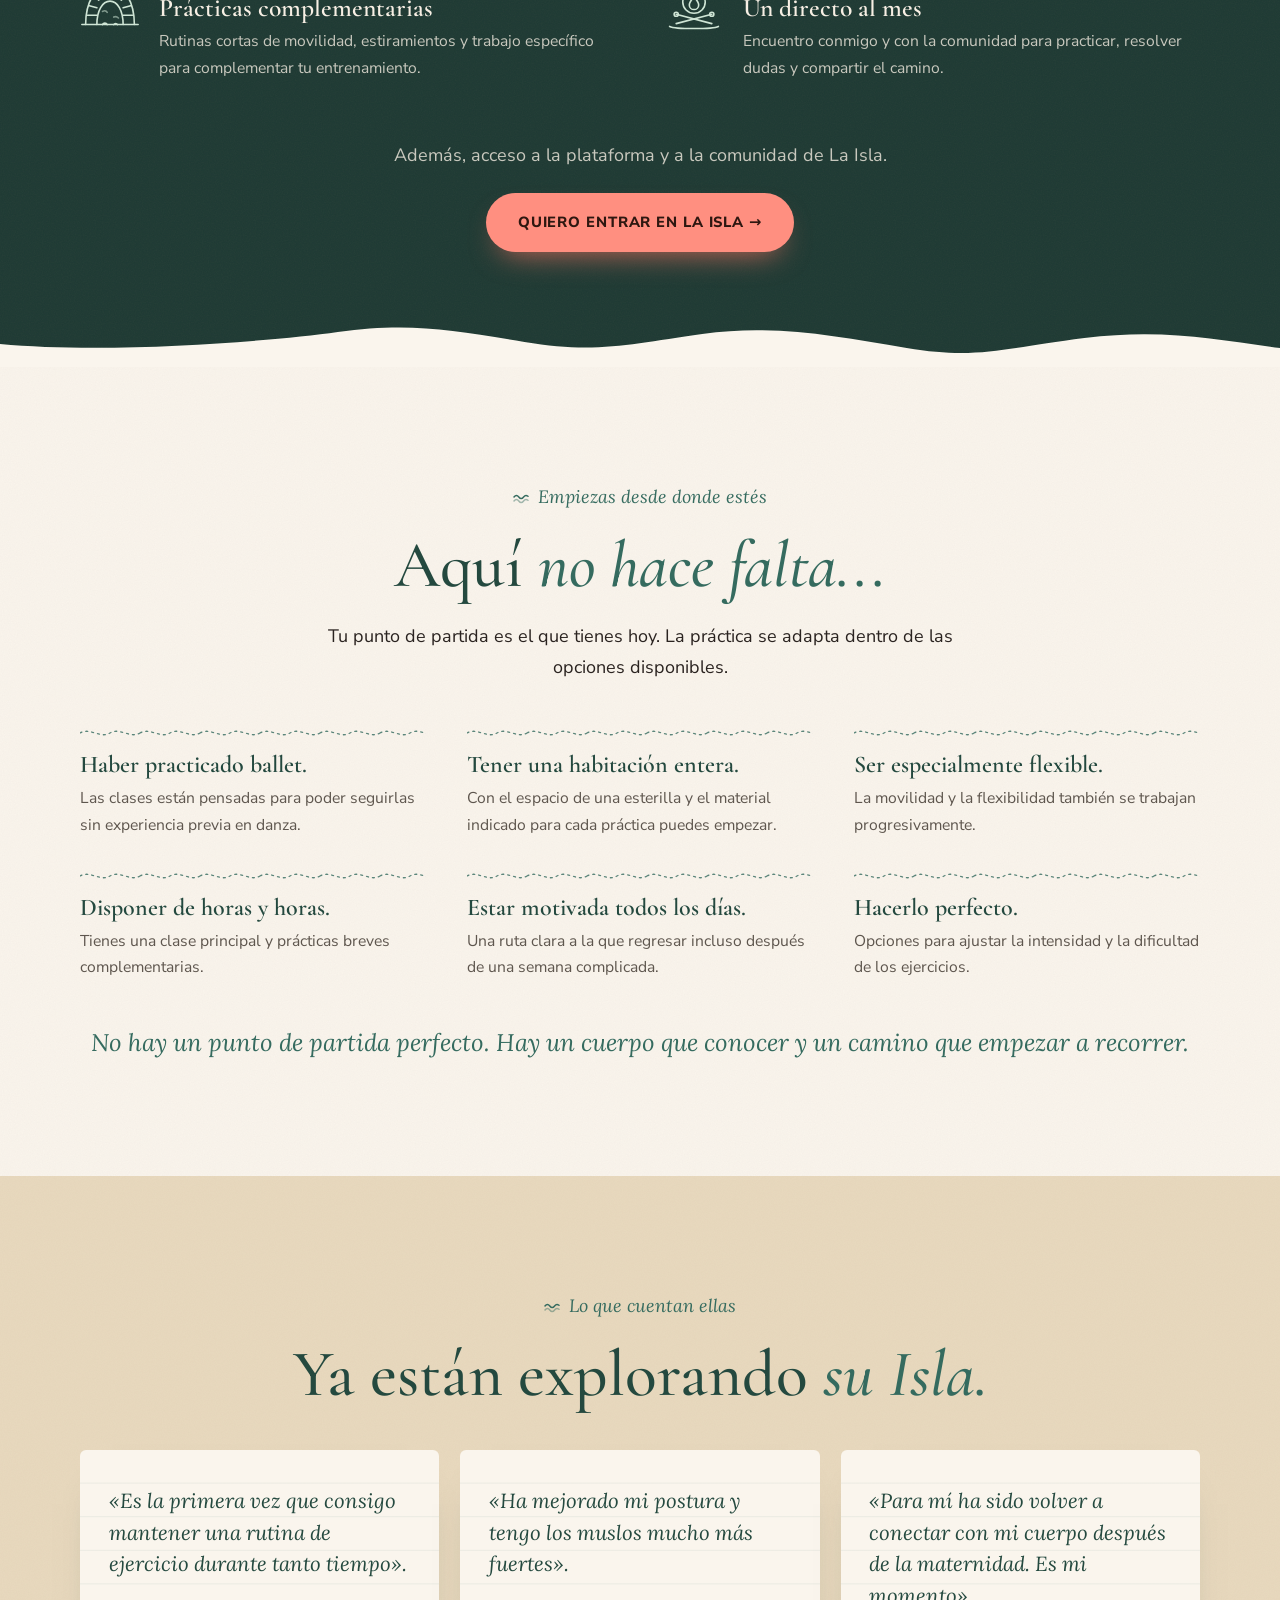
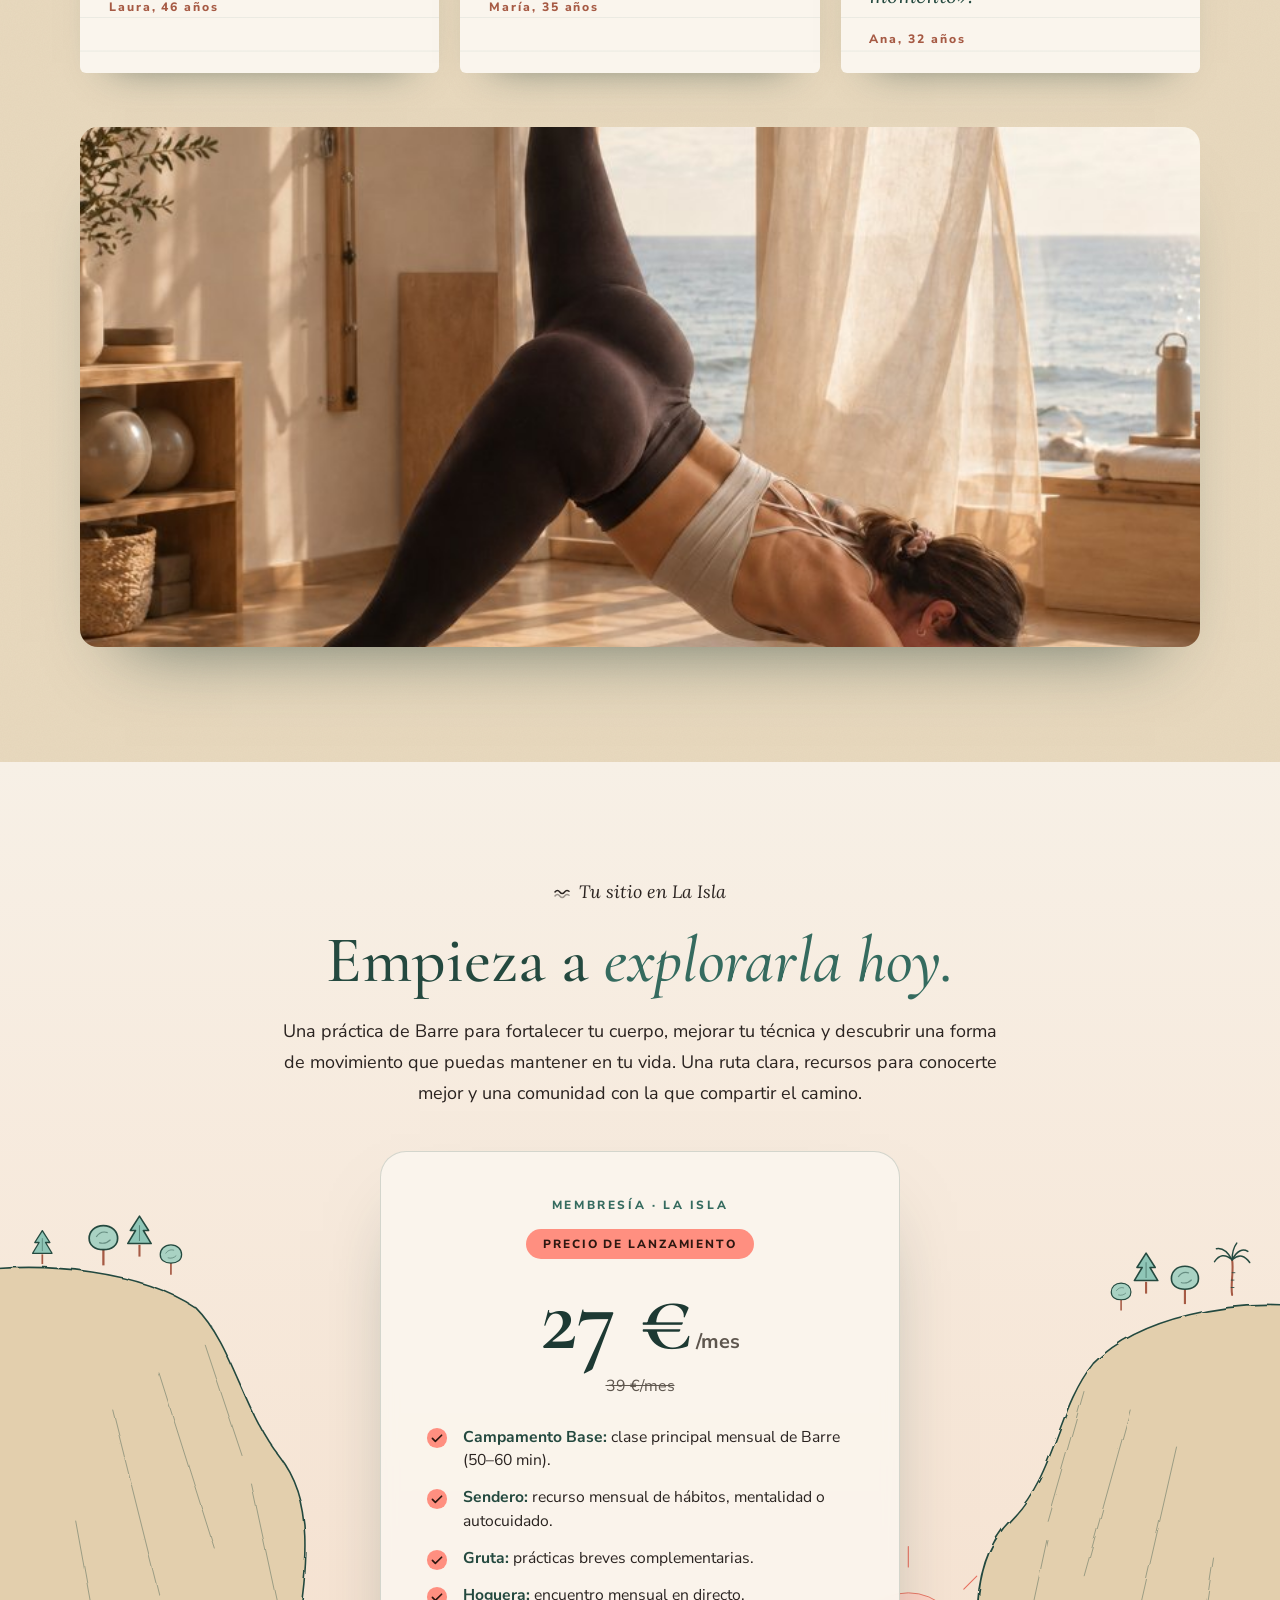
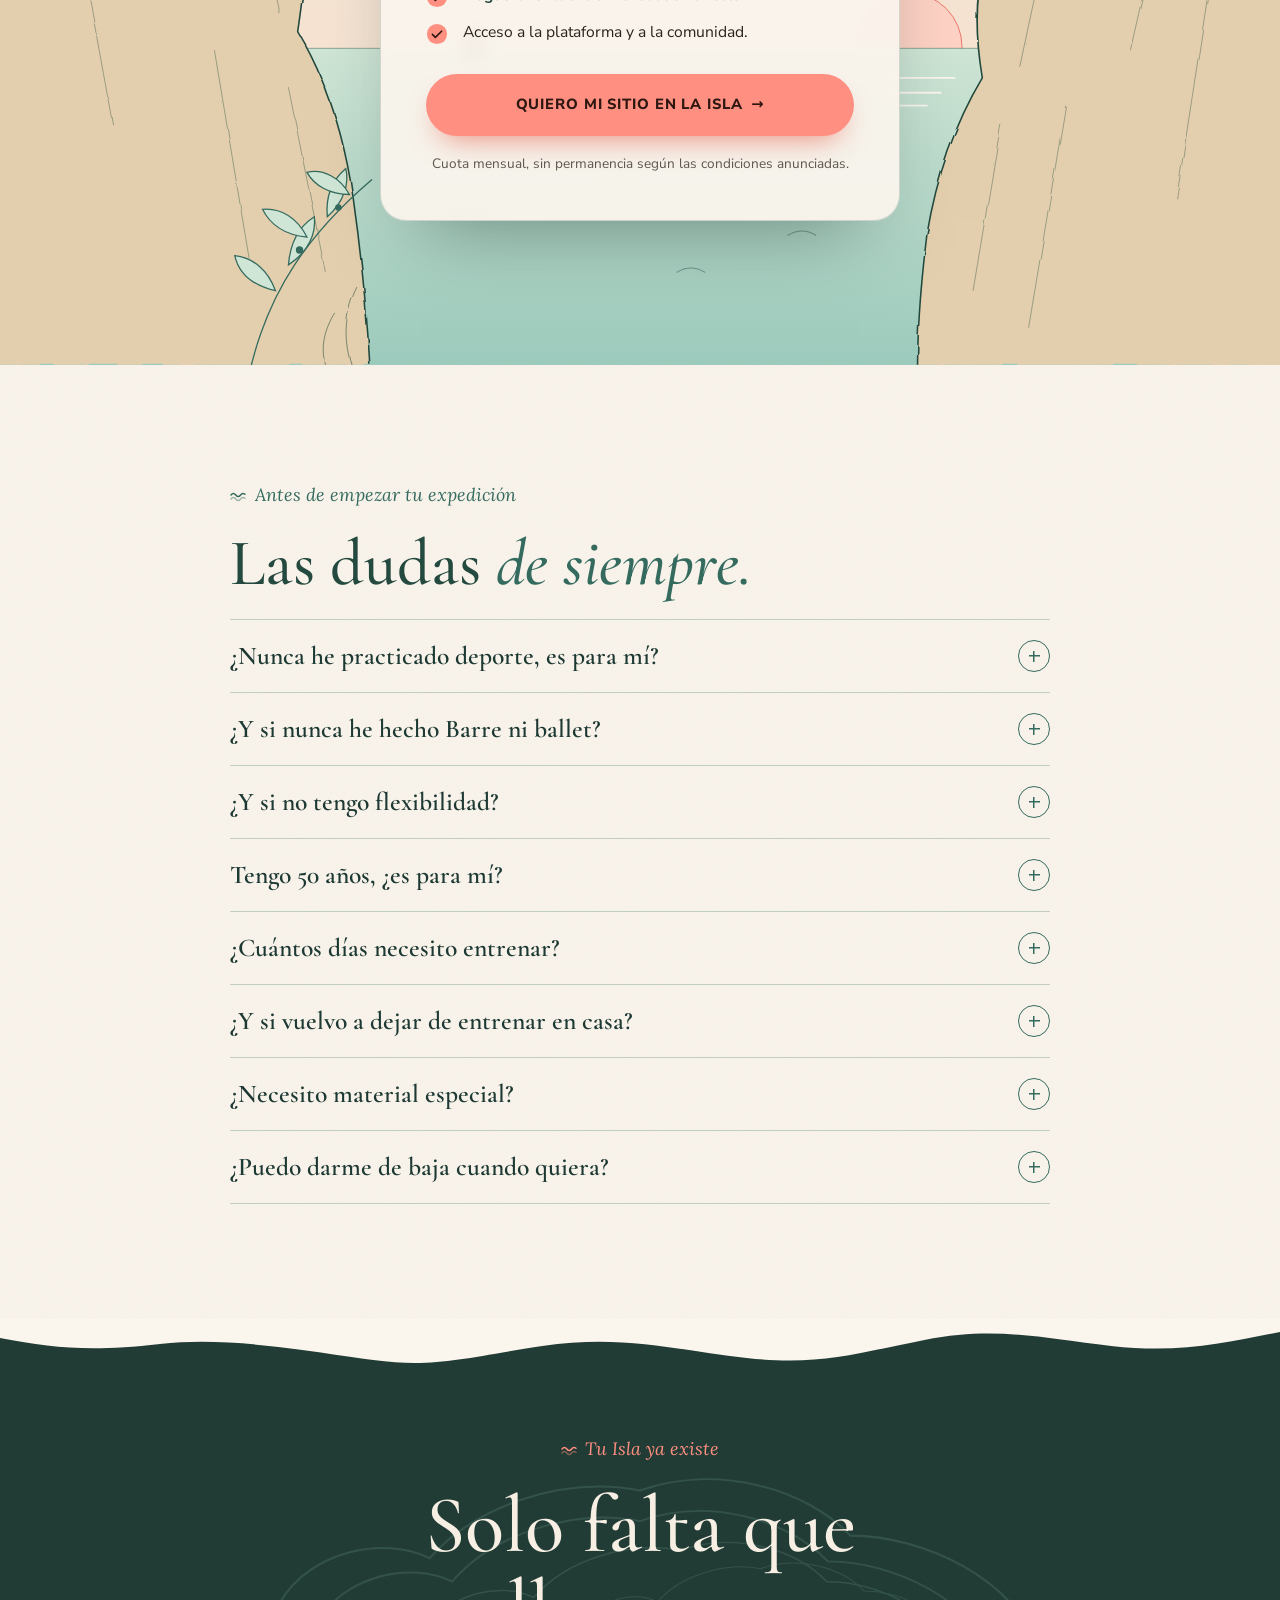
==== commit c64b9831: "noindex y robots para preview" ====
--- a/la-isla.html
+++ b/la-isla.html
@@ -6,6 +6,7 @@
      · Verificar duración y condiciones del precio promocional. -->
 <html lang="es">
 <head>
+<meta name="robots" content="noindex,nofollow">
 <meta charset="utf-8">
 <meta name="viewport" content="width=device-width, initial-scale=1, viewport-fit=cover">
 <title>La Isla · Iraia Ibañez</title>
--- a/css/styles.css
+++ b/css/styles.css
@@ -320,6 +320,7 @@
 .sticky.show{transform:translate(-50%,0);opacity:1;pointer-events:auto}
 .sticky .btn{white-space:nowrap;box-shadow:0 0 0 3px #F7F0E6,0 18px 38px -14px rgba(19,44,39,.6)}
 
+@media(min-width:821px){.nav{position:sticky;top:0}html{scroll-padding-top:88px}.sticky{display:none}}
 @media(max-width:820px){.nav nav a:not(.btn){display:none}}
 @media(max-width:520px){.nav .btn{font-size:.7rem;padding:.65rem 1rem}.logo{font-size:1.45rem}.steps{grid-template-columns:1fr;gap:0}.steps::before{display:none}.steps div{padding:.2rem 0 .9rem 2.6rem}.steps div::before{width:22px;height:22px}}
 @media(prefers-reduced-motion:reduce){*,*::before,*::after{animation:none!important;transition:none!important}html{scroll-behavior:auto}}
